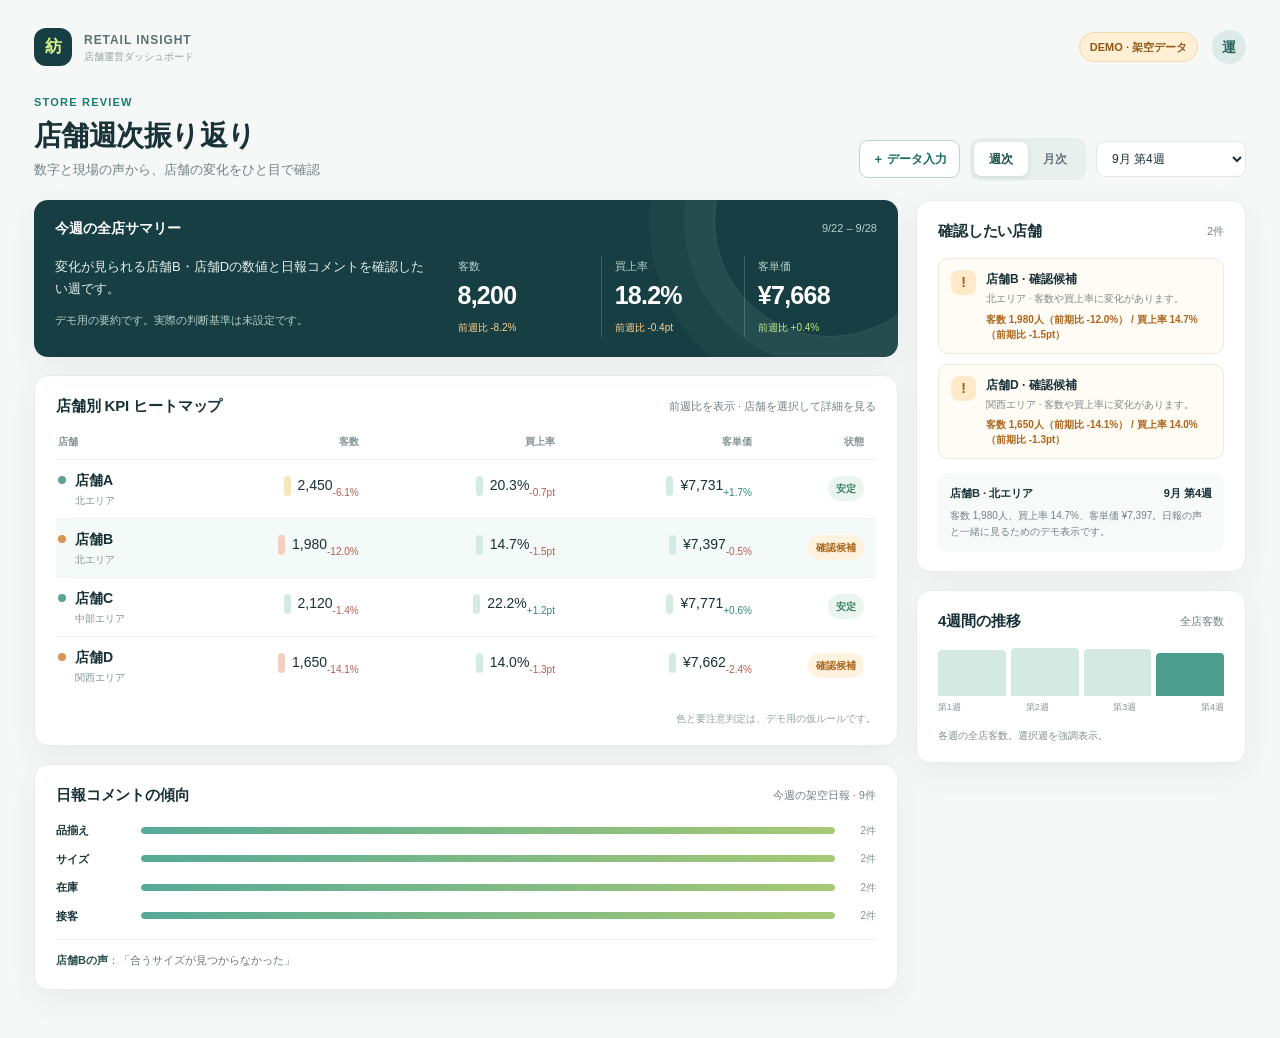
==== index.html @ 5a0b1c41 "Add files via upload" ====
<!doctype html>
<html lang="ja">
<head>
<meta charset="utf-8">
<meta name="viewport" content="width=device-width, initial-scale=1">
<title>店舗週次振り返り | Demo</title>
<style>
:root{--ink:#183238;--muted:#718187;--line:#e1e9e7;--paper:#f5f8f6;--card:#fff;--teal:#177c72;--teal-2:#e8f5f1;--amber:#bc7526;--amber-2:#fff4e5;--red:#bb5547;--red-2:#fff0ec;--blue:#4569aa;--shadow:0 10px 30px rgba(20,58,58,.06)}
*{box-sizing:border-box}body{margin:0;background:var(--paper);color:var(--ink);font:14px/1.5 "Segoe UI","Yu Gothic UI","Meiryo",sans-serif}button,select{font:inherit;color:inherit}button{cursor:pointer}.app{max-width:1440px;margin:0 auto;padding:28px 34px 48px}.topbar{display:flex;align-items:center;justify-content:space-between;margin-bottom:28px}.brand{display:flex;gap:12px;align-items:center}.brandmark{width:38px;height:38px;border-radius:12px;background:#173f43;display:grid;place-items:center;color:#d9f18d;font-weight:800;font-size:17px}.brandname{font-size:12px;font-weight:700;letter-spacing:.08em;color:#587075}.topright{display:flex;align-items:center;gap:14px}.demo-pill{font-size:11px;font-weight:700;color:#915716;background:#fff0d5;border:1px solid #f4d9a8;border-radius:999px;padding:6px 10px}.avatar{width:34px;height:34px;background:#dcebe7;border-radius:50%;display:grid;place-items:center;color:#28625b;font-weight:700}.heading{display:flex;justify-content:space-between;align-items:end;gap:20px;margin:0 0 20px}.eyebrow{font-size:11px;letter-spacing:.11em;text-transform:uppercase;color:var(--teal);font-weight:800;margin-bottom:8px}.heading h1{font-size:28px;line-height:1.2;margin:0;letter-spacing:-.02em}.sub{margin:8px 0 0;color:var(--muted);font-size:13px}.controls{display:flex;align-items:center;gap:10px}.segmented{display:flex;padding:4px;border-radius:10px;background:#e8efed}.segmented button{border:0;background:transparent;padding:8px 15px;border-radius:7px;color:#62757a;font-size:12px;font-weight:700}.segmented button.active{background:white;color:#174f49;box-shadow:0 1px 5px #cdd9d5}.select{padding:9px 32px 9px 11px;border:1px solid var(--line);border-radius:9px;background:#fff;font-size:12px;min-width:150px}.main-grid{display:grid;grid-template-columns:minmax(0,1fr) 330px;gap:18px}.leftcol,.rightcol{display:flex;flex-direction:column;gap:18px}.card{background:var(--card);border:1px solid #e7eeeb;border-radius:14px;box-shadow:var(--shadow)}.cardpad{padding:19px 21px}.cardhead{display:flex;align-items:center;justify-content:space-between;margin-bottom:16px}.cardhead h2{margin:0;font-size:15px;letter-spacing:-.01em}.hint{font-size:11px;color:var(--muted)}.summary-card{padding:18px 21px 20px;background:#173f43;color:white;border-radius:14px;box-shadow:var(--shadow);position:relative;overflow:hidden}.summary-card:after{content:"";position:absolute;right:-48px;top:-95px;width:230px;height:230px;border-radius:50%;border:1px solid rgba(227,245,218,.13);box-shadow:0 0 0 30px rgba(227,245,218,.04),0 0 0 65px rgba(227,245,218,.03)}.summary-top{display:flex;justify-content:space-between;align-items:center;position:relative;z-index:1;margin-bottom:17px}.summary-top h2{font-size:14px;margin:0}.summary-top span{font-size:11px;color:#b6d0c9}.summary-content{display:grid;grid-template-columns:1fr 1.12fr;gap:28px;position:relative;z-index:1}.summary-text{font-size:13px;color:#e4efec;line-height:1.7}.summary-text strong{color:#d9f18d}.summary-action{font-size:11px;color:#b6d0c9;margin-top:12px}.metrics{display:grid;grid-template-columns:repeat(3,1fr);gap:10px}.metric{padding:2px 0 0 13px;border-left:1px solid rgba(255,255,255,.18)}.metric:first-child{border-left:0;padding-left:0}.metric-label{font-size:11px;color:#b6d0c9}.metric-value{font-size:25px;line-height:1.2;font-weight:750;letter-spacing:-.03em;margin:6px 0}.metric-sub{font-size:10px;color:#b6d0c9}.delta.down{color:#ffd08c}.delta.up{color:#bdeb87}.table-wrap{overflow:auto}.heatmap{width:100%;border-collapse:separate;border-spacing:0;min-width:650px}.heatmap th{text-align:right;font-size:10px;font-weight:600;color:#849398;padding:0 12px 10px}.heatmap th:first-child{text-align:left;padding-left:2px}.heatmap td{padding:10px 12px;text-align:right;border-top:1px solid #edf1ef;font-variant-numeric:tabular-nums}.heatmap td:first-child{text-align:left;padding-left:2px}.store-row{cursor:pointer;transition:background .15s}.store-row:hover,.store-row.selected{background:#f4faf8}.store-name{font-weight:700;display:flex;align-items:center;gap:9px}.store-dot{width:8px;height:8px;border-radius:50%;background:#5ca596}.store-row.attention .store-dot{background:#dc9551}.store-meta{display:block;font-weight:400;color:#849398;font-size:10px;margin:2px 0 0 17px}.cellbox{display:inline-flex;align-items:center;justify-content:flex-end;gap:7px;min-width:88px}.heat{display:inline-block;width:7px;height:20px;border-radius:4px;background:#d4ebe4}.heat.mid{background:#f4e7bc}.heat.low{background:#f3cfc3}.small-delta{font-size:10px;color:#819096}.small-delta.negative{color:#b65c4e}.small-delta.positive{color:#318b6b}.status{display:inline-flex;align-items:center;gap:5px;padding:5px 8px;border-radius:999px;font-size:10px;font-weight:700;background:#eaf5ee;color:#3b8064}.status.warn{background:#fff2df;color:#a86317}.alert-list{display:flex;flex-direction:column;gap:10px}.alert{border:1px solid #f0e8db;background:#fffbf5;border-radius:10px;padding:11px 12px;display:flex;gap:10px}.alert-icon{width:25px;height:25px;flex:none;border-radius:8px;background:#ffe9c9;color:#a55c12;display:grid;place-items:center;font-weight:800}.alert-title{font-size:12px;font-weight:700}.alert-copy{font-size:10px;color:#7f8989;margin-top:3px;line-height:1.55}.alert-metric{font-size:10px;font-weight:700;color:#ad651b;margin-top:5px}.theme-list{display:flex;flex-direction:column;gap:12px}.theme{display:grid;grid-template-columns:75px 1fr 31px;gap:10px;align-items:center}.theme-name{font-size:11px;font-weight:650}.bar{height:7px;border-radius:9px;background:#edf2ef;overflow:hidden}.bar span{display:block;height:100%;border-radius:9px;background:linear-gradient(90deg,#56aa97,#a6c974)}.theme-count{text-align:right;font-size:10px;color:#879499}.quote{border-top:1px solid #edf1ef;margin-top:15px;padding-top:12px;color:#66787b;font-size:11px;line-height:1.6}.quote b{color:#244d4b}.trend{height:48px;display:flex;align-items:end;gap:5px;margin-top:10px}.trendbar{flex:1;background:#d4e9e2;border-radius:4px 4px 0 0;position:relative;min-height:12px}.trendbar.current{background:#4d9d8d}.trendlabels{display:flex;justify-content:space-between;color:#8a9798;font-size:9px;margin-top:5px}.selected-store{background:#f7faf9;border-radius:10px;padding:12px;margin-top:14px}.selected-store-title{display:flex;justify-content:space-between;font-size:11px;font-weight:700}.selected-store p{font-size:10px;color:#718184;margin:6px 0 0;line-height:1.6}.footer-note{font-size:10px;color:#92a0a0;text-align:right;margin-top:16px}.mobile-only{display:none}

.input-btn{border:1px solid #b8d8ce;background:#fff;color:#176b61;border-radius:9px;padding:9px 12px;font-size:12px;font-weight:750;white-space:nowrap}.input-btn:hover{background:#eaf5f1}.input-dialog{border:0;border-radius:16px;padding:0;width:min(620px,calc(100% - 28px));box-shadow:0 24px 80px rgba(13,42,44,.25);color:var(--ink)}.input-dialog::backdrop{background:rgba(14,38,39,.42);backdrop-filter:blur(3px)}.dialog-body{padding:23px}.dialog-head{display:flex;align-items:flex-start;justify-content:space-between;gap:12px;margin-bottom:16px}.dialog-head h2{font-size:18px;margin:0}.dialog-head p{font-size:11px;color:var(--muted);margin:5px 0 0}.close-btn{border:0;background:#f1f5f3;color:#687b7d;border-radius:8px;width:30px;height:30px;font-size:17px}.input-grid{display:grid;grid-template-columns:1fr 1fr;gap:12px}.field{display:flex;flex-direction:column;gap:5px}.field label{font-size:11px;font-weight:700;color:#587075}.field input,.field select,.field textarea{width:100%;border:1px solid #dbe5e1;border-radius:8px;padding:9px 10px;background:#fff;font-size:13px;outline:none}.field input:focus,.field select:focus,.field textarea:focus{border-color:#68aa9e;box-shadow:0 0 0 3px #e1f2ed}.field textarea{min-height:90px;resize:vertical}.field.full{grid-column:1/-1}.input-note{background:#f2f7f5;border-radius:9px;padding:10px 12px;margin-top:13px;color:#6b7f80;font-size:10px;line-height:1.6}.dialog-actions{display:flex;justify-content:flex-end;gap:8px;margin-top:17px}.dialog-actions button{border:1px solid #dbe5e1;background:white;border-radius:8px;padding:9px 14px;font-size:12px;font-weight:700}.dialog-actions .primary{background:#176b61;border-color:#176b61;color:white}.dialog-actions .primary:hover{background:#11584f}
.import-box{border:1px solid #dcebe6;background:#f6faf8;border-radius:11px;padding:13px;margin:0 0 15px}.import-title{font-size:12px;font-weight:750}.import-description{font-size:10px;color:#718184;line-height:1.6;margin:4px 0 10px}.import-actions{display:flex;align-items:center;flex-wrap:wrap;gap:7px}.import-actions button,.file-label{border:1px solid #d4e2dd;background:#fff;border-radius:7px;padding:7px 10px;font-size:10px;font-weight:700;color:#345d59;cursor:pointer}.import-actions .import-primary{background:#176b61;border-color:#176b61;color:#fff}.file-name{font-size:10px;color:#738284}.csv-status{font-size:10px;line-height:1.5;margin-top:8px;color:#638077}.csv-status.error{color:#b34d3d}.csv-text{width:100%;min-height:70px;margin-top:9px;border:1px solid #dce7e2;border-radius:8px;padding:8px;font:10px/1.45 Consolas,monospace;color:#647676;background:#fff}
@media(max-width:1050px){.main-grid{grid-template-columns:1fr}.rightcol{display:grid;grid-template-columns:1fr 1fr}.summary-content{grid-template-columns:1fr}.app{padding:24px}}
@media(max-width:650px){.app{padding:18px 14px 34px}.topbar{margin-bottom:22px}.heading{align-items:flex-start;flex-direction:column}.heading h1{font-size:24px}.controls{width:100%;justify-content:space-between}.select{flex:1}.rightcol{display:flex}.metrics{gap:6px}.metric{padding-left:8px}.metric-value{font-size:20px}.metric-label{font-size:10px}.summary-card{padding:16px}.cardpad{padding:16px}.main-grid{gap:14px}.leftcol,.rightcol{gap:14px}.demo-pill{font-size:10px}.sub{max-width:34em}}
</style>
</head>
<body>
<div class="app">
  <header class="topbar">
    <div class="brand"><div class="brandmark">紡</div><div><div class="brandname">RETAIL INSIGHT</div><div style="font-size:10px;color:#91a0a0">店舗運営ダッシュボード</div></div></div>
    <div class="topright"><span class="demo-pill">DEMO · 架空データ</span><div class="avatar">運</div></div>
  </header>
  <section class="heading">
    <div><div class="eyebrow">STORE REVIEW</div><h1>店舗週次振り返り</h1><p class="sub">数字と現場の声から、店舗の変化をひと目で確認</p></div>
    <div class="controls"><button class="input-btn" id="openInput" type="button">＋ データ入力</button><div class="segmented" role="group" aria-label="集計期間"><button class="active" data-mode="week">週次</button><button data-mode="month">月次</button></div><select class="select" id="periodSelect" aria-label="対象期間"></select></div>
  </section>
  <main class="main-grid">
    <div class="leftcol">
      <section class="summary-card">
        <div class="summary-top"><h2 id="summaryTitle">今週の全店サマリー</h2><span id="summaryRange">9月 第4週</span></div>
        <div class="summary-content">
          <div><div class="summary-text" id="summaryText"></div><div class="summary-action" id="summaryAction"></div></div>
          <div class="metrics" id="metrics"></div>
        </div>
      </section>
      <section class="card cardpad">
        <div class="cardhead"><h2>店舗別 KPI ヒートマップ</h2><span class="hint" id="heatHint">前週比を含む · 店舗を選択して詳細を見る</span></div>
        <div class="table-wrap"><table class="heatmap"><thead><tr><th>店舗</th><th>客数</th><th>買上率</th><th>客単価</th><th>状態</th></tr></thead><tbody id="storeRows"></tbody></table></div>
        <div class="footer-note">色と要注意判定は、デモ用の仮ルールです。</div>
      </section>
      <section class="card cardpad">
        <div class="cardhead"><h2>日報コメントの傾向</h2><span class="hint" id="commentHint">対象期間のサンプルコメント</span></div>
        <div class="theme-list" id="themes"></div>
        <div class="quote" id="quote"></div>
      </section>
    </div>
    <aside class="rightcol">
      <section class="card cardpad">
        <div class="cardhead"><h2>確認したい店舗</h2><span class="hint" id="alertCount"></span></div>
        <div class="alert-list" id="alerts"></div>
        <div class="selected-store" id="selectedStore"></div>
      </section>
      <section class="card cardpad">
        <div class="cardhead"><h2>4週間の推移</h2><span class="hint">全店客数</span></div>
        <div class="trend" id="trend"></div><div class="trendlabels"><span>第1週</span><span>第2週</span><span>第3週</span><span>第4週</span></div>
        <div style="font-size:10px;color:#809092;margin-top:13px" id="trendNote"></div>
      </section>
    </aside>
  </main>
</div>

<dialog class="input-dialog" id="inputDialog" aria-labelledby="inputTitle">
  <div class="dialog-body">
    <div class="dialog-head"><div><h2 id="inputTitle">週次データを入力</h2><p>店舗と週を選び、数値や日報コメントを編集できます。</p></div><button class="close-btn" id="closeInput" type="button" aria-label="閉じる">×</button></div>
    <section class="import-box">
      <div class="import-title">スプレッドシートから読み込む</div>
      <div class="import-description">Googleスプレッドシートは「ファイル → ダウンロード → カンマ区切り形式（.csv）」で保存してね。テンプレートを使うと列を合わせやすいよ。</div>
      <div class="import-actions"><button id="downloadCsvTemplate" type="button">入力用CSVをダウンロード</button><label class="file-label" for="csvFile">CSVファイルを選ぶ</label><input id="csvFile" type="file" accept=".csv,text/csv" hidden><span class="file-name" id="csvFileName">ファイル未選択</span><button class="import-primary" id="importCsv" type="button">CSVを反映</button></div>
      <textarea id="csvText" class="csv-text" placeholder="テンプレートのCSVを選ぶと、ここに内容が入ります。"></textarea><div class="csv-status" id="csvStatus" role="status">1行につき1店舗×1週間分。読み込むと表示中のデータと置き換わります。</div>
    </section>
    <div class="input-grid">
      <div class="field"><label for="editStore">店舗</label><select id="editStore"></select></div>
      <div class="field"><label for="editWeek">週</label><select id="editWeek"></select></div>
      <div class="field"><label for="editVisits">客数</label><input id="editVisits" type="number" min="0" step="1"></div>
      <div class="field"><label for="editBuyers">購入客数</label><input id="editBuyers" type="number" min="0" step="1"></div>
      <div class="field"><label for="editSales">売上（円）</label><input id="editSales" type="number" min="0" step="1000"></div>
      <div class="field full"><label for="editComments">日報コメント（1行に1件）</label><textarea id="editComments" placeholder="例：人気サイズが夕方に欠品した"></textarea></div>
    </div>
    <div class="input-note">CSVの読み込みと手入力はこのブラウザー内だけで処理され、外部には送信されません。ページを再読み込みすると、最初のサンプルデータに戻ります。</div>
    <div class="dialog-actions"><button id="cancelInput" type="button">キャンセル</button><button class="primary" id="applyInput" type="button">画面に反映</button></div>
  </div>
</dialog>
<script>
const weeks=[
 {label:'9月 第1週',range:'9/1 – 9/7'},
 {label:'9月 第2週',range:'9/8 – 9/14'},
 {label:'9月 第3週',range:'9/15 – 9/21'},
 {label:'9月 第4週',range:'9/22 – 9/28'}
];
const stores=[
 {id:'A',name:'店舗A',area:'北エリア',weeks:[
  {visits:2500,buyers:515,sales:3920000,comments:[['品揃え','秋物の色を見比べたいという声が多い'],['サイズ','試着したら丈が少し長かった'] ]},
  {visits:2650,buyers:552,sales:4230000,comments:[['品揃え','秋物の色違いを見たいという声'],['接客','用途に合わせた提案が参考になった'] ]},
  {visits:2610,buyers:550,sales:4180000,comments:[['サイズ','袖丈の選択肢がほしいという声'],['在庫','人気色のサイズ欠けがあった'] ]},
  {visits:2450,buyers:498,sales:3850000,comments:[['品揃え','秋物の新色を試したいという声'],['サイズ','丈の短い商品もあるとうれしい'] ]}
 ]},
 {id:'B',name:'店舗B',area:'北エリア',weeks:[
  {visits:2140,buyers:338,sales:2500000,comments:[['在庫','人気サイズが早めに欠品した'],['価格','価格帯を比較してから購入したい'] ]},
  {visits:2200,buyers:365,sales:2700000,comments:[['在庫','定番商品のサイズ欠けが気になる'],['接客','試着案内が分かりやすかった'] ]},
  {visits:2250,buyers:366,sales:2720000,comments:[['サイズ','サイズ展開を増やしてほしい'],['在庫','夕方に人気色が欠品していた'] ]},
  {visits:1980,buyers:292,sales:2160000,comments:[['サイズ','合うサイズが見つからなかった'],['在庫','定番色の在庫が少なかった'],['価格','価格を見比べて検討したい'] ]}
 ]},
 {id:'C',name:'店舗C',area:'中部エリア',weeks:[
  {visits:2290,buyers:484,sales:3775000,comments:[['接客','組み合わせの提案が好評'],['品揃え','通勤向けの商品を見たい'] ]},
  {visits:2360,buyers:520,sales:4056000,comments:[['接客','コーディネート提案が好評'],['サイズ','試着できる見本があって助かった'] ]},
  {visits:2150,buyers:452,sales:3490000,comments:[['品揃え','通勤と休日の両方で使える服がほしい'],['接客','用途別の提案が分かりやすかった'] ]},
  {visits:2120,buyers:471,sales:3660000,comments:[['接客','スタッフの提案で購入を決めた'],['品揃え','秋の通勤着をもっと見たい'] ]}
 ]},
 {id:'D',name:'店舗D',area:'関西エリア',weeks:[
  {visits:1880,buyers:300,sales:2250000,comments:[['在庫','色違いを取り寄せたい'],['接客','混雑時に相談しづらかった'] ]},
  {visits:1950,buyers:314,sales:2400000,comments:[['接客','混雑時の案内に時間がかかった'],['価格','セール時期を知りたい'] ]},
  {visits:1920,buyers:293,sales:2300000,comments:[['接客','夕方に試着の待ち時間があった'],['品揃え','小物の種類を増やしてほしい'] ]},
  {visits:1650,buyers:231,sales:1770000,comments:[['接客','夕方に試着の待ち時間が長かった'],['在庫','売れ筋のサイズが欠品していた'] ]}
 ]}
];
let mode='week', selectedWeek=3, selectedStore='B';
const escapeHtml=value=>String(value).replace(/[&<>"']/g,c=>({'&':'&amp;','<':'&lt;','>':'&gt;','"':'&quot;',"'":'&#39;'}[c]));
const yen=n=>'¥'+Math.round(n).toLocaleString('ja-JP');
const num=n=>Math.round(n).toLocaleString('ja-JP');
const pct=n=>(n*100).toFixed(1)+'%';
const aggregate=(arr)=>arr.reduce((a,b)=>({visits:a.visits+b.visits,buyers:a.buyers+b.buyers,sales:a.sales+b.sales}),{visits:0,buyers:0,sales:0});
const metric=(s,idx)=>mode==='week'?s.weeks[idx]:aggregate(s.weeks);
const rate=m=>m.visits?m.buyers/m.visits:0;
const ticket=m=>m.buyers?m.sales/m.buyers:0;
const allMetric=(idx)=>aggregate(stores.map(s=>s.weeks[idx]));
function setOptions(){const select=document.getElementById('periodSelect');select.innerHTML='';if(mode==='week'){weeks.forEach((w,i)=>{const o=document.createElement('option');o.value=i;o.textContent=w.label;select.appendChild(o)});select.value=selectedWeek;}else{const o=document.createElement('option');o.value='sep';o.textContent='2026年 9月';select.appendChild(o)}}
function getSummary(){
 const current=mode==='week'?allMetric(selectedWeek):aggregate(stores.flatMap(s=>s.weeks));
 const prev=mode==='week'&&selectedWeek>0?allMetric(selectedWeek-1):null;
 const deltaVisits=prev?(current.visits-prev.visits)/prev.visits:null;
 const deltaRate=prev?rate(current)-rate(prev):null;
 const deltaTicket=prev?(ticket(current)-ticket(prev))/ticket(prev):null;
 const r=rate(current),t=ticket(current);
 document.getElementById('summaryTitle').textContent=mode==='week'?'今週の全店サマリー':'9月の全店サマリー';
 document.getElementById('summaryRange').textContent=mode==='week'?weeks[selectedWeek].range:'4週分の月次集計';
 const attention=attentionList();
 const summaryText=mode==='week'?(selectedWeek===0?'比較用の前週データがありません。今週の数値と現場の声を確認します。':attention.length?'変化が見られる'+attention.map(a=>a.name).join('・')+'の数値と日報コメントを確認したい週です。':'大きな変化は見られません。KPIと日報コメントを合わせて確認します。'):'4週間を通じた店舗ごとの動きを表示しています。客数・買上率の推移と現場の声を合わせて、月内の変化を振り返ります。';
 document.getElementById('summaryText').textContent=summaryText;
 document.getElementById('summaryAction').textContent=mode==='week'?'デモ用の要約です。実際の判断基準は未設定です。':'4週分を合算したデモ用の月次サマリーです。';
 const sub=(v,cls)=>v===null?'<span class="metric-sub">期間内の集計</span>':'<span class="metric-sub delta '+cls+'">前週比 '+v+'</span>';
 document.getElementById('metrics').innerHTML=
  '<div class="metric"><div class="metric-label">客数</div><div class="metric-value">'+num(current.visits)+'</div>'+sub(deltaVisits===null?null:(deltaVisits>=0?'+':'')+(deltaVisits*100).toFixed(1)+'%',deltaVisits<0?'down':'up')+'</div>'+
  '<div class="metric"><div class="metric-label">買上率</div><div class="metric-value">'+pct(r)+'</div>'+sub(deltaRate===null?null:(deltaRate>=0?'+':'')+(deltaRate*100).toFixed(1)+'pt',deltaRate<0?'down':'up')+'</div>'+
  '<div class="metric"><div class="metric-label">客単価</div><div class="metric-value">'+yen(t)+'</div>'+sub(deltaTicket===null?null:(deltaTicket>=0?'+':'')+(deltaTicket*100).toFixed(1)+'%',deltaTicket<0?'down':'up')+'</div>';
}
function changeFor(s,idx,key){if(idx===0)return null;const now=s.weeks[idx],old=s.weeks[idx-1];if(!old.visits||!old.buyers)return null;if(key==='visits')return (now.visits-old.visits)/old.visits;if(key==='rate')return rate(now)-rate(old);return (ticket(now)-ticket(old))/ticket(old)}
function attentionList(){const end=mode==='week'?selectedWeek:3,start=mode==='week'?end-1:0;if(start<0)return [];const out=[];stores.forEach(s=>{const prev=s.weeks[start],now=s.weeks[end];if(!prev||!now||!prev.visits||!prev.buyers)return;const visitDelta=(now.visits-prev.visits)/prev.visits,rateDelta=rate(now)-rate(prev),reasons=[];if(visitDelta<=-.08)reasons.push('客数 '+num(now.visits)+'人（前期比 '+(visitDelta*100).toFixed(1)+'%）');if(rateDelta<=-.012)reasons.push('買上率 '+pct(rate(now))+'（前期比 '+(rateDelta*100).toFixed(1)+'pt）');if(reasons.length)out.push({id:s.id,name:s.name,area:s.area,reasons});});return out}
function fmtDelta(v,key){if(v===null)return '<span class="small-delta">—</span>';if(key==='rate')return '<span class="small-delta '+(v<0?'negative':'positive')+'">'+(v>=0?'+':'')+(v*100).toFixed(1)+'pt</span>';return '<span class="small-delta '+(v<0?'negative':'positive')+'">'+(v>=0?'+':'')+(v*100).toFixed(1)+'%</span>'}
function cell(value,key,delta){let level='';if(delta!==null&&delta<-.07)level='low';else if(delta!==null&&delta<-.025)level='mid';return '<span class="cellbox"><span class="heat '+level+'"></span>'+value+'</span>'+(mode==='week'?fmtDelta(delta,key):'')}
function renderStores(){const tbody=document.getElementById('storeRows');tbody.innerHTML='';const alertIds=attentionList().map(a=>a.id);stores.forEach(s=>{const m=metric(s,selectedWeek),idx=selectedWeek,cv=mode==='week'?changeFor(s,idx,'visits'):null,cr=mode==='week'?changeFor(s,idx,'rate'):null,ct=mode==='week'?changeFor(s,idx,'ticket'):null;const alert=alertIds.includes(s.id);const tr=document.createElement('tr');tr.className='store-row'+(alert?' attention':'')+(selectedStore===s.id?' selected':'');tr.dataset.id=s.id;tr.innerHTML='<td><div class="store-name"><span class="store-dot"></span>'+escapeHtml(s.name)+'</div><span class="store-meta">'+escapeHtml(s.area)+'</span></td><td>'+cell(num(m.visits),'visits',cv)+'</td><td>'+cell(pct(rate(m)),'rate',cr)+'</td><td>'+cell(yen(ticket(m)),'ticket',ct)+'</td><td><span class="status '+(alert?'warn':'')+'">'+(alert?'確認候補':'安定')+'</span></td>';tr.addEventListener('click',()=>{selectedStore=s.id;renderStores();renderSelected()});tbody.appendChild(tr)});document.getElementById('heatHint').textContent=mode==='week'?'前週比を表示 · 店舗を選択して詳細を見る':'4週分を集計 · 店舗を選択して詳細を見る'}
function renderAlerts(){const host=document.getElementById('alerts'),list=attentionList();document.getElementById('alertCount').textContent=list.length+'件';if(!list.length){host.innerHTML='<div class="alert-copy">'+(mode==='week'&&selectedWeek===0?'比較できる前週データがありません。':'この期間に仮条件へ該当する店舗はありません。')+'</div>';return}host.innerHTML=list.map(a=>'<div class="alert" data-id="'+a.id+'"><div class="alert-icon">!</div><div><div class="alert-title">'+escapeHtml(a.name)+' · 確認候補</div><div class="alert-copy">'+escapeHtml(a.area)+' · 客数や買上率に変化があります。</div><div class="alert-metric">'+a.reasons.map(escapeHtml).join(' / ')+'</div></div></div>').join('');host.querySelectorAll('.alert').forEach(el=>el.addEventListener('click',()=>{selectedStore=el.dataset.id;renderStores();renderSelected()}))}
function allComments(){const out=[];stores.forEach(s=>{const from=mode==='week'?[s.weeks[selectedWeek]]:s.weeks;from.forEach(w=>w.comments.forEach(c=>out.push({store:s.name,theme:c[0],text:c[1]})))});return out}
function renderThemes(){const comments=allComments(),counts={};comments.forEach(c=>counts[c.theme]=(counts[c.theme]||0)+1);const sorted=Object.entries(counts).sort((a,b)=>b[1]-a[1]).slice(0,4),max=sorted[0]?sorted[0][1]:1;document.getElementById('themes').innerHTML=sorted.map(([name,count])=>'<div class="theme"><div class="theme-name">'+name+'</div><div class="bar"><span style="width:'+Math.max(18,count/max*100)+'%"></span></div><div class="theme-count">'+count+'件</div></div>').join('');document.getElementById('commentHint').textContent=mode==='week'?'今週の架空日報 · '+comments.length+'件':'4週分の架空日報 · '+comments.length+'件';const selected=comments.find(c=>c.store===stores.find(s=>s.id===selectedStore).name);document.getElementById('quote').innerHTML=selected?'<b>'+escapeHtml(selected.store)+'の声</b>：「'+escapeHtml(selected.text)+'」':'コメントはサンプルです。実際の分類基準は未設定です。'}
function renderSelected(){const s=stores.find(x=>x.id===selectedStore);const m=metric(s,selectedWeek);document.getElementById('selectedStore').innerHTML='<div class="selected-store-title"><span>'+escapeHtml(s.name)+' · '+escapeHtml(s.area)+'</span><span>'+ (mode==='week'?weeks[selectedWeek].label:'9月')+'</span></div><p>客数 '+num(m.visits)+'人、買上率 '+pct(rate(m))+'、客単価 '+yen(ticket(m))+'。日報の声と一緒に見るためのデモ表示です。</p>';renderThemes()}
function renderTrend(){const totals=weeks.map((_,i)=>allMetric(i).visits),max=Math.max(...totals);document.getElementById('trend').innerHTML=totals.map((v,i)=>'<div class="trendbar '+(i===selectedWeek?'current':'')+'" style="height:'+Math.max(20,v/max*100)+'%" title="'+weeks[i].label+' '+num(v)+'人"></div>').join('');document.getElementById('trendNote').textContent=mode==='month'?'週ごとの客数推移。月次の合計は左のサマリーに表示。':'各週の全店客数。選択週を強調表示。'}
function render(){setOptions();getSummary();renderStores();renderAlerts();renderSelected();renderTrend()}

function parseCSV(text){const rows=[];let row=[],cell='',quoted=false;for(let i=0;i<text.length;i++){const ch=text[i];if(ch==='"'){if(quoted&&text[i+1]==='"'){cell+='"';i++}else quoted=!quoted}else if(ch===','&&!quoted){row.push(cell);cell=''}else if((ch==='\n'||ch==='\r')&&!quoted){if(ch==='\r'&&text[i+1]==='\n')i++;row.push(cell);if(row.some(x=>String(x).trim()!==''))rows.push(row);row=[];cell=''}else cell+=ch}row.push(cell);if(row.some(x=>String(x).trim()!==''))rows.push(row);return rows}
function csvNumber(value){const n=Number(String(value||'').replace(/[￥¥,\s]/g,''));return Number.isFinite(n)?n:NaN}
function csvWeek(value){const text=String(value||'').trim();let m=text.match(/第?\s*([1-4])\s*週/);if(!m)m=text.match(/W0?([1-4])/i);if(!m&&/^[1-4]$/.test(text))m=[null,text];return m?Number(m[1])-1:-1}
function downloadCSVTemplate(){const quote=value=>'"'+String(value).replace(/"/g,'""')+'"';const lines=[['週','店舗','エリア','客数','購入客数','売上','日報コメント']];stores.forEach(store=>store.weeks.forEach((r,i)=>lines.push([weeks[i].label,store.name,store.area,r.visits,r.buyers,r.sales,r.comments.map(c=>c[1]).join(' / ')])));const csv='\uFEFF'+lines.map(row=>row.map(quote).join(',')).join('\r\n');const url=URL.createObjectURL(new Blob([csv],{type:'text/csv;charset=utf-8'}));const a=document.createElement('a');a.href=url;a.download='store-review-template.csv';a.click();URL.revokeObjectURL(url)}
function importCSV(){const status=document.getElementById('csvStatus');try{const text=document.getElementById('csvText').value.replace(/^\uFEFF/,'');const rows=parseCSV(text);if(rows.length<2)throw new Error('データ行がありません。');const headers=rows[0].map(x=>String(x).trim());const find=names=>headers.findIndex(h=>names.includes(h));const ix={week:find(['週','期間']),store:find(['店舗','店舗名']),area:find(['エリア','地区']),visits:find(['客数','来店客数']),buyers:find(['購入客数','買上客数','購入数']),sales:find(['売上','売上金額']),comments:find(['日報コメント','コメント','店舗コメント'])};for(const key of ['week','store','visits','buyers','sales'])if(ix[key]<0)throw new Error('必要な列が見つかりません。テンプレートの列名を使ってね。');const grouped=new Map(),seen=new Set();for(let r=1;r<rows.length;r++){const values=rows[r];if(!values||values.every(v=>String(v).trim()===''))continue;const weekIndex=csvWeek(values[ix.week]),name=String(values[ix.store]||'').trim(),area=ix.area>=0?String(values[ix.area]||'').trim():'未設定',visits=csvNumber(values[ix.visits]),buyers=csvNumber(values[ix.buyers]),sales=csvNumber(values[ix.sales]);if(weekIndex<0||!name||![visits,buyers,sales].every(Number.isFinite)||visits<0||buyers<0||buyers>visits||sales<0)throw new Error((r+1)+'行目を確認してね。週・店舗名・数値に不備があります。');const key=name+'|'+weekIndex;if(seen.has(key))throw new Error(name+'の同じ週が複数あります。1店舗×1週につき1行にしてね。');seen.add(key);if(!grouped.has(name))grouped.set(name,{name,area,weeks:Array.from({length:4},()=>({visits:0,buyers:0,sales:0,comments:[]}))});const comment=ix.comments>=0?String(values[ix.comments]||'').trim():'';grouped.get(name).weeks[weekIndex]={visits,buyers,sales,comments:comment?[...comment.split(/\s+\/\s+|\n/).filter(Boolean).map(t=>[themeFor(t),t])]:[]}}
if(!grouped.size)throw new Error('取り込めるデータ行がありません。');const imported=Array.from(grouped.values()).map((x,i)=>({id:'I'+(i+1),name:x.name,area:x.area,weeks:x.weeks}));stores.splice(0,stores.length,...imported);selectedStore=stores[0].id;selectedWeek=3;mode='week';document.querySelectorAll('.segmented button').forEach(b=>b.classList.toggle('active',b.dataset.mode==='week'));render();status.className='csv-status';status.textContent=imported.length+'店舗分を読み込んだよ。週次・月次の表示に反映済み。';document.getElementById('inputDialog').close()}catch(error){status.className='csv-status error';status.textContent=error.message}}
function populateInputOptions(){
 const storeSelect=document.getElementById('editStore');
 storeSelect.innerHTML=stores.map(x=>'<option value="'+x.id+'">'+escapeHtml(x.name)+' · '+escapeHtml(x.area)+'</option>').join('');
 const weekSelect=document.getElementById('editWeek');
 weekSelect.innerHTML=weeks.map((w,i)=>'<option value="'+i+'">'+w.label+'</option>').join('');
}
function openInputDialog(){
 populateInputOptions();
 document.getElementById('editStore').value=selectedStore;
 document.getElementById('editWeek').value=String(selectedWeek);
 loadInputRecord();
 document.getElementById('inputDialog').showModal();
}
function loadInputRecord(){
 const store=stores.find(x=>x.id===document.getElementById('editStore').value)||stores[0];
 const idx=Number(document.getElementById('editWeek').value||0);
 const record=store.weeks[idx];
 document.getElementById('editVisits').value=record.visits;
 document.getElementById('editBuyers').value=record.buyers;
 document.getElementById('editSales').value=record.sales;
 document.getElementById('editComments').value=record.comments.map(c=>c[1]).join('\n');
}
function themeFor(text){
 if(/サイズ|丈|試着/.test(text))return 'サイズ';
 if(/在庫|欠品|取り寄せ/.test(text))return '在庫';
 if(/価格|値段|セール/.test(text))return '価格';
 if(/接客|スタッフ|案内|提案/.test(text))return '接客';
 if(/色|品揃え|商品/.test(text))return '品揃え';
 return 'その他';
}
function applyInput(){
 const store=stores.find(x=>x.id===document.getElementById('editStore').value);
 const idx=Number(document.getElementById('editWeek').value);
 const visits=Number(document.getElementById('editVisits').value);
 const buyers=Number(document.getElementById('editBuyers').value);
 const sales=Number(document.getElementById('editSales').value);
 if(!store||![visits,buyers,sales].every(Number.isFinite)||visits<0||buyers<0||sales<0||buyers>visits){alert('数値を確認してね。購入客数は客数以下で入力してください。');return}
 const comments=document.getElementById('editComments').value.split(/\r?\n/).map(x=>x.trim()).filter(Boolean).map(x=>[themeFor(x),x]);
 store.weeks[idx]={visits,buyers,sales,comments};
 selectedStore=store.id;selectedWeek=idx;
 if(mode==='week')document.getElementById('periodSelect').value=String(idx);
 render();
 document.getElementById('inputDialog').close();
}
document.getElementById('downloadCsvTemplate').addEventListener('click',downloadCSVTemplate);
document.getElementById('csvFile').addEventListener('change',async e=>{const file=e.target.files[0];if(!file)return;document.getElementById('csvFileName').textContent=file.name;document.getElementById('csvText').value=await file.text();document.getElementById('csvStatus').className='csv-status';document.getElementById('csvStatus').textContent='ファイルを読み込んだよ。「CSVを反映」を押してね。'});
document.getElementById('importCsv').addEventListener('click',importCSV);
document.getElementById('openInput').addEventListener('click',openInputDialog);
document.getElementById('closeInput').addEventListener('click',()=>document.getElementById('inputDialog').close());
document.getElementById('cancelInput').addEventListener('click',()=>document.getElementById('inputDialog').close());
document.getElementById('editStore').addEventListener('change',loadInputRecord);
document.getElementById('editWeek').addEventListener('change',loadInputRecord);
document.getElementById('applyInput').addEventListener('click',applyInput);
document.querySelectorAll('.segmented button').forEach(btn=>btn.addEventListener('click',()=>{mode=btn.dataset.mode;document.querySelectorAll('.segmented button').forEach(b=>b.classList.toggle('active',b===btn));render()}));
document.getElementById('periodSelect').addEventListener('change',e=>{if(mode==='week')selectedWeek=Number(e.target.value);render()});
render();
</script>
</body>
</html>
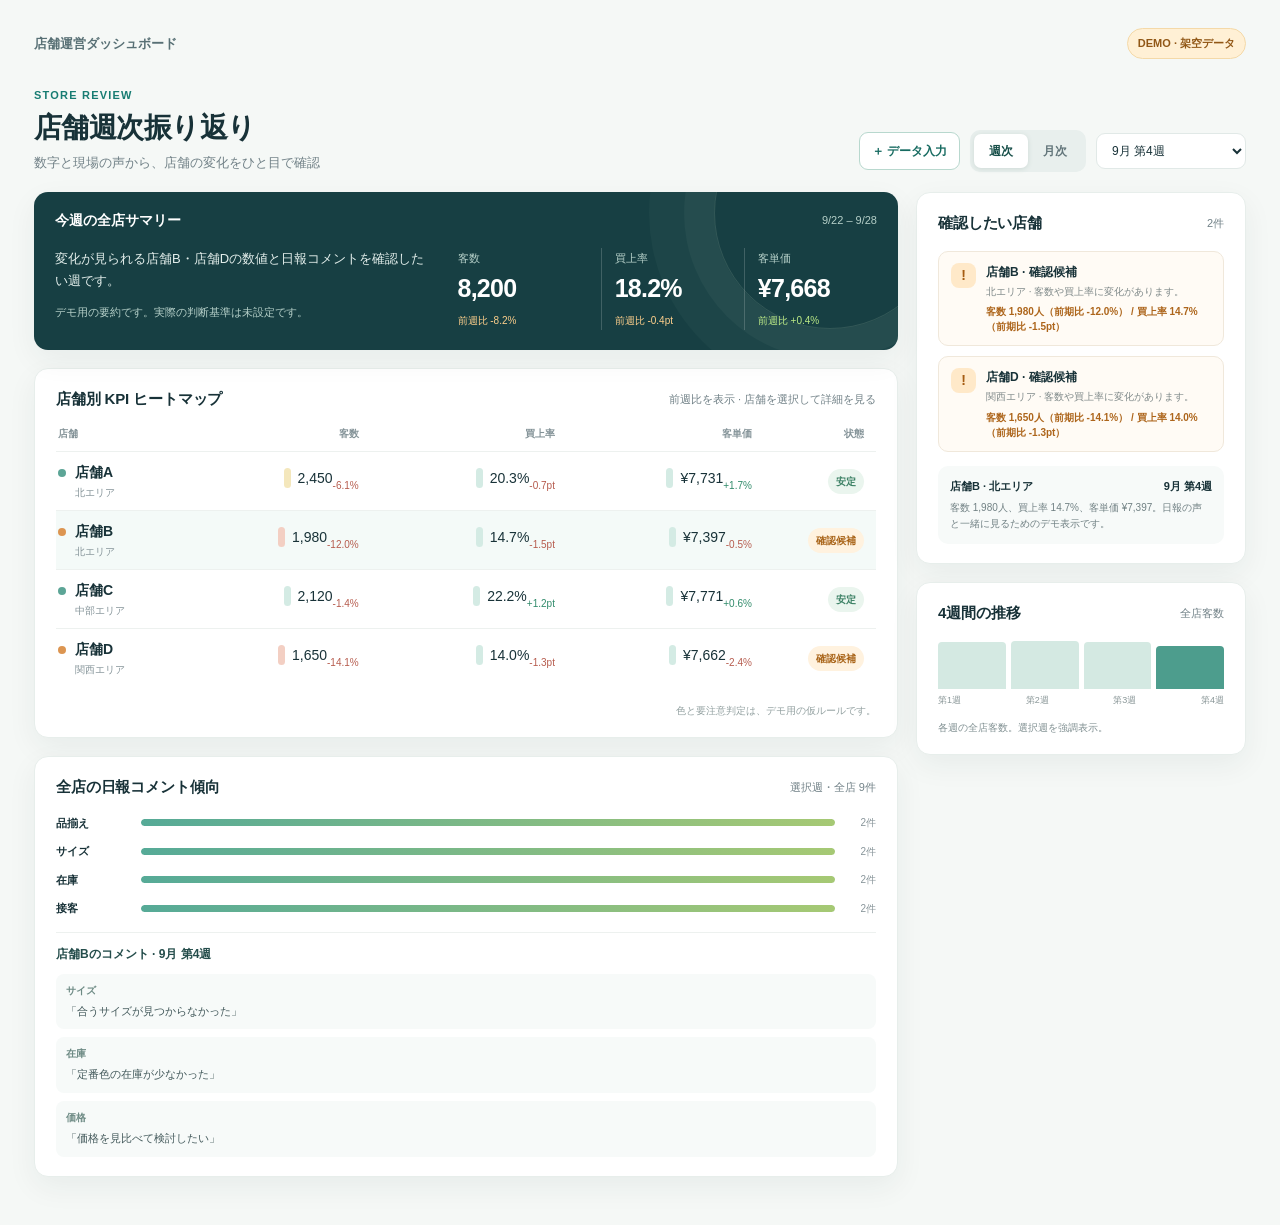
==== commit 541b9e36: "Add files via upload" ====
--- a/index.html
+++ b/index.html
@@ -6,7 +6,7 @@
 <title>店舗週次振り返り | Demo</title>
 <style>
 :root{--ink:#183238;--muted:#718187;--line:#e1e9e7;--paper:#f5f8f6;--card:#fff;--teal:#177c72;--teal-2:#e8f5f1;--amber:#bc7526;--amber-2:#fff4e5;--red:#bb5547;--red-2:#fff0ec;--blue:#4569aa;--shadow:0 10px 30px rgba(20,58,58,.06)}
-*{box-sizing:border-box}body{margin:0;background:var(--paper);color:var(--ink);font:14px/1.5 "Segoe UI","Yu Gothic UI","Meiryo",sans-serif}button,select{font:inherit;color:inherit}button{cursor:pointer}.app{max-width:1440px;margin:0 auto;padding:28px 34px 48px}.topbar{display:flex;align-items:center;justify-content:space-between;margin-bottom:28px}.brand{display:flex;gap:12px;align-items:center}.brandmark{width:38px;height:38px;border-radius:12px;background:#173f43;display:grid;place-items:center;color:#d9f18d;font-weight:800;font-size:17px}.brandname{font-size:12px;font-weight:700;letter-spacing:.08em;color:#587075}.topright{display:flex;align-items:center;gap:14px}.demo-pill{font-size:11px;font-weight:700;color:#915716;background:#fff0d5;border:1px solid #f4d9a8;border-radius:999px;padding:6px 10px}.avatar{width:34px;height:34px;background:#dcebe7;border-radius:50%;display:grid;place-items:center;color:#28625b;font-weight:700}.heading{display:flex;justify-content:space-between;align-items:end;gap:20px;margin:0 0 20px}.eyebrow{font-size:11px;letter-spacing:.11em;text-transform:uppercase;color:var(--teal);font-weight:800;margin-bottom:8px}.heading h1{font-size:28px;line-height:1.2;margin:0;letter-spacing:-.02em}.sub{margin:8px 0 0;color:var(--muted);font-size:13px}.controls{display:flex;align-items:center;gap:10px}.segmented{display:flex;padding:4px;border-radius:10px;background:#e8efed}.segmented button{border:0;background:transparent;padding:8px 15px;border-radius:7px;color:#62757a;font-size:12px;font-weight:700}.segmented button.active{background:white;color:#174f49;box-shadow:0 1px 5px #cdd9d5}.select{padding:9px 32px 9px 11px;border:1px solid var(--line);border-radius:9px;background:#fff;font-size:12px;min-width:150px}.main-grid{display:grid;grid-template-columns:minmax(0,1fr) 330px;gap:18px}.leftcol,.rightcol{display:flex;flex-direction:column;gap:18px}.card{background:var(--card);border:1px solid #e7eeeb;border-radius:14px;box-shadow:var(--shadow)}.cardpad{padding:19px 21px}.cardhead{display:flex;align-items:center;justify-content:space-between;margin-bottom:16px}.cardhead h2{margin:0;font-size:15px;letter-spacing:-.01em}.hint{font-size:11px;color:var(--muted)}.summary-card{padding:18px 21px 20px;background:#173f43;color:white;border-radius:14px;box-shadow:var(--shadow);position:relative;overflow:hidden}.summary-card:after{content:"";position:absolute;right:-48px;top:-95px;width:230px;height:230px;border-radius:50%;border:1px solid rgba(227,245,218,.13);box-shadow:0 0 0 30px rgba(227,245,218,.04),0 0 0 65px rgba(227,245,218,.03)}.summary-top{display:flex;justify-content:space-between;align-items:center;position:relative;z-index:1;margin-bottom:17px}.summary-top h2{font-size:14px;margin:0}.summary-top span{font-size:11px;color:#b6d0c9}.summary-content{display:grid;grid-template-columns:1fr 1.12fr;gap:28px;position:relative;z-index:1}.summary-text{font-size:13px;color:#e4efec;line-height:1.7}.summary-text strong{color:#d9f18d}.summary-action{font-size:11px;color:#b6d0c9;margin-top:12px}.metrics{display:grid;grid-template-columns:repeat(3,1fr);gap:10px}.metric{padding:2px 0 0 13px;border-left:1px solid rgba(255,255,255,.18)}.metric:first-child{border-left:0;padding-left:0}.metric-label{font-size:11px;color:#b6d0c9}.metric-value{font-size:25px;line-height:1.2;font-weight:750;letter-spacing:-.03em;margin:6px 0}.metric-sub{font-size:10px;color:#b6d0c9}.delta.down{color:#ffd08c}.delta.up{color:#bdeb87}.table-wrap{overflow:auto}.heatmap{width:100%;border-collapse:separate;border-spacing:0;min-width:650px}.heatmap th{text-align:right;font-size:10px;font-weight:600;color:#849398;padding:0 12px 10px}.heatmap th:first-child{text-align:left;padding-left:2px}.heatmap td{padding:10px 12px;text-align:right;border-top:1px solid #edf1ef;font-variant-numeric:tabular-nums}.heatmap td:first-child{text-align:left;padding-left:2px}.store-row{cursor:pointer;transition:background .15s}.store-row:hover,.store-row.selected{background:#f4faf8}.store-name{font-weight:700;display:flex;align-items:center;gap:9px}.store-dot{width:8px;height:8px;border-radius:50%;background:#5ca596}.store-row.attention .store-dot{background:#dc9551}.store-meta{display:block;font-weight:400;color:#849398;font-size:10px;margin:2px 0 0 17px}.cellbox{display:inline-flex;align-items:center;justify-content:flex-end;gap:7px;min-width:88px}.heat{display:inline-block;width:7px;height:20px;border-radius:4px;background:#d4ebe4}.heat.mid{background:#f4e7bc}.heat.low{background:#f3cfc3}.small-delta{font-size:10px;color:#819096}.small-delta.negative{color:#b65c4e}.small-delta.positive{color:#318b6b}.status{display:inline-flex;align-items:center;gap:5px;padding:5px 8px;border-radius:999px;font-size:10px;font-weight:700;background:#eaf5ee;color:#3b8064}.status.warn{background:#fff2df;color:#a86317}.alert-list{display:flex;flex-direction:column;gap:10px}.alert{border:1px solid #f0e8db;background:#fffbf5;border-radius:10px;padding:11px 12px;display:flex;gap:10px}.alert-icon{width:25px;height:25px;flex:none;border-radius:8px;background:#ffe9c9;color:#a55c12;display:grid;place-items:center;font-weight:800}.alert-title{font-size:12px;font-weight:700}.alert-copy{font-size:10px;color:#7f8989;margin-top:3px;line-height:1.55}.alert-metric{font-size:10px;font-weight:700;color:#ad651b;margin-top:5px}.theme-list{display:flex;flex-direction:column;gap:12px}.theme{display:grid;grid-template-columns:75px 1fr 31px;gap:10px;align-items:center}.theme-name{font-size:11px;font-weight:650}.bar{height:7px;border-radius:9px;background:#edf2ef;overflow:hidden}.bar span{display:block;height:100%;border-radius:9px;background:linear-gradient(90deg,#56aa97,#a6c974)}.theme-count{text-align:right;font-size:10px;color:#879499}.quote{border-top:1px solid #edf1ef;margin-top:15px;padding-top:12px;color:#66787b;font-size:11px;line-height:1.6}.quote b{color:#244d4b}.trend{height:48px;display:flex;align-items:end;gap:5px;margin-top:10px}.trendbar{flex:1;background:#d4e9e2;border-radius:4px 4px 0 0;position:relative;min-height:12px}.trendbar.current{background:#4d9d8d}.trendlabels{display:flex;justify-content:space-between;color:#8a9798;font-size:9px;margin-top:5px}.selected-store{background:#f7faf9;border-radius:10px;padding:12px;margin-top:14px}.selected-store-title{display:flex;justify-content:space-between;font-size:11px;font-weight:700}.selected-store p{font-size:10px;color:#718184;margin:6px 0 0;line-height:1.6}.footer-note{font-size:10px;color:#92a0a0;text-align:right;margin-top:16px}.mobile-only{display:none}
+*{box-sizing:border-box}body{margin:0;background:var(--paper);color:var(--ink);font:14px/1.5 "Segoe UI","Yu Gothic UI","Meiryo",sans-serif}button,select{font:inherit;color:inherit}button{cursor:pointer}.app{max-width:1440px;margin:0 auto;padding:28px 34px 48px}.topbar{display:flex;align-items:center;justify-content:space-between;margin-bottom:28px}.brand{display:flex;align-items:center}.brand-subtitle{font-size:13px;font-weight:700;color:#587075}.topright{display:flex;align-items:center;gap:14px}.demo-pill{font-size:11px;font-weight:700;color:#915716;background:#fff0d5;border:1px solid #f4d9a8;border-radius:999px;padding:6px 10px}.heading{display:flex;justify-content:space-between;align-items:end;gap:20px;margin:0 0 20px}.eyebrow{font-size:11px;letter-spacing:.11em;text-transform:uppercase;color:var(--teal);font-weight:800;margin-bottom:8px}.heading h1{font-size:28px;line-height:1.2;margin:0;letter-spacing:-.02em}.sub{margin:8px 0 0;color:var(--muted);font-size:13px}.controls{display:flex;align-items:center;gap:10px}.segmented{display:flex;padding:4px;border-radius:10px;background:#e8efed}.segmented button{border:0;background:transparent;padding:8px 15px;border-radius:7px;color:#62757a;font-size:12px;font-weight:700}.segmented button.active{background:white;color:#174f49;box-shadow:0 1px 5px #cdd9d5}.select{padding:9px 32px 9px 11px;border:1px solid var(--line);border-radius:9px;background:#fff;font-size:12px;min-width:150px}.main-grid{display:grid;grid-template-columns:minmax(0,1fr) 330px;gap:18px}.leftcol,.rightcol{display:flex;flex-direction:column;gap:18px}.card{background:var(--card);border:1px solid #e7eeeb;border-radius:14px;box-shadow:var(--shadow)}.cardpad{padding:19px 21px}.cardhead{display:flex;align-items:center;justify-content:space-between;margin-bottom:16px}.cardhead h2{margin:0;font-size:15px;letter-spacing:-.01em}.hint{font-size:11px;color:var(--muted)}.summary-card{padding:18px 21px 20px;background:#173f43;color:white;border-radius:14px;box-shadow:var(--shadow);position:relative;overflow:hidden}.summary-card:after{content:"";position:absolute;right:-48px;top:-95px;width:230px;height:230px;border-radius:50%;border:1px solid rgba(227,245,218,.13);box-shadow:0 0 0 30px rgba(227,245,218,.04),0 0 0 65px rgba(227,245,218,.03)}.summary-top{display:flex;justify-content:space-between;align-items:center;position:relative;z-index:1;margin-bottom:17px}.summary-top h2{font-size:14px;margin:0}.summary-top span{font-size:11px;color:#b6d0c9}.summary-content{display:grid;grid-template-columns:1fr 1.12fr;gap:28px;position:relative;z-index:1}.summary-text{font-size:13px;color:#e4efec;line-height:1.7}.summary-text strong{color:#d9f18d}.summary-action{font-size:11px;color:#b6d0c9;margin-top:12px}.metrics{display:grid;grid-template-columns:repeat(3,1fr);gap:10px}.metric{padding:2px 0 0 13px;border-left:1px solid rgba(255,255,255,.18)}.metric:first-child{border-left:0;padding-left:0}.metric-label{font-size:11px;color:#b6d0c9}.metric-value{font-size:25px;line-height:1.2;font-weight:750;letter-spacing:-.03em;margin:6px 0}.metric-sub{font-size:10px;color:#b6d0c9}.delta.down{color:#ffd08c}.delta.up{color:#bdeb87}.table-wrap{overflow:auto}.heatmap{width:100%;border-collapse:separate;border-spacing:0;min-width:650px}.heatmap th{text-align:right;font-size:10px;font-weight:600;color:#849398;padding:0 12px 10px}.heatmap th:first-child{text-align:left;padding-left:2px}.heatmap td{padding:10px 12px;text-align:right;border-top:1px solid #edf1ef;font-variant-numeric:tabular-nums}.heatmap td:first-child{text-align:left;padding-left:2px}.store-row{cursor:pointer;transition:background .15s}.store-row:hover,.store-row.selected{background:#f4faf8}.store-name{font-weight:700;display:flex;align-items:center;gap:9px}.store-dot{width:8px;height:8px;border-radius:50%;background:#5ca596}.store-row.attention .store-dot{background:#dc9551}.store-meta{display:block;font-weight:400;color:#849398;font-size:10px;margin:2px 0 0 17px}.cellbox{display:inline-flex;align-items:center;justify-content:flex-end;gap:7px;min-width:88px}.heat{display:inline-block;width:7px;height:20px;border-radius:4px;background:#d4ebe4}.heat.mid{background:#f4e7bc}.heat.low{background:#f3cfc3}.small-delta{font-size:10px;color:#819096}.small-delta.negative{color:#b65c4e}.small-delta.positive{color:#318b6b}.status{display:inline-flex;align-items:center;gap:5px;padding:5px 8px;border-radius:999px;font-size:10px;font-weight:700;background:#eaf5ee;color:#3b8064}.status.warn{background:#fff2df;color:#a86317}.alert-list{display:flex;flex-direction:column;gap:10px}.alert{border:1px solid #f0e8db;background:#fffbf5;border-radius:10px;padding:11px 12px;display:flex;gap:10px}.alert-icon{width:25px;height:25px;flex:none;border-radius:8px;background:#ffe9c9;color:#a55c12;display:grid;place-items:center;font-weight:800}.alert-title{font-size:12px;font-weight:700}.alert-copy{font-size:10px;color:#7f8989;margin-top:3px;line-height:1.55}.alert-metric{font-size:10px;font-weight:700;color:#ad651b;margin-top:5px}.theme-list{display:flex;flex-direction:column;gap:12px}.theme{display:grid;grid-template-columns:75px 1fr 31px;gap:10px;align-items:center}.theme-name{font-size:11px;font-weight:650}.bar{height:7px;border-radius:9px;background:#edf2ef;overflow:hidden}.bar span{display:block;height:100%;border-radius:9px;background:linear-gradient(90deg,#56aa97,#a6c974)}.theme-count{text-align:right;font-size:10px;color:#879499}.quote{border-top:1px solid #edf1ef;margin-top:15px;padding-top:12px;color:#66787b;font-size:11px;line-height:1.6}.quote b{color:#244d4b}.store-comments-title{font-size:12px;font-weight:750;color:#244d4b}.comment-items{list-style:none;padding:0;margin:10px 0 0;display:grid;gap:8px}.comment-item{padding:9px 10px;background:#f7faf9;border-radius:8px;display:grid;gap:4px}.comment-meta{font-size:10px;font-weight:700;color:#6d8a84}.comment-text{font-size:11px;color:#43595b}.store-comments-empty{font-size:11px;color:#718187;margin:10px 0 0}.trend{height:48px;display:flex;align-items:end;gap:5px;margin-top:10px}.trendbar{flex:1;background:#d4e9e2;border-radius:4px 4px 0 0;position:relative;min-height:12px}.trendbar.current{background:#4d9d8d}.trendlabels{display:flex;justify-content:space-between;color:#8a9798;font-size:9px;margin-top:5px}.selected-store{background:#f7faf9;border-radius:10px;padding:12px;margin-top:14px}.selected-store-title{display:flex;justify-content:space-between;font-size:11px;font-weight:700}.selected-store p{font-size:10px;color:#718184;margin:6px 0 0;line-height:1.6}.footer-note{font-size:10px;color:#92a0a0;text-align:right;margin-top:16px}.mobile-only{display:none}
 
 .input-btn{border:1px solid #b8d8ce;background:#fff;color:#176b61;border-radius:9px;padding:9px 12px;font-size:12px;font-weight:750;white-space:nowrap}.input-btn:hover{background:#eaf5f1}.input-dialog{border:0;border-radius:16px;padding:0;width:min(620px,calc(100% - 28px));box-shadow:0 24px 80px rgba(13,42,44,.25);color:var(--ink)}.input-dialog::backdrop{background:rgba(14,38,39,.42);backdrop-filter:blur(3px)}.dialog-body{padding:23px}.dialog-head{display:flex;align-items:flex-start;justify-content:space-between;gap:12px;margin-bottom:16px}.dialog-head h2{font-size:18px;margin:0}.dialog-head p{font-size:11px;color:var(--muted);margin:5px 0 0}.close-btn{border:0;background:#f1f5f3;color:#687b7d;border-radius:8px;width:30px;height:30px;font-size:17px}.input-grid{display:grid;grid-template-columns:1fr 1fr;gap:12px}.field{display:flex;flex-direction:column;gap:5px}.field label{font-size:11px;font-weight:700;color:#587075}.field input,.field select,.field textarea{width:100%;border:1px solid #dbe5e1;border-radius:8px;padding:9px 10px;background:#fff;font-size:13px;outline:none}.field input:focus,.field select:focus,.field textarea:focus{border-color:#68aa9e;box-shadow:0 0 0 3px #e1f2ed}.field textarea{min-height:90px;resize:vertical}.field.full{grid-column:1/-1}.input-note{background:#f2f7f5;border-radius:9px;padding:10px 12px;margin-top:13px;color:#6b7f80;font-size:10px;line-height:1.6}.dialog-actions{display:flex;justify-content:flex-end;gap:8px;margin-top:17px}.dialog-actions button{border:1px solid #dbe5e1;background:white;border-radius:8px;padding:9px 14px;font-size:12px;font-weight:700}.dialog-actions .primary{background:#176b61;border-color:#176b61;color:white}.dialog-actions .primary:hover{background:#11584f}
 .import-box{border:1px solid #dcebe6;background:#f6faf8;border-radius:11px;padding:13px;margin:0 0 15px}.import-title{font-size:12px;font-weight:750}.import-description{font-size:10px;color:#718184;line-height:1.6;margin:4px 0 10px}.import-actions{display:flex;align-items:center;flex-wrap:wrap;gap:7px}.import-actions button,.file-label{border:1px solid #d4e2dd;background:#fff;border-radius:7px;padding:7px 10px;font-size:10px;font-weight:700;color:#345d59;cursor:pointer}.import-actions .import-primary{background:#176b61;border-color:#176b61;color:#fff}.file-name{font-size:10px;color:#738284}.csv-status{font-size:10px;line-height:1.5;margin-top:8px;color:#638077}.csv-status.error{color:#b34d3d}.csv-text{width:100%;min-height:70px;margin-top:9px;border:1px solid #dce7e2;border-radius:8px;padding:8px;font:10px/1.45 Consolas,monospace;color:#647676;background:#fff}
@@ -17,8 +17,8 @@
 <body>
 <div class="app">
   <header class="topbar">
-    <div class="brand"><div class="brandmark">紡</div><div><div class="brandname">RETAIL INSIGHT</div><div style="font-size:10px;color:#91a0a0">店舗運営ダッシュボード</div></div></div>
-    <div class="topright"><span class="demo-pill">DEMO · 架空データ</span><div class="avatar">運</div></div>
+    <div class="brand"><div class="brand-subtitle">店舗運営ダッシュボード</div></div>
+    <div class="topright"><span class="demo-pill">DEMO · 架空データ</span></div>
   </header>
   <section class="heading">
     <div><div class="eyebrow">STORE REVIEW</div><h1>店舗週次振り返り</h1><p class="sub">数字と現場の声から、店舗の変化をひと目で確認</p></div>
@@ -39,7 +39,7 @@
         <div class="footer-note">色と要注意判定は、デモ用の仮ルールです。</div>
       </section>
       <section class="card cardpad">
-        <div class="cardhead"><h2>日報コメントの傾向</h2><span class="hint" id="commentHint">対象期間のサンプルコメント</span></div>
+        <div class="cardhead"><h2>全店の日報コメント傾向</h2><span class="hint" id="commentHint">対象期間のサンプルコメント</span></div>
         <div class="theme-list" id="themes"></div>
         <div class="quote" id="quote"></div>
       </section>
@@ -150,7 +150,17 @@
 function renderStores(){const tbody=document.getElementById('storeRows');tbody.innerHTML='';const alertIds=attentionList().map(a=>a.id);stores.forEach(s=>{const m=metric(s,selectedWeek),idx=selectedWeek,cv=mode==='week'?changeFor(s,idx,'visits'):null,cr=mode==='week'?changeFor(s,idx,'rate'):null,ct=mode==='week'?changeFor(s,idx,'ticket'):null;const alert=alertIds.includes(s.id);const tr=document.createElement('tr');tr.className='store-row'+(alert?' attention':'')+(selectedStore===s.id?' selected':'');tr.dataset.id=s.id;tr.innerHTML='<td><div class="store-name"><span class="store-dot"></span>'+escapeHtml(s.name)+'</div><span class="store-meta">'+escapeHtml(s.area)+'</span></td><td>'+cell(num(m.visits),'visits',cv)+'</td><td>'+cell(pct(rate(m)),'rate',cr)+'</td><td>'+cell(yen(ticket(m)),'ticket',ct)+'</td><td><span class="status '+(alert?'warn':'')+'">'+(alert?'確認候補':'安定')+'</span></td>';tr.addEventListener('click',()=>{selectedStore=s.id;renderStores();renderSelected()});tbody.appendChild(tr)});document.getElementById('heatHint').textContent=mode==='week'?'前週比を表示 · 店舗を選択して詳細を見る':'4週分を集計 · 店舗を選択して詳細を見る'}
 function renderAlerts(){const host=document.getElementById('alerts'),list=attentionList();document.getElementById('alertCount').textContent=list.length+'件';if(!list.length){host.innerHTML='<div class="alert-copy">'+(mode==='week'&&selectedWeek===0?'比較できる前週データがありません。':'この期間に仮条件へ該当する店舗はありません。')+'</div>';return}host.innerHTML=list.map(a=>'<div class="alert" data-id="'+a.id+'"><div class="alert-icon">!</div><div><div class="alert-title">'+escapeHtml(a.name)+' · 確認候補</div><div class="alert-copy">'+escapeHtml(a.area)+' · 客数や買上率に変化があります。</div><div class="alert-metric">'+a.reasons.map(escapeHtml).join(' / ')+'</div></div></div>').join('');host.querySelectorAll('.alert').forEach(el=>el.addEventListener('click',()=>{selectedStore=el.dataset.id;renderStores();renderSelected()}))}
 function allComments(){const out=[];stores.forEach(s=>{const from=mode==='week'?[s.weeks[selectedWeek]]:s.weeks;from.forEach(w=>w.comments.forEach(c=>out.push({store:s.name,theme:c[0],text:c[1]})))});return out}
-function renderThemes(){const comments=allComments(),counts={};comments.forEach(c=>counts[c.theme]=(counts[c.theme]||0)+1);const sorted=Object.entries(counts).sort((a,b)=>b[1]-a[1]).slice(0,4),max=sorted[0]?sorted[0][1]:1;document.getElementById('themes').innerHTML=sorted.map(([name,count])=>'<div class="theme"><div class="theme-name">'+name+'</div><div class="bar"><span style="width:'+Math.max(18,count/max*100)+'%"></span></div><div class="theme-count">'+count+'件</div></div>').join('');document.getElementById('commentHint').textContent=mode==='week'?'今週の架空日報 · '+comments.length+'件':'4週分の架空日報 · '+comments.length+'件';const selected=comments.find(c=>c.store===stores.find(s=>s.id===selectedStore).name);document.getElementById('quote').innerHTML=selected?'<b>'+escapeHtml(selected.store)+'の声</b>：「'+escapeHtml(selected.text)+'」':'コメントはサンプルです。実際の分類基準は未設定です。'}
+function renderThemes(){
+ const comments=allComments(),counts={};
+ comments.forEach(c=>counts[c.theme]=(counts[c.theme]||0)+1);
+ const sorted=Object.entries(counts).sort((a,b)=>b[1]-a[1]).slice(0,4),max=sorted[0]?sorted[0][1]:1;
+ document.getElementById('themes').innerHTML=sorted.map(([name,count])=>'<div class="theme"><div class="theme-name">'+escapeHtml(name)+'</div><div class="bar"><span style="width:'+Math.max(18,count/max*100)+'%"></span></div><div class="theme-count">'+count+'件</div></div>').join('')||'<div class="hint">コメントはありません。</div>';
+ document.getElementById('commentHint').textContent=mode==='week'?'選択週・全店 '+comments.length+'件':'4週分・全店 '+comments.length+'件';
+ const store=stores.find(s=>s.id===selectedStore);
+ const storeComments=store?(mode==='week'?[{weekIndex:selectedWeek,record:store.weeks[selectedWeek]}]:store.weeks.map((record,weekIndex)=>({weekIndex,record}))).flatMap(({weekIndex,record})=>record.comments.map(c=>({weekIndex,theme:c[0],text:c[1]}))):[];
+ const periodLabel=mode==='week'?weeks[selectedWeek].label:'9月';
+ document.getElementById('quote').innerHTML='<div class="store-comments-title">'+escapeHtml(store?store.name:'選択店舗')+'のコメント · '+periodLabel+'</div>'+(storeComments.length?'<ul class="comment-items">'+storeComments.map(c=>'<li class="comment-item"><span class="comment-meta">'+(mode==='month'?escapeHtml(weeks[c.weekIndex].label)+' · ':'')+escapeHtml(c.theme)+'</span><span class="comment-text">「'+escapeHtml(c.text)+'」</span></li>').join('')+'</ul>':'<p class="store-comments-empty">この期間のコメントはありません。</p>');
+}
 function renderSelected(){const s=stores.find(x=>x.id===selectedStore);const m=metric(s,selectedWeek);document.getElementById('selectedStore').innerHTML='<div class="selected-store-title"><span>'+escapeHtml(s.name)+' · '+escapeHtml(s.area)+'</span><span>'+ (mode==='week'?weeks[selectedWeek].label:'9月')+'</span></div><p>客数 '+num(m.visits)+'人、買上率 '+pct(rate(m))+'、客単価 '+yen(ticket(m))+'。日報の声と一緒に見るためのデモ表示です。</p>';renderThemes()}
 function renderTrend(){const totals=weeks.map((_,i)=>allMetric(i).visits),max=Math.max(...totals);document.getElementById('trend').innerHTML=totals.map((v,i)=>'<div class="trendbar '+(i===selectedWeek?'current':'')+'" style="height:'+Math.max(20,v/max*100)+'%" title="'+weeks[i].label+' '+num(v)+'人"></div>').join('');document.getElementById('trendNote').textContent=mode==='month'?'週ごとの客数推移。月次の合計は左のサマリーに表示。':'各週の全店客数。選択週を強調表示。'}
 function render(){setOptions();getSummary();renderStores();renderAlerts();renderSelected();renderTrend()}
@@ -220,3 +230,6 @@
 </script>
 </body>
 </html>
+
+
+
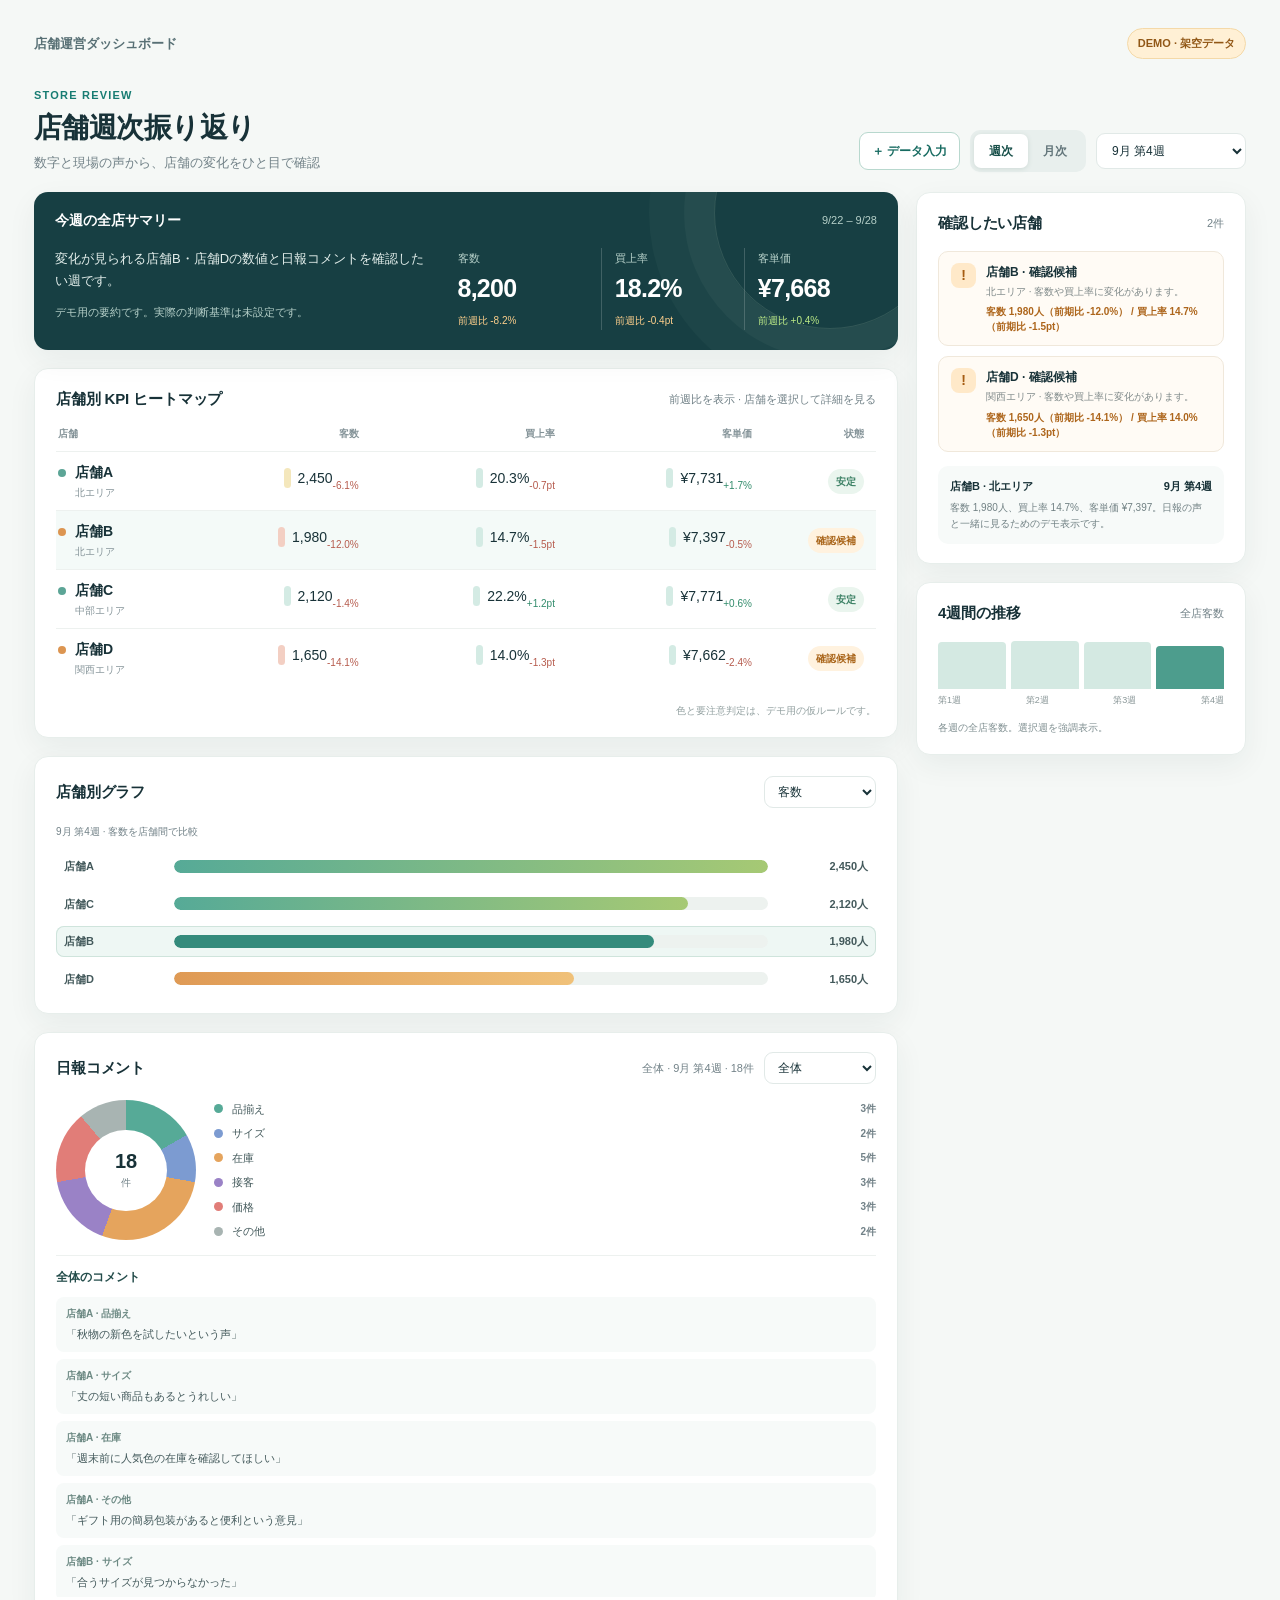
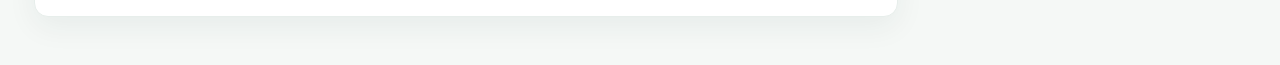
==== commit f34d857e: "Add files via upload" ====
--- a/index.html
+++ b/index.html
@@ -6,7 +6,7 @@
 <title>店舗週次振り返り | Demo</title>
 <style>
 :root{--ink:#183238;--muted:#718187;--line:#e1e9e7;--paper:#f5f8f6;--card:#fff;--teal:#177c72;--teal-2:#e8f5f1;--amber:#bc7526;--amber-2:#fff4e5;--red:#bb5547;--red-2:#fff0ec;--blue:#4569aa;--shadow:0 10px 30px rgba(20,58,58,.06)}
-*{box-sizing:border-box}body{margin:0;background:var(--paper);color:var(--ink);font:14px/1.5 "Segoe UI","Yu Gothic UI","Meiryo",sans-serif}button,select{font:inherit;color:inherit}button{cursor:pointer}.app{max-width:1440px;margin:0 auto;padding:28px 34px 48px}.topbar{display:flex;align-items:center;justify-content:space-between;margin-bottom:28px}.brand{display:flex;align-items:center}.brand-subtitle{font-size:13px;font-weight:700;color:#587075}.topright{display:flex;align-items:center;gap:14px}.demo-pill{font-size:11px;font-weight:700;color:#915716;background:#fff0d5;border:1px solid #f4d9a8;border-radius:999px;padding:6px 10px}.heading{display:flex;justify-content:space-between;align-items:end;gap:20px;margin:0 0 20px}.eyebrow{font-size:11px;letter-spacing:.11em;text-transform:uppercase;color:var(--teal);font-weight:800;margin-bottom:8px}.heading h1{font-size:28px;line-height:1.2;margin:0;letter-spacing:-.02em}.sub{margin:8px 0 0;color:var(--muted);font-size:13px}.controls{display:flex;align-items:center;gap:10px}.segmented{display:flex;padding:4px;border-radius:10px;background:#e8efed}.segmented button{border:0;background:transparent;padding:8px 15px;border-radius:7px;color:#62757a;font-size:12px;font-weight:700}.segmented button.active{background:white;color:#174f49;box-shadow:0 1px 5px #cdd9d5}.select{padding:9px 32px 9px 11px;border:1px solid var(--line);border-radius:9px;background:#fff;font-size:12px;min-width:150px}.main-grid{display:grid;grid-template-columns:minmax(0,1fr) 330px;gap:18px}.leftcol,.rightcol{display:flex;flex-direction:column;gap:18px}.card{background:var(--card);border:1px solid #e7eeeb;border-radius:14px;box-shadow:var(--shadow)}.cardpad{padding:19px 21px}.cardhead{display:flex;align-items:center;justify-content:space-between;margin-bottom:16px}.cardhead h2{margin:0;font-size:15px;letter-spacing:-.01em}.hint{font-size:11px;color:var(--muted)}.summary-card{padding:18px 21px 20px;background:#173f43;color:white;border-radius:14px;box-shadow:var(--shadow);position:relative;overflow:hidden}.summary-card:after{content:"";position:absolute;right:-48px;top:-95px;width:230px;height:230px;border-radius:50%;border:1px solid rgba(227,245,218,.13);box-shadow:0 0 0 30px rgba(227,245,218,.04),0 0 0 65px rgba(227,245,218,.03)}.summary-top{display:flex;justify-content:space-between;align-items:center;position:relative;z-index:1;margin-bottom:17px}.summary-top h2{font-size:14px;margin:0}.summary-top span{font-size:11px;color:#b6d0c9}.summary-content{display:grid;grid-template-columns:1fr 1.12fr;gap:28px;position:relative;z-index:1}.summary-text{font-size:13px;color:#e4efec;line-height:1.7}.summary-text strong{color:#d9f18d}.summary-action{font-size:11px;color:#b6d0c9;margin-top:12px}.metrics{display:grid;grid-template-columns:repeat(3,1fr);gap:10px}.metric{padding:2px 0 0 13px;border-left:1px solid rgba(255,255,255,.18)}.metric:first-child{border-left:0;padding-left:0}.metric-label{font-size:11px;color:#b6d0c9}.metric-value{font-size:25px;line-height:1.2;font-weight:750;letter-spacing:-.03em;margin:6px 0}.metric-sub{font-size:10px;color:#b6d0c9}.delta.down{color:#ffd08c}.delta.up{color:#bdeb87}.table-wrap{overflow:auto}.heatmap{width:100%;border-collapse:separate;border-spacing:0;min-width:650px}.heatmap th{text-align:right;font-size:10px;font-weight:600;color:#849398;padding:0 12px 10px}.heatmap th:first-child{text-align:left;padding-left:2px}.heatmap td{padding:10px 12px;text-align:right;border-top:1px solid #edf1ef;font-variant-numeric:tabular-nums}.heatmap td:first-child{text-align:left;padding-left:2px}.store-row{cursor:pointer;transition:background .15s}.store-row:hover,.store-row.selected{background:#f4faf8}.store-name{font-weight:700;display:flex;align-items:center;gap:9px}.store-dot{width:8px;height:8px;border-radius:50%;background:#5ca596}.store-row.attention .store-dot{background:#dc9551}.store-meta{display:block;font-weight:400;color:#849398;font-size:10px;margin:2px 0 0 17px}.cellbox{display:inline-flex;align-items:center;justify-content:flex-end;gap:7px;min-width:88px}.heat{display:inline-block;width:7px;height:20px;border-radius:4px;background:#d4ebe4}.heat.mid{background:#f4e7bc}.heat.low{background:#f3cfc3}.small-delta{font-size:10px;color:#819096}.small-delta.negative{color:#b65c4e}.small-delta.positive{color:#318b6b}.status{display:inline-flex;align-items:center;gap:5px;padding:5px 8px;border-radius:999px;font-size:10px;font-weight:700;background:#eaf5ee;color:#3b8064}.status.warn{background:#fff2df;color:#a86317}.alert-list{display:flex;flex-direction:column;gap:10px}.alert{border:1px solid #f0e8db;background:#fffbf5;border-radius:10px;padding:11px 12px;display:flex;gap:10px}.alert-icon{width:25px;height:25px;flex:none;border-radius:8px;background:#ffe9c9;color:#a55c12;display:grid;place-items:center;font-weight:800}.alert-title{font-size:12px;font-weight:700}.alert-copy{font-size:10px;color:#7f8989;margin-top:3px;line-height:1.55}.alert-metric{font-size:10px;font-weight:700;color:#ad651b;margin-top:5px}.theme-list{display:flex;flex-direction:column;gap:12px}.theme{display:grid;grid-template-columns:75px 1fr 31px;gap:10px;align-items:center}.theme-name{font-size:11px;font-weight:650}.bar{height:7px;border-radius:9px;background:#edf2ef;overflow:hidden}.bar span{display:block;height:100%;border-radius:9px;background:linear-gradient(90deg,#56aa97,#a6c974)}.theme-count{text-align:right;font-size:10px;color:#879499}.quote{border-top:1px solid #edf1ef;margin-top:15px;padding-top:12px;color:#66787b;font-size:11px;line-height:1.6}.quote b{color:#244d4b}.store-comments-title{font-size:12px;font-weight:750;color:#244d4b}.comment-items{list-style:none;padding:0;margin:10px 0 0;display:grid;gap:8px}.comment-item{padding:9px 10px;background:#f7faf9;border-radius:8px;display:grid;gap:4px}.comment-meta{font-size:10px;font-weight:700;color:#6d8a84}.comment-text{font-size:11px;color:#43595b}.store-comments-empty{font-size:11px;color:#718187;margin:10px 0 0}.trend{height:48px;display:flex;align-items:end;gap:5px;margin-top:10px}.trendbar{flex:1;background:#d4e9e2;border-radius:4px 4px 0 0;position:relative;min-height:12px}.trendbar.current{background:#4d9d8d}.trendlabels{display:flex;justify-content:space-between;color:#8a9798;font-size:9px;margin-top:5px}.selected-store{background:#f7faf9;border-radius:10px;padding:12px;margin-top:14px}.selected-store-title{display:flex;justify-content:space-between;font-size:11px;font-weight:700}.selected-store p{font-size:10px;color:#718184;margin:6px 0 0;line-height:1.6}.footer-note{font-size:10px;color:#92a0a0;text-align:right;margin-top:16px}.mobile-only{display:none}
+*{box-sizing:border-box}body{margin:0;background:var(--paper);color:var(--ink);font:14px/1.5 "Segoe UI","Yu Gothic UI","Meiryo",sans-serif}button,select{font:inherit;color:inherit}button{cursor:pointer}.app{max-width:1440px;margin:0 auto;padding:28px 34px 48px}.topbar{display:flex;align-items:center;justify-content:space-between;margin-bottom:28px}.brand{display:flex;align-items:center}.brand-subtitle{font-size:13px;font-weight:700;color:#587075}.topright{display:flex;align-items:center;gap:14px}.demo-pill{font-size:11px;font-weight:700;color:#915716;background:#fff0d5;border:1px solid #f4d9a8;border-radius:999px;padding:6px 10px}.heading{display:flex;justify-content:space-between;align-items:end;gap:20px;margin:0 0 20px}.eyebrow{font-size:11px;letter-spacing:.11em;text-transform:uppercase;color:var(--teal);font-weight:800;margin-bottom:8px}.heading h1{font-size:28px;line-height:1.2;margin:0;letter-spacing:-.02em}.sub{margin:8px 0 0;color:var(--muted);font-size:13px}.controls{display:flex;align-items:center;gap:10px}.segmented{display:flex;padding:4px;border-radius:10px;background:#e8efed}.segmented button{border:0;background:transparent;padding:8px 15px;border-radius:7px;color:#62757a;font-size:12px;font-weight:700}.segmented button.active{background:white;color:#174f49;box-shadow:0 1px 5px #cdd9d5}.select{padding:9px 32px 9px 11px;border:1px solid var(--line);border-radius:9px;background:#fff;font-size:12px;min-width:150px}.main-grid{display:grid;grid-template-columns:minmax(0,1fr) 330px;gap:18px}.leftcol,.rightcol{display:flex;flex-direction:column;gap:18px}.card{background:var(--card);border:1px solid #e7eeeb;border-radius:14px;box-shadow:var(--shadow)}.cardpad{padding:19px 21px}.cardhead{display:flex;align-items:center;justify-content:space-between;margin-bottom:16px}.cardhead h2{margin:0;font-size:15px;letter-spacing:-.01em}.hint{font-size:11px;color:var(--muted)}.summary-card{padding:18px 21px 20px;background:#173f43;color:white;border-radius:14px;box-shadow:var(--shadow);position:relative;overflow:hidden}.summary-card:after{content:"";position:absolute;right:-48px;top:-95px;width:230px;height:230px;border-radius:50%;border:1px solid rgba(227,245,218,.13);box-shadow:0 0 0 30px rgba(227,245,218,.04),0 0 0 65px rgba(227,245,218,.03)}.summary-top{display:flex;justify-content:space-between;align-items:center;position:relative;z-index:1;margin-bottom:17px}.summary-top h2{font-size:14px;margin:0}.summary-top span{font-size:11px;color:#b6d0c9}.summary-content{display:grid;grid-template-columns:1fr 1.12fr;gap:28px;position:relative;z-index:1}.summary-text{font-size:13px;color:#e4efec;line-height:1.7}.summary-text strong{color:#d9f18d}.summary-action{font-size:11px;color:#b6d0c9;margin-top:12px}.metrics{display:grid;grid-template-columns:repeat(3,1fr);gap:10px}.metric{padding:2px 0 0 13px;border-left:1px solid rgba(255,255,255,.18)}.metric:first-child{border-left:0;padding-left:0}.metric-label{font-size:11px;color:#b6d0c9}.metric-value{font-size:25px;line-height:1.2;font-weight:750;letter-spacing:-.03em;margin:6px 0}.metric-sub{font-size:10px;color:#b6d0c9}.delta.down{color:#ffd08c}.delta.up{color:#bdeb87}.table-wrap{overflow:auto}.heatmap{width:100%;border-collapse:separate;border-spacing:0;min-width:650px}.heatmap th{text-align:right;font-size:10px;font-weight:600;color:#849398;padding:0 12px 10px}.heatmap th:first-child{text-align:left;padding-left:2px}.heatmap td{padding:10px 12px;text-align:right;border-top:1px solid #edf1ef;font-variant-numeric:tabular-nums}.heatmap td:first-child{text-align:left;padding-left:2px}.store-row{cursor:pointer;transition:background .15s}.store-row:hover,.store-row.selected{background:#f4faf8}.store-name{font-weight:700;display:flex;align-items:center;gap:9px}.store-dot{width:8px;height:8px;border-radius:50%;background:#5ca596}.store-row.attention .store-dot{background:#dc9551}.store-meta{display:block;font-weight:400;color:#849398;font-size:10px;margin:2px 0 0 17px}.cellbox{display:inline-flex;align-items:center;justify-content:flex-end;gap:7px;min-width:88px}.heat{display:inline-block;width:7px;height:20px;border-radius:4px;background:#d4ebe4}.heat.mid{background:#f4e7bc}.heat.low{background:#f3cfc3}.small-delta{font-size:10px;color:#819096}.small-delta.negative{color:#b65c4e}.small-delta.positive{color:#318b6b}.status{display:inline-flex;align-items:center;gap:5px;padding:5px 8px;border-radius:999px;font-size:10px;font-weight:700;background:#eaf5ee;color:#3b8064}.status.warn{background:#fff2df;color:#a86317}.alert-list{display:flex;flex-direction:column;gap:10px}.alert{border:1px solid #f0e8db;background:#fffbf5;border-radius:10px;padding:11px 12px;display:flex;gap:10px}.alert-icon{width:25px;height:25px;flex:none;border-radius:8px;background:#ffe9c9;color:#a55c12;display:grid;place-items:center;font-weight:800}.alert-title{font-size:12px;font-weight:700}.alert-copy{font-size:10px;color:#7f8989;margin-top:3px;line-height:1.55}.alert-metric{font-size:10px;font-weight:700;color:#ad651b;margin-top:5px}.theme-list{display:flex;flex-direction:column;gap:12px}.theme{display:grid;grid-template-columns:75px 1fr 31px;gap:10px;align-items:center}.theme-name{font-size:11px;font-weight:650}.bar{height:7px;border-radius:9px;background:#edf2ef;overflow:hidden}.bar span{display:block;height:100%;border-radius:9px;background:linear-gradient(90deg,#56aa97,#a6c974)}.theme-count{text-align:right;font-size:10px;color:#879499}.quote{border-top:1px solid #edf1ef;margin-top:15px;padding-top:12px;color:#66787b;font-size:11px;line-height:1.6}.quote b{color:#244d4b}.store-chart{display:grid;gap:7px;margin-top:12px}.chart-note{font-size:10px;color:#718187}.chart-select{min-width:112px;padding:7px 28px 7px 9px}.chart-select-wrap{display:inline-flex}.sr-only{position:absolute;width:1px;height:1px;padding:0;margin:-1px;overflow:hidden;clip:rect(0,0,0,0);white-space:nowrap;border:0}.store-chart-row{display:grid;grid-template-columns:minmax(72px,100px) minmax(80px,1fr) minmax(68px,90px);align-items:center;gap:10px;width:100%;padding:7px 8px;border:0;border-radius:8px;background:transparent;text-align:left;cursor:pointer}.store-chart-row:hover{background:#f4faf8}.store-chart-row.selected{background:#eef7f4;box-shadow:inset 0 0 0 1px #cfe4dc}.store-chart-name{font-size:11px;font-weight:700;color:#43595b;overflow:hidden;text-overflow:ellipsis;white-space:nowrap}.store-chart-track{height:13px;background:#edf2ef;border-radius:999px;overflow:hidden}.store-chart-fill{height:100%;min-width:2px;background:linear-gradient(90deg,#56aa97,#a6c974);border-radius:999px}.store-chart-row.attention .store-chart-fill{background:linear-gradient(90deg,#df9a55,#f0c179)}.store-chart-row.selected .store-chart-fill{background:#348b7c}.store-chart-value{text-align:right;font-size:11px;font-weight:700;color:#43595b;font-variant-numeric:tabular-nums}.store-comments-title{font-size:12px;font-weight:750;color:#244d4b}.comment-head-tools{display:flex;align-items:center;gap:10px}.comment-list{list-style:none;padding:0;margin:10px 0 0;max-height:300px;overflow:auto;display:grid;gap:7px}.comment-row{padding:9px 10px;background:#f7faf9;border-radius:8px;display:grid;gap:4px}.comment-row-meta{font-size:10px;font-weight:700;color:#6d8a84}.comment-row-text{font-size:11px;color:#43595b;line-height:1.55}.comment-composition{display:grid;grid-template-columns:140px minmax(0,1fr);gap:18px;align-items:center}.comment-donut{width:140px;aspect-ratio:1;border-radius:50%;display:grid;place-items:center}.donut-center{width:58%;height:58%;border-radius:50%;background:#fff;display:flex;flex-direction:column;align-items:center;justify-content:center;color:#183238}.donut-center strong{font-size:20px;line-height:1.1}.donut-center span{font-size:10px;color:#718187;margin-top:3px}.comment-legend{list-style:none;padding:0;margin:0;display:grid;gap:8px}.comment-legend li{display:grid;grid-template-columns:10px minmax(0,1fr) auto;gap:8px;align-items:center;font-size:11px;color:#43595b}.comment-dot{width:9px;height:9px;border-radius:50%}.comment-legend strong{font-size:10px;color:#718187;font-weight:700}@media(max-width:650px){.comment-head-tools{display:flex;align-items:center;gap:10px}.comment-list{list-style:none;padding:0;margin:10px 0 0;max-height:300px;overflow:auto;display:grid;gap:7px}.comment-row{padding:9px 10px;background:#f7faf9;border-radius:8px;display:grid;gap:4px}.comment-row-meta{font-size:10px;font-weight:700;color:#6d8a84}.comment-row-text{font-size:11px;color:#43595b;line-height:1.55}.comment-composition{grid-template-columns:108px minmax(0,1fr);gap:12px}.comment-donut{width:108px}.comment-legend{gap:6px}}.comment-items{list-style:none;padding:0;margin:10px 0 0;display:grid;gap:8px}.comment-item{padding:9px 10px;background:#f7faf9;border-radius:8px;display:grid;gap:4px}.comment-meta{font-size:10px;font-weight:700;color:#6d8a84}.comment-text{font-size:11px;color:#43595b}.store-comments-empty{font-size:11px;color:#718187;margin:10px 0 0}.trend{height:48px;display:flex;align-items:end;gap:5px;margin-top:10px}.trendbar{flex:1;background:#d4e9e2;border-radius:4px 4px 0 0;position:relative;min-height:12px}.trendbar.current{background:#4d9d8d}.trendlabels{display:flex;justify-content:space-between;color:#8a9798;font-size:9px;margin-top:5px}.selected-store{background:#f7faf9;border-radius:10px;padding:12px;margin-top:14px}.selected-store-title{display:flex;justify-content:space-between;font-size:11px;font-weight:700}.selected-store p{font-size:10px;color:#718184;margin:6px 0 0;line-height:1.6}.footer-note{font-size:10px;color:#92a0a0;text-align:right;margin-top:16px}.mobile-only{display:none}
 
 .input-btn{border:1px solid #b8d8ce;background:#fff;color:#176b61;border-radius:9px;padding:9px 12px;font-size:12px;font-weight:750;white-space:nowrap}.input-btn:hover{background:#eaf5f1}.input-dialog{border:0;border-radius:16px;padding:0;width:min(620px,calc(100% - 28px));box-shadow:0 24px 80px rgba(13,42,44,.25);color:var(--ink)}.input-dialog::backdrop{background:rgba(14,38,39,.42);backdrop-filter:blur(3px)}.dialog-body{padding:23px}.dialog-head{display:flex;align-items:flex-start;justify-content:space-between;gap:12px;margin-bottom:16px}.dialog-head h2{font-size:18px;margin:0}.dialog-head p{font-size:11px;color:var(--muted);margin:5px 0 0}.close-btn{border:0;background:#f1f5f3;color:#687b7d;border-radius:8px;width:30px;height:30px;font-size:17px}.input-grid{display:grid;grid-template-columns:1fr 1fr;gap:12px}.field{display:flex;flex-direction:column;gap:5px}.field label{font-size:11px;font-weight:700;color:#587075}.field input,.field select,.field textarea{width:100%;border:1px solid #dbe5e1;border-radius:8px;padding:9px 10px;background:#fff;font-size:13px;outline:none}.field input:focus,.field select:focus,.field textarea:focus{border-color:#68aa9e;box-shadow:0 0 0 3px #e1f2ed}.field textarea{min-height:90px;resize:vertical}.field.full{grid-column:1/-1}.input-note{background:#f2f7f5;border-radius:9px;padding:10px 12px;margin-top:13px;color:#6b7f80;font-size:10px;line-height:1.6}.dialog-actions{display:flex;justify-content:flex-end;gap:8px;margin-top:17px}.dialog-actions button{border:1px solid #dbe5e1;background:white;border-radius:8px;padding:9px 14px;font-size:12px;font-weight:700}.dialog-actions .primary{background:#176b61;border-color:#176b61;color:white}.dialog-actions .primary:hover{background:#11584f}
 .import-box{border:1px solid #dcebe6;background:#f6faf8;border-radius:11px;padding:13px;margin:0 0 15px}.import-title{font-size:12px;font-weight:750}.import-description{font-size:10px;color:#718184;line-height:1.6;margin:4px 0 10px}.import-actions{display:flex;align-items:center;flex-wrap:wrap;gap:7px}.import-actions button,.file-label{border:1px solid #d4e2dd;background:#fff;border-radius:7px;padding:7px 10px;font-size:10px;font-weight:700;color:#345d59;cursor:pointer}.import-actions .import-primary{background:#176b61;border-color:#176b61;color:#fff}.file-name{font-size:10px;color:#738284}.csv-status{font-size:10px;line-height:1.5;margin-top:8px;color:#638077}.csv-status.error{color:#b34d3d}.csv-text{width:100%;min-height:70px;margin-top:9px;border:1px solid #dce7e2;border-radius:8px;padding:8px;font:10px/1.45 Consolas,monospace;color:#647676;background:#fff}
@@ -38,8 +38,12 @@
         <div class="table-wrap"><table class="heatmap"><thead><tr><th>店舗</th><th>客数</th><th>買上率</th><th>客単価</th><th>状態</th></tr></thead><tbody id="storeRows"></tbody></table></div>
         <div class="footer-note">色と要注意判定は、デモ用の仮ルールです。</div>
       </section>
-      <section class="card cardpad">
-        <div class="cardhead"><h2>全店の日報コメント傾向</h2><span class="hint" id="commentHint">対象期間のサンプルコメント</span></div>
+      <section class="card cardpad">
+        <div class="cardhead"><h2>店舗別グラフ</h2><label class="chart-select-wrap"><span class="sr-only">比較する指標</span><select id="chartMetricSelect" class="select chart-select"><option value="visits">客数</option><option value="rate">買上率</option><option value="ticket">客単価</option></select></label></div>
+        <div class="chart-note" id="chartNote"></div>
+        <div class="store-chart" id="storeChart" aria-live="polite"></div>
+      </section>      <section class="card cardpad">
+        <div class="cardhead"><h2>日報コメント</h2><div class="comment-head-tools"><span class="hint" id="commentHint">対象期間のサンプルコメント</span><label><span class="sr-only">コメントの表示対象</span><select id="commentScopeSelect" class="select chart-select"><option value="all">全体</option></select></label></div></div>
         <div class="theme-list" id="themes"></div>
         <div class="quote" id="quote"></div>
       </section>
@@ -113,6 +117,33 @@
   {visits:1650,buyers:231,sales:1770000,comments:[['接客','夕方に試着の待ち時間が長かった'],['在庫','売れ筋のサイズが欠品していた'] ]}
  ]}
 ];
+const supplementalComments=[
+ [
+  [['接客','色違いを並べて見せたら、コーディネートの相談につながった'],['価格','セット購入の割引があると選びやすいという声']],
+  [['在庫','定番カーディガンのMサイズを補充してほしい'],['その他','雨の日は入口付近の商品が見づらくなるとのこと']],
+  [['接客','試着後に別のサイズも提案してもらえて助かった'],['価格','予算に合う商品を比較したいという相談があった']],
+  [['在庫','週末前に人気色の在庫を確認してほしい'],['その他','ギフト用の簡易包装があると便利という意見']]
+ ],
+ [
+  [['接客','初めての来店でも売場を案内してもらえて安心した'],['サイズ','パンツの丈を比較できるサンプルがほしい']],
+  [['品揃え','通勤用の落ち着いた色の商品を増やしてほしい'],['価格','価格帯ごとの表示があると選びやすい']],
+  [['接客','混雑時も試着室の順番が分かると助かる'],['その他','取り置き期限を案内してもらえて分かりやすかった']],
+  [['在庫','週末に売れ筋商品の補充が間に合わなかった'],['接客','会計待ちの目安時間が分かると安心する'],['価格','セール対象商品を一覧で見たい']]
+ ],
+ [
+  [['サイズ','普段のサイズと同じでよいか相談が多かった'],['その他','店内の鏡の位置が分かりにくかった']],
+  [['品揃え','出張にも使えるしわになりにくい服がほしい'],['価格','素材ごとの価格差を説明してもらえて納得できた']],
+  [['サイズ','試着室にサイズ交換用の商品があると便利'],['その他','店内BGMが少し大きく感じるという意見']],
+  [['価格','まとめ買いのときの特典を知りたいという声'],['在庫','オンライン在庫と店頭在庫の違いを知りたい']]
+ ],
+ [
+  [['価格','長く着られる商品の価格帯を知りたい'],['その他','ベビーカーでも通りやすい通路が助かった']],
+  [['在庫','別店舗から取り寄せできるか質問があった'],['サイズ','試着室に大きめのサイズも置いてほしい']],
+  [['在庫','夕方に定番商品の色欠けが目立った'],['価格','値札の税込価格が見やすいとよい']],
+  [['品揃え','旅行用の軽い羽織りものを探す方が多かった'],['その他','近隣駐車場の案内があると便利との意見']]
+ ]
+];
+stores.forEach((store,storeIndex)=>store.weeks.forEach((week,weekIndex)=>week.comments.push(...supplementalComments[storeIndex][weekIndex])));
 let mode='week', selectedWeek=3, selectedStore='B';
 const escapeHtml=value=>String(value).replace(/[&<>"']/g,c=>({'&':'&amp;','<':'&lt;','>':'&gt;','"':'&quot;',"'":'&#39;'}[c]));
 const yen=n=>'¥'+Math.round(n).toLocaleString('ja-JP');
@@ -149,19 +180,44 @@
 function cell(value,key,delta){let level='';if(delta!==null&&delta<-.07)level='low';else if(delta!==null&&delta<-.025)level='mid';return '<span class="cellbox"><span class="heat '+level+'"></span>'+value+'</span>'+(mode==='week'?fmtDelta(delta,key):'')}
 function renderStores(){const tbody=document.getElementById('storeRows');tbody.innerHTML='';const alertIds=attentionList().map(a=>a.id);stores.forEach(s=>{const m=metric(s,selectedWeek),idx=selectedWeek,cv=mode==='week'?changeFor(s,idx,'visits'):null,cr=mode==='week'?changeFor(s,idx,'rate'):null,ct=mode==='week'?changeFor(s,idx,'ticket'):null;const alert=alertIds.includes(s.id);const tr=document.createElement('tr');tr.className='store-row'+(alert?' attention':'')+(selectedStore===s.id?' selected':'');tr.dataset.id=s.id;tr.innerHTML='<td><div class="store-name"><span class="store-dot"></span>'+escapeHtml(s.name)+'</div><span class="store-meta">'+escapeHtml(s.area)+'</span></td><td>'+cell(num(m.visits),'visits',cv)+'</td><td>'+cell(pct(rate(m)),'rate',cr)+'</td><td>'+cell(yen(ticket(m)),'ticket',ct)+'</td><td><span class="status '+(alert?'warn':'')+'">'+(alert?'確認候補':'安定')+'</span></td>';tr.addEventListener('click',()=>{selectedStore=s.id;renderStores();renderSelected()});tbody.appendChild(tr)});document.getElementById('heatHint').textContent=mode==='week'?'前週比を表示 · 店舗を選択して詳細を見る':'4週分を集計 · 店舗を選択して詳細を見る'}
 function renderAlerts(){const host=document.getElementById('alerts'),list=attentionList();document.getElementById('alertCount').textContent=list.length+'件';if(!list.length){host.innerHTML='<div class="alert-copy">'+(mode==='week'&&selectedWeek===0?'比較できる前週データがありません。':'この期間に仮条件へ該当する店舗はありません。')+'</div>';return}host.innerHTML=list.map(a=>'<div class="alert" data-id="'+a.id+'"><div class="alert-icon">!</div><div><div class="alert-title">'+escapeHtml(a.name)+' · 確認候補</div><div class="alert-copy">'+escapeHtml(a.area)+' · 客数や買上率に変化があります。</div><div class="alert-metric">'+a.reasons.map(escapeHtml).join(' / ')+'</div></div></div>').join('');host.querySelectorAll('.alert').forEach(el=>el.addEventListener('click',()=>{selectedStore=el.dataset.id;renderStores();renderSelected()}))}
-function allComments(){const out=[];stores.forEach(s=>{const from=mode==='week'?[s.weeks[selectedWeek]]:s.weeks;from.forEach(w=>w.comments.forEach(c=>out.push({store:s.name,theme:c[0],text:c[1]})))});return out}
+function allComments(){
+ const out=[],indices=mode==='week'?[selectedWeek]:weeks.map((_,index)=>index);
+ stores.forEach(store=>indices.forEach(weekIndex=>store.weeks[weekIndex].comments.forEach(comment=>out.push({storeId:store.id,store:store.name,area:store.area,weekIndex,theme:comment[0],text:comment[1]}))));
+ return out;
+}
+function populateCommentScopeOptions(){
+ const select=document.getElementById('commentScopeSelect');if(!select)return;
+ const current=select.value||'all',valid=current==='all'||stores.some(store=>store.id===current);
+ select.innerHTML='<option value="all">全体</option>'+stores.map(store=>'<option value="'+escapeHtml(store.id)+'">'+escapeHtml(store.name)+'</option>').join('');
+ select.value=valid?current:'all';
+}
 function renderThemes(){
- const comments=allComments(),counts={};
- comments.forEach(c=>counts[c.theme]=(counts[c.theme]||0)+1);
- const sorted=Object.entries(counts).sort((a,b)=>b[1]-a[1]).slice(0,4),max=sorted[0]?sorted[0][1]:1;
- document.getElementById('themes').innerHTML=sorted.map(([name,count])=>'<div class="theme"><div class="theme-name">'+escapeHtml(name)+'</div><div class="bar"><span style="width:'+Math.max(18,count/max*100)+'%"></span></div><div class="theme-count">'+count+'件</div></div>').join('')||'<div class="hint">コメントはありません。</div>';
- document.getElementById('commentHint').textContent=mode==='week'?'選択週・全店 '+comments.length+'件':'4週分・全店 '+comments.length+'件';
- const store=stores.find(s=>s.id===selectedStore);
- const storeComments=store?(mode==='week'?[{weekIndex:selectedWeek,record:store.weeks[selectedWeek]}]:store.weeks.map((record,weekIndex)=>({weekIndex,record}))).flatMap(({weekIndex,record})=>record.comments.map(c=>({weekIndex,theme:c[0],text:c[1]}))):[];
+ populateCommentScopeOptions();
+ const select=document.getElementById('commentScopeSelect'),scope=select?select.value:'all';
+ const all=allComments(),comments=scope==='all'?all:all.filter(comment=>comment.storeId===scope);
+ const categories=['品揃え','サイズ','在庫','接客','価格','その他'],colors={'品揃え':'#56aa97','サイズ':'#7c9bd1','在庫':'#e5a45d','接客':'#9a82c6','価格':'#e17d78','その他':'#a8b4b2'},counts={};
+ categories.forEach(name=>counts[name]=0);comments.forEach(comment=>counts[comment.theme]=(counts[comment.theme]||0)+1);
+ const total=comments.length;let angle=0;
+ const slices=categories.filter(name=>counts[name]>0).map(name=>{const start=angle;angle+=counts[name]/total*360;return colors[name]+' '+start+'deg '+angle+'deg'});
+ const donutBackground=total?'conic-gradient('+slices.join(',')+')':'#edf2ef';
+ document.getElementById('themes').innerHTML='<div class="comment-composition"><div class="comment-donut" style="background:'+donutBackground+'" role="img" aria-label="コメント '+total+'件のカテゴリ内訳"><div class="donut-center"><strong>'+total+'</strong><span>件</span></div></div><ul class="comment-legend">'+categories.map(name=>'<li><span class="comment-dot" style="background:'+colors[name]+'"></span><span>'+escapeHtml(name)+'</span><strong>'+counts[name]+'件</strong></li>').join('')+'</ul></div>';
+ const selectedName=scope==='all'?'全体':(stores.find(store=>store.id===scope)||{}).name||'選択店舗';
+ document.getElementById('commentHint').textContent=selectedName+' · '+(mode==='week'?weeks[selectedWeek].label:'4週間')+' · '+total+'件';
  const periodLabel=mode==='week'?weeks[selectedWeek].label:'9月';
- document.getElementById('quote').innerHTML='<div class="store-comments-title">'+escapeHtml(store?store.name:'選択店舗')+'のコメント · '+periodLabel+'</div>'+(storeComments.length?'<ul class="comment-items">'+storeComments.map(c=>'<li class="comment-item"><span class="comment-meta">'+(mode==='month'?escapeHtml(weeks[c.weekIndex].label)+' · ':'')+escapeHtml(c.theme)+'</span><span class="comment-text">「'+escapeHtml(c.text)+'」</span></li>').join('')+'</ul>':'<p class="store-comments-empty">この期間のコメントはありません。</p>');
-}
-function renderSelected(){const s=stores.find(x=>x.id===selectedStore);const m=metric(s,selectedWeek);document.getElementById('selectedStore').innerHTML='<div class="selected-store-title"><span>'+escapeHtml(s.name)+' · '+escapeHtml(s.area)+'</span><span>'+ (mode==='week'?weeks[selectedWeek].label:'9月')+'</span></div><p>客数 '+num(m.visits)+'人、買上率 '+pct(rate(m))+'、客単価 '+yen(ticket(m))+'。日報の声と一緒に見るためのデモ表示です。</p>';renderThemes()}
+ document.getElementById('quote').innerHTML='<div class="store-comments-title">'+escapeHtml(selectedName)+'のコメント</div>'+(comments.length?'<ul class="comment-list">'+comments.map(comment=>'<li class="comment-row"><span class="comment-row-meta">'+escapeHtml(comment.store)+(mode==='month'?' · '+escapeHtml(weeks[comment.weekIndex].label):'')+' · '+escapeHtml(comment.theme)+'</span><span class="comment-row-text">「'+escapeHtml(comment.text)+'」</span></li>').join('')+'</ul>':'<p class="store-comments-empty">'+escapeHtml(periodLabel)+'のコメントはありません。</p>');
+}
+function renderStoreChart(){
+ const select=document.getElementById('chartMetricSelect');
+ if(!select)return;
+ const key=select.value,definitions={visits:{label:'客数',format:value=>num(value)+'人'},rate:{label:'買上率',format:value=>pct(value)},ticket:{label:'客単価',format:value=>yen(value)}};
+ const definition=definitions[key]||definitions.visits;
+ const rows=stores.map(store=>({store,value:key==='rate'?rate(metric(store,selectedWeek)):key==='ticket'?ticket(metric(store,selectedWeek)):metric(store,selectedWeek).visits})).sort((a,b)=>b.value-a.value);
+ const max=Math.max(1,...rows.map(row=>row.value)),attentionIds=new Set(attentionList().map(item=>item.id));
+ document.getElementById('chartNote').textContent=(mode==='week'?weeks[selectedWeek].label:'9月・4週合計')+' · '+definition.label+'を店舗間で比較';
+ document.getElementById('storeChart').innerHTML=rows.map(({store,value})=>'<button type="button" class="store-chart-row'+(store.id===selectedStore?' selected':'')+(attentionIds.has(store.id)?' attention':'')+'" data-id="'+escapeHtml(store.id)+'" aria-label="'+escapeHtml(store.name)+' '+definition.format(value)+'"><span class="store-chart-name">'+escapeHtml(store.name)+'</span><span class="store-chart-track"><span class="store-chart-fill" style="display:block;width:'+Math.max(2,value/max*100)+'%"></span></span><span class="store-chart-value">'+definition.format(value)+'</span></button>').join('')||'<div class="hint">表示できる店舗データがありません。</div>';
+ document.getElementById('storeChart').querySelectorAll('.store-chart-row').forEach(button=>button.addEventListener('click',()=>{selectedStore=button.dataset.id;renderStores();renderSelected()}));
+}
+function renderSelected(){renderStoreChart();const scope=document.getElementById('commentScopeSelect');if(scope&&scope.value!=='all')scope.value=selectedStore;const s=stores.find(x=>x.id===selectedStore);const m=metric(s,selectedWeek);document.getElementById('selectedStore').innerHTML='<div class="selected-store-title"><span>'+escapeHtml(s.name)+' · '+escapeHtml(s.area)+'</span><span>'+ (mode==='week'?weeks[selectedWeek].label:'9月')+'</span></div><p>客数 '+num(m.visits)+'人、買上率 '+pct(rate(m))+'、客単価 '+yen(ticket(m))+'。日報の声と一緒に見るためのデモ表示です。</p>';renderThemes()}
 function renderTrend(){const totals=weeks.map((_,i)=>allMetric(i).visits),max=Math.max(...totals);document.getElementById('trend').innerHTML=totals.map((v,i)=>'<div class="trendbar '+(i===selectedWeek?'current':'')+'" style="height:'+Math.max(20,v/max*100)+'%" title="'+weeks[i].label+' '+num(v)+'人"></div>').join('');document.getElementById('trendNote').textContent=mode==='month'?'週ごとの客数推移。月次の合計は左のサマリーに表示。':'各週の全店客数。選択週を強調表示。'}
 function render(){setOptions();getSummary();renderStores();renderAlerts();renderSelected();renderTrend()}
 
@@ -215,6 +271,8 @@
  render();
  document.getElementById('inputDialog').close();
 }
+document.getElementById('commentScopeSelect').addEventListener('change',()=>{const scope=document.getElementById('commentScopeSelect').value;if(scope!=='all'){selectedStore=scope;renderStores();renderSelected()}else renderThemes()});
+document.getElementById('chartMetricSelect').addEventListener('change',renderStoreChart);
 document.getElementById('downloadCsvTemplate').addEventListener('click',downloadCSVTemplate);
 document.getElementById('csvFile').addEventListener('change',async e=>{const file=e.target.files[0];if(!file)return;document.getElementById('csvFileName').textContent=file.name;document.getElementById('csvText').value=await file.text();document.getElementById('csvStatus').className='csv-status';document.getElementById('csvStatus').textContent='ファイルを読み込んだよ。「CSVを反映」を押してね。'});
 document.getElementById('importCsv').addEventListener('click',importCSV);
@@ -233,3 +291,7 @@
 
 
 
+
+
+
+
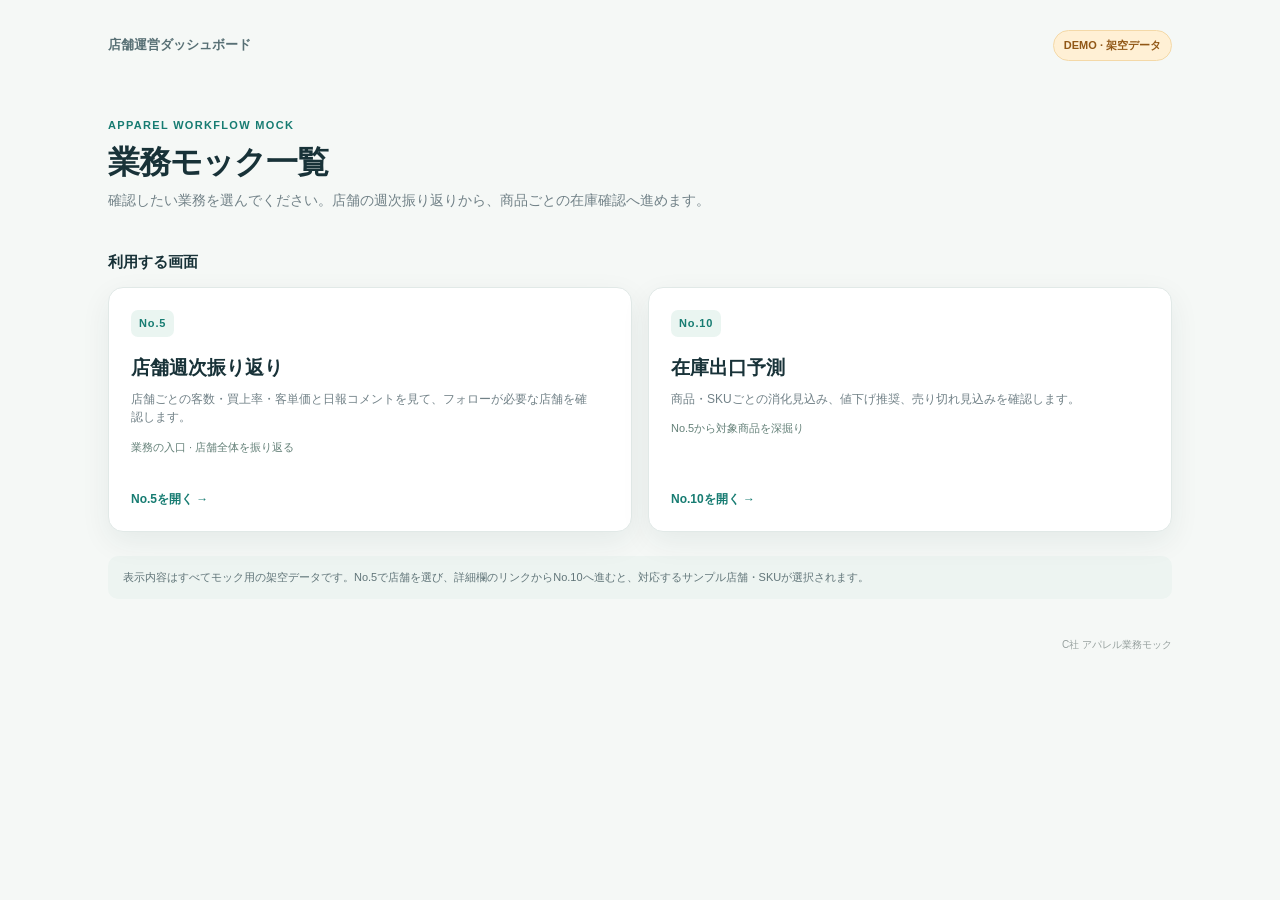
==== commit 539c2d1d: "Add files via upload" ====
--- a/index.html
+++ b/index.html
@@ -1,297 +1,25 @@
-<!doctype html>
-<html lang="ja">
-<head>
-<meta charset="utf-8">
-<meta name="viewport" content="width=device-width, initial-scale=1">
-<title>店舗週次振り返り | Demo</title>
-<style>
-:root{--ink:#183238;--muted:#718187;--line:#e1e9e7;--paper:#f5f8f6;--card:#fff;--teal:#177c72;--teal-2:#e8f5f1;--amber:#bc7526;--amber-2:#fff4e5;--red:#bb5547;--red-2:#fff0ec;--blue:#4569aa;--shadow:0 10px 30px rgba(20,58,58,.06)}
-*{box-sizing:border-box}body{margin:0;background:var(--paper);color:var(--ink);font:14px/1.5 "Segoe UI","Yu Gothic UI","Meiryo",sans-serif}button,select{font:inherit;color:inherit}button{cursor:pointer}.app{max-width:1440px;margin:0 auto;padding:28px 34px 48px}.topbar{display:flex;align-items:center;justify-content:space-between;margin-bottom:28px}.brand{display:flex;align-items:center}.brand-subtitle{font-size:13px;font-weight:700;color:#587075}.topright{display:flex;align-items:center;gap:14px}.demo-pill{font-size:11px;font-weight:700;color:#915716;background:#fff0d5;border:1px solid #f4d9a8;border-radius:999px;padding:6px 10px}.heading{display:flex;justify-content:space-between;align-items:end;gap:20px;margin:0 0 20px}.eyebrow{font-size:11px;letter-spacing:.11em;text-transform:uppercase;color:var(--teal);font-weight:800;margin-bottom:8px}.heading h1{font-size:28px;line-height:1.2;margin:0;letter-spacing:-.02em}.sub{margin:8px 0 0;color:var(--muted);font-size:13px}.controls{display:flex;align-items:center;gap:10px}.segmented{display:flex;padding:4px;border-radius:10px;background:#e8efed}.segmented button{border:0;background:transparent;padding:8px 15px;border-radius:7px;color:#62757a;font-size:12px;font-weight:700}.segmented button.active{background:white;color:#174f49;box-shadow:0 1px 5px #cdd9d5}.select{padding:9px 32px 9px 11px;border:1px solid var(--line);border-radius:9px;background:#fff;font-size:12px;min-width:150px}.main-grid{display:grid;grid-template-columns:minmax(0,1fr) 330px;gap:18px}.leftcol,.rightcol{display:flex;flex-direction:column;gap:18px}.card{background:var(--card);border:1px solid #e7eeeb;border-radius:14px;box-shadow:var(--shadow)}.cardpad{padding:19px 21px}.cardhead{display:flex;align-items:center;justify-content:space-between;margin-bottom:16px}.cardhead h2{margin:0;font-size:15px;letter-spacing:-.01em}.hint{font-size:11px;color:var(--muted)}.summary-card{padding:18px 21px 20px;background:#173f43;color:white;border-radius:14px;box-shadow:var(--shadow);position:relative;overflow:hidden}.summary-card:after{content:"";position:absolute;right:-48px;top:-95px;width:230px;height:230px;border-radius:50%;border:1px solid rgba(227,245,218,.13);box-shadow:0 0 0 30px rgba(227,245,218,.04),0 0 0 65px rgba(227,245,218,.03)}.summary-top{display:flex;justify-content:space-between;align-items:center;position:relative;z-index:1;margin-bottom:17px}.summary-top h2{font-size:14px;margin:0}.summary-top span{font-size:11px;color:#b6d0c9}.summary-content{display:grid;grid-template-columns:1fr 1.12fr;gap:28px;position:relative;z-index:1}.summary-text{font-size:13px;color:#e4efec;line-height:1.7}.summary-text strong{color:#d9f18d}.summary-action{font-size:11px;color:#b6d0c9;margin-top:12px}.metrics{display:grid;grid-template-columns:repeat(3,1fr);gap:10px}.metric{padding:2px 0 0 13px;border-left:1px solid rgba(255,255,255,.18)}.metric:first-child{border-left:0;padding-left:0}.metric-label{font-size:11px;color:#b6d0c9}.metric-value{font-size:25px;line-height:1.2;font-weight:750;letter-spacing:-.03em;margin:6px 0}.metric-sub{font-size:10px;color:#b6d0c9}.delta.down{color:#ffd08c}.delta.up{color:#bdeb87}.table-wrap{overflow:auto}.heatmap{width:100%;border-collapse:separate;border-spacing:0;min-width:650px}.heatmap th{text-align:right;font-size:10px;font-weight:600;color:#849398;padding:0 12px 10px}.heatmap th:first-child{text-align:left;padding-left:2px}.heatmap td{padding:10px 12px;text-align:right;border-top:1px solid #edf1ef;font-variant-numeric:tabular-nums}.heatmap td:first-child{text-align:left;padding-left:2px}.store-row{cursor:pointer;transition:background .15s}.store-row:hover,.store-row.selected{background:#f4faf8}.store-name{font-weight:700;display:flex;align-items:center;gap:9px}.store-dot{width:8px;height:8px;border-radius:50%;background:#5ca596}.store-row.attention .store-dot{background:#dc9551}.store-meta{display:block;font-weight:400;color:#849398;font-size:10px;margin:2px 0 0 17px}.cellbox{display:inline-flex;align-items:center;justify-content:flex-end;gap:7px;min-width:88px}.heat{display:inline-block;width:7px;height:20px;border-radius:4px;background:#d4ebe4}.heat.mid{background:#f4e7bc}.heat.low{background:#f3cfc3}.small-delta{font-size:10px;color:#819096}.small-delta.negative{color:#b65c4e}.small-delta.positive{color:#318b6b}.status{display:inline-flex;align-items:center;gap:5px;padding:5px 8px;border-radius:999px;font-size:10px;font-weight:700;background:#eaf5ee;color:#3b8064}.status.warn{background:#fff2df;color:#a86317}.alert-list{display:flex;flex-direction:column;gap:10px}.alert{border:1px solid #f0e8db;background:#fffbf5;border-radius:10px;padding:11px 12px;display:flex;gap:10px}.alert-icon{width:25px;height:25px;flex:none;border-radius:8px;background:#ffe9c9;color:#a55c12;display:grid;place-items:center;font-weight:800}.alert-title{font-size:12px;font-weight:700}.alert-copy{font-size:10px;color:#7f8989;margin-top:3px;line-height:1.55}.alert-metric{font-size:10px;font-weight:700;color:#ad651b;margin-top:5px}.theme-list{display:flex;flex-direction:column;gap:12px}.theme{display:grid;grid-template-columns:75px 1fr 31px;gap:10px;align-items:center}.theme-name{font-size:11px;font-weight:650}.bar{height:7px;border-radius:9px;background:#edf2ef;overflow:hidden}.bar span{display:block;height:100%;border-radius:9px;background:linear-gradient(90deg,#56aa97,#a6c974)}.theme-count{text-align:right;font-size:10px;color:#879499}.quote{border-top:1px solid #edf1ef;margin-top:15px;padding-top:12px;color:#66787b;font-size:11px;line-height:1.6}.quote b{color:#244d4b}.store-chart{display:grid;gap:7px;margin-top:12px}.chart-note{font-size:10px;color:#718187}.chart-select{min-width:112px;padding:7px 28px 7px 9px}.chart-select-wrap{display:inline-flex}.sr-only{position:absolute;width:1px;height:1px;padding:0;margin:-1px;overflow:hidden;clip:rect(0,0,0,0);white-space:nowrap;border:0}.store-chart-row{display:grid;grid-template-columns:minmax(72px,100px) minmax(80px,1fr) minmax(68px,90px);align-items:center;gap:10px;width:100%;padding:7px 8px;border:0;border-radius:8px;background:transparent;text-align:left;cursor:pointer}.store-chart-row:hover{background:#f4faf8}.store-chart-row.selected{background:#eef7f4;box-shadow:inset 0 0 0 1px #cfe4dc}.store-chart-name{font-size:11px;font-weight:700;color:#43595b;overflow:hidden;text-overflow:ellipsis;white-space:nowrap}.store-chart-track{height:13px;background:#edf2ef;border-radius:999px;overflow:hidden}.store-chart-fill{height:100%;min-width:2px;background:linear-gradient(90deg,#56aa97,#a6c974);border-radius:999px}.store-chart-row.attention .store-chart-fill{background:linear-gradient(90deg,#df9a55,#f0c179)}.store-chart-row.selected .store-chart-fill{background:#348b7c}.store-chart-value{text-align:right;font-size:11px;font-weight:700;color:#43595b;font-variant-numeric:tabular-nums}.store-comments-title{font-size:12px;font-weight:750;color:#244d4b}.comment-head-tools{display:flex;align-items:center;gap:10px}.comment-list{list-style:none;padding:0;margin:10px 0 0;max-height:300px;overflow:auto;display:grid;gap:7px}.comment-row{padding:9px 10px;background:#f7faf9;border-radius:8px;display:grid;gap:4px}.comment-row-meta{font-size:10px;font-weight:700;color:#6d8a84}.comment-row-text{font-size:11px;color:#43595b;line-height:1.55}.comment-composition{display:grid;grid-template-columns:140px minmax(0,1fr);gap:18px;align-items:center}.comment-donut{width:140px;aspect-ratio:1;border-radius:50%;display:grid;place-items:center}.donut-center{width:58%;height:58%;border-radius:50%;background:#fff;display:flex;flex-direction:column;align-items:center;justify-content:center;color:#183238}.donut-center strong{font-size:20px;line-height:1.1}.donut-center span{font-size:10px;color:#718187;margin-top:3px}.comment-legend{list-style:none;padding:0;margin:0;display:grid;gap:8px}.comment-legend li{display:grid;grid-template-columns:10px minmax(0,1fr) auto;gap:8px;align-items:center;font-size:11px;color:#43595b}.comment-dot{width:9px;height:9px;border-radius:50%}.comment-legend strong{font-size:10px;color:#718187;font-weight:700}@media(max-width:650px){.comment-head-tools{display:flex;align-items:center;gap:10px}.comment-list{list-style:none;padding:0;margin:10px 0 0;max-height:300px;overflow:auto;display:grid;gap:7px}.comment-row{padding:9px 10px;background:#f7faf9;border-radius:8px;display:grid;gap:4px}.comment-row-meta{font-size:10px;font-weight:700;color:#6d8a84}.comment-row-text{font-size:11px;color:#43595b;line-height:1.55}.comment-composition{grid-template-columns:108px minmax(0,1fr);gap:12px}.comment-donut{width:108px}.comment-legend{gap:6px}}.comment-items{list-style:none;padding:0;margin:10px 0 0;display:grid;gap:8px}.comment-item{padding:9px 10px;background:#f7faf9;border-radius:8px;display:grid;gap:4px}.comment-meta{font-size:10px;font-weight:700;color:#6d8a84}.comment-text{font-size:11px;color:#43595b}.store-comments-empty{font-size:11px;color:#718187;margin:10px 0 0}.trend{height:48px;display:flex;align-items:end;gap:5px;margin-top:10px}.trendbar{flex:1;background:#d4e9e2;border-radius:4px 4px 0 0;position:relative;min-height:12px}.trendbar.current{background:#4d9d8d}.trendlabels{display:flex;justify-content:space-between;color:#8a9798;font-size:9px;margin-top:5px}.selected-store{background:#f7faf9;border-radius:10px;padding:12px;margin-top:14px}.selected-store-title{display:flex;justify-content:space-between;font-size:11px;font-weight:700}.selected-store p{font-size:10px;color:#718184;margin:6px 0 0;line-height:1.6}.footer-note{font-size:10px;color:#92a0a0;text-align:right;margin-top:16px}.mobile-only{display:none}
-
-.input-btn{border:1px solid #b8d8ce;background:#fff;color:#176b61;border-radius:9px;padding:9px 12px;font-size:12px;font-weight:750;white-space:nowrap}.input-btn:hover{background:#eaf5f1}.input-dialog{border:0;border-radius:16px;padding:0;width:min(620px,calc(100% - 28px));box-shadow:0 24px 80px rgba(13,42,44,.25);color:var(--ink)}.input-dialog::backdrop{background:rgba(14,38,39,.42);backdrop-filter:blur(3px)}.dialog-body{padding:23px}.dialog-head{display:flex;align-items:flex-start;justify-content:space-between;gap:12px;margin-bottom:16px}.dialog-head h2{font-size:18px;margin:0}.dialog-head p{font-size:11px;color:var(--muted);margin:5px 0 0}.close-btn{border:0;background:#f1f5f3;color:#687b7d;border-radius:8px;width:30px;height:30px;font-size:17px}.input-grid{display:grid;grid-template-columns:1fr 1fr;gap:12px}.field{display:flex;flex-direction:column;gap:5px}.field label{font-size:11px;font-weight:700;color:#587075}.field input,.field select,.field textarea{width:100%;border:1px solid #dbe5e1;border-radius:8px;padding:9px 10px;background:#fff;font-size:13px;outline:none}.field input:focus,.field select:focus,.field textarea:focus{border-color:#68aa9e;box-shadow:0 0 0 3px #e1f2ed}.field textarea{min-height:90px;resize:vertical}.field.full{grid-column:1/-1}.input-note{background:#f2f7f5;border-radius:9px;padding:10px 12px;margin-top:13px;color:#6b7f80;font-size:10px;line-height:1.6}.dialog-actions{display:flex;justify-content:flex-end;gap:8px;margin-top:17px}.dialog-actions button{border:1px solid #dbe5e1;background:white;border-radius:8px;padding:9px 14px;font-size:12px;font-weight:700}.dialog-actions .primary{background:#176b61;border-color:#176b61;color:white}.dialog-actions .primary:hover{background:#11584f}
-.import-box{border:1px solid #dcebe6;background:#f6faf8;border-radius:11px;padding:13px;margin:0 0 15px}.import-title{font-size:12px;font-weight:750}.import-description{font-size:10px;color:#718184;line-height:1.6;margin:4px 0 10px}.import-actions{display:flex;align-items:center;flex-wrap:wrap;gap:7px}.import-actions button,.file-label{border:1px solid #d4e2dd;background:#fff;border-radius:7px;padding:7px 10px;font-size:10px;font-weight:700;color:#345d59;cursor:pointer}.import-actions .import-primary{background:#176b61;border-color:#176b61;color:#fff}.file-name{font-size:10px;color:#738284}.csv-status{font-size:10px;line-height:1.5;margin-top:8px;color:#638077}.csv-status.error{color:#b34d3d}.csv-text{width:100%;min-height:70px;margin-top:9px;border:1px solid #dce7e2;border-radius:8px;padding:8px;font:10px/1.45 Consolas,monospace;color:#647676;background:#fff}
-@media(max-width:1050px){.main-grid{grid-template-columns:1fr}.rightcol{display:grid;grid-template-columns:1fr 1fr}.summary-content{grid-template-columns:1fr}.app{padding:24px}}
-@media(max-width:650px){.app{padding:18px 14px 34px}.topbar{margin-bottom:22px}.heading{align-items:flex-start;flex-direction:column}.heading h1{font-size:24px}.controls{width:100%;justify-content:space-between}.select{flex:1}.rightcol{display:flex}.metrics{gap:6px}.metric{padding-left:8px}.metric-value{font-size:20px}.metric-label{font-size:10px}.summary-card{padding:16px}.cardpad{padding:16px}.main-grid{gap:14px}.leftcol,.rightcol{gap:14px}.demo-pill{font-size:10px}.sub{max-width:34em}}
-</style>
-</head>
-<body>
-<div class="app">
-  <header class="topbar">
-    <div class="brand"><div class="brand-subtitle">店舗運営ダッシュボード</div></div>
-    <div class="topright"><span class="demo-pill">DEMO · 架空データ</span></div>
-  </header>
-  <section class="heading">
-    <div><div class="eyebrow">STORE REVIEW</div><h1>店舗週次振り返り</h1><p class="sub">数字と現場の声から、店舗の変化をひと目で確認</p></div>
-    <div class="controls"><button class="input-btn" id="openInput" type="button">＋ データ入力</button><div class="segmented" role="group" aria-label="集計期間"><button class="active" data-mode="week">週次</button><button data-mode="month">月次</button></div><select class="select" id="periodSelect" aria-label="対象期間"></select></div>
-  </section>
-  <main class="main-grid">
-    <div class="leftcol">
-      <section class="summary-card">
-        <div class="summary-top"><h2 id="summaryTitle">今週の全店サマリー</h2><span id="summaryRange">9月 第4週</span></div>
-        <div class="summary-content">
-          <div><div class="summary-text" id="summaryText"></div><div class="summary-action" id="summaryAction"></div></div>
-          <div class="metrics" id="metrics"></div>
-        </div>
-      </section>
-      <section class="card cardpad">
-        <div class="cardhead"><h2>店舗別 KPI ヒートマップ</h2><span class="hint" id="heatHint">前週比を含む · 店舗を選択して詳細を見る</span></div>
-        <div class="table-wrap"><table class="heatmap"><thead><tr><th>店舗</th><th>客数</th><th>買上率</th><th>客単価</th><th>状態</th></tr></thead><tbody id="storeRows"></tbody></table></div>
-        <div class="footer-note">色と要注意判定は、デモ用の仮ルールです。</div>
-      </section>
-      <section class="card cardpad">
-        <div class="cardhead"><h2>店舗別グラフ</h2><label class="chart-select-wrap"><span class="sr-only">比較する指標</span><select id="chartMetricSelect" class="select chart-select"><option value="visits">客数</option><option value="rate">買上率</option><option value="ticket">客単価</option></select></label></div>
-        <div class="chart-note" id="chartNote"></div>
-        <div class="store-chart" id="storeChart" aria-live="polite"></div>
-      </section>      <section class="card cardpad">
-        <div class="cardhead"><h2>日報コメント</h2><div class="comment-head-tools"><span class="hint" id="commentHint">対象期間のサンプルコメント</span><label><span class="sr-only">コメントの表示対象</span><select id="commentScopeSelect" class="select chart-select"><option value="all">全体</option></select></label></div></div>
-        <div class="theme-list" id="themes"></div>
-        <div class="quote" id="quote"></div>
-      </section>
-    </div>
-    <aside class="rightcol">
-      <section class="card cardpad">
-        <div class="cardhead"><h2>確認したい店舗</h2><span class="hint" id="alertCount"></span></div>
-        <div class="alert-list" id="alerts"></div>
-        <div class="selected-store" id="selectedStore"></div>
-      </section>
-      <section class="card cardpad">
-        <div class="cardhead"><h2>4週間の推移</h2><span class="hint">全店客数</span></div>
-        <div class="trend" id="trend"></div><div class="trendlabels"><span>第1週</span><span>第2週</span><span>第3週</span><span>第4週</span></div>
-        <div style="font-size:10px;color:#809092;margin-top:13px" id="trendNote"></div>
-      </section>
-    </aside>
-  </main>
-</div>
-
-<dialog class="input-dialog" id="inputDialog" aria-labelledby="inputTitle">
-  <div class="dialog-body">
-    <div class="dialog-head"><div><h2 id="inputTitle">週次データを入力</h2><p>店舗と週を選び、数値や日報コメントを編集できます。</p></div><button class="close-btn" id="closeInput" type="button" aria-label="閉じる">×</button></div>
-    <section class="import-box">
-      <div class="import-title">スプレッドシートから読み込む</div>
-      <div class="import-description">Googleスプレッドシートは「ファイル → ダウンロード → カンマ区切り形式（.csv）」で保存してね。テンプレートを使うと列を合わせやすいよ。</div>
-      <div class="import-actions"><button id="downloadCsvTemplate" type="button">入力用CSVをダウンロード</button><label class="file-label" for="csvFile">CSVファイルを選ぶ</label><input id="csvFile" type="file" accept=".csv,text/csv" hidden><span class="file-name" id="csvFileName">ファイル未選択</span><button class="import-primary" id="importCsv" type="button">CSVを反映</button></div>
-      <textarea id="csvText" class="csv-text" placeholder="テンプレートのCSVを選ぶと、ここに内容が入ります。"></textarea><div class="csv-status" id="csvStatus" role="status">1行につき1店舗×1週間分。読み込むと表示中のデータと置き換わります。</div>
-    </section>
-    <div class="input-grid">
-      <div class="field"><label for="editStore">店舗</label><select id="editStore"></select></div>
-      <div class="field"><label for="editWeek">週</label><select id="editWeek"></select></div>
-      <div class="field"><label for="editVisits">客数</label><input id="editVisits" type="number" min="0" step="1"></div>
-      <div class="field"><label for="editBuyers">購入客数</label><input id="editBuyers" type="number" min="0" step="1"></div>
-      <div class="field"><label for="editSales">売上（円）</label><input id="editSales" type="number" min="0" step="1000"></div>
-      <div class="field full"><label for="editComments">日報コメント（1行に1件）</label><textarea id="editComments" placeholder="例：人気サイズが夕方に欠品した"></textarea></div>
-    </div>
-    <div class="input-note">CSVの読み込みと手入力はこのブラウザー内だけで処理され、外部には送信されません。ページを再読み込みすると、最初のサンプルデータに戻ります。</div>
-    <div class="dialog-actions"><button id="cancelInput" type="button">キャンセル</button><button class="primary" id="applyInput" type="button">画面に反映</button></div>
-  </div>
-</dialog>
-<script>
-const weeks=[
- {label:'9月 第1週',range:'9/1 – 9/7'},
- {label:'9月 第2週',range:'9/8 – 9/14'},
- {label:'9月 第3週',range:'9/15 – 9/21'},
- {label:'9月 第4週',range:'9/22 – 9/28'}
-];
-const stores=[
- {id:'A',name:'店舗A',area:'北エリア',weeks:[
-  {visits:2500,buyers:515,sales:3920000,comments:[['品揃え','秋物の色を見比べたいという声が多い'],['サイズ','試着したら丈が少し長かった'] ]},
-  {visits:2650,buyers:552,sales:4230000,comments:[['品揃え','秋物の色違いを見たいという声'],['接客','用途に合わせた提案が参考になった'] ]},
-  {visits:2610,buyers:550,sales:4180000,comments:[['サイズ','袖丈の選択肢がほしいという声'],['在庫','人気色のサイズ欠けがあった'] ]},
-  {visits:2450,buyers:498,sales:3850000,comments:[['品揃え','秋物の新色を試したいという声'],['サイズ','丈の短い商品もあるとうれしい'] ]}
- ]},
- {id:'B',name:'店舗B',area:'北エリア',weeks:[
-  {visits:2140,buyers:338,sales:2500000,comments:[['在庫','人気サイズが早めに欠品した'],['価格','価格帯を比較してから購入したい'] ]},
-  {visits:2200,buyers:365,sales:2700000,comments:[['在庫','定番商品のサイズ欠けが気になる'],['接客','試着案内が分かりやすかった'] ]},
-  {visits:2250,buyers:366,sales:2720000,comments:[['サイズ','サイズ展開を増やしてほしい'],['在庫','夕方に人気色が欠品していた'] ]},
-  {visits:1980,buyers:292,sales:2160000,comments:[['サイズ','合うサイズが見つからなかった'],['在庫','定番色の在庫が少なかった'],['価格','価格を見比べて検討したい'] ]}
- ]},
- {id:'C',name:'店舗C',area:'中部エリア',weeks:[
-  {visits:2290,buyers:484,sales:3775000,comments:[['接客','組み合わせの提案が好評'],['品揃え','通勤向けの商品を見たい'] ]},
-  {visits:2360,buyers:520,sales:4056000,comments:[['接客','コーディネート提案が好評'],['サイズ','試着できる見本があって助かった'] ]},
-  {visits:2150,buyers:452,sales:3490000,comments:[['品揃え','通勤と休日の両方で使える服がほしい'],['接客','用途別の提案が分かりやすかった'] ]},
-  {visits:2120,buyers:471,sales:3660000,comments:[['接客','スタッフの提案で購入を決めた'],['品揃え','秋の通勤着をもっと見たい'] ]}
- ]},
- {id:'D',name:'店舗D',area:'関西エリア',weeks:[
-  {visits:1880,buyers:300,sales:2250000,comments:[['在庫','色違いを取り寄せたい'],['接客','混雑時に相談しづらかった'] ]},
-  {visits:1950,buyers:314,sales:2400000,comments:[['接客','混雑時の案内に時間がかかった'],['価格','セール時期を知りたい'] ]},
-  {visits:1920,buyers:293,sales:2300000,comments:[['接客','夕方に試着の待ち時間があった'],['品揃え','小物の種類を増やしてほしい'] ]},
-  {visits:1650,buyers:231,sales:1770000,comments:[['接客','夕方に試着の待ち時間が長かった'],['在庫','売れ筋のサイズが欠品していた'] ]}
- ]}
-];
-const supplementalComments=[
- [
-  [['接客','色違いを並べて見せたら、コーディネートの相談につながった'],['価格','セット購入の割引があると選びやすいという声']],
-  [['在庫','定番カーディガンのMサイズを補充してほしい'],['その他','雨の日は入口付近の商品が見づらくなるとのこと']],
-  [['接客','試着後に別のサイズも提案してもらえて助かった'],['価格','予算に合う商品を比較したいという相談があった']],
-  [['在庫','週末前に人気色の在庫を確認してほしい'],['その他','ギフト用の簡易包装があると便利という意見']]
- ],
- [
-  [['接客','初めての来店でも売場を案内してもらえて安心した'],['サイズ','パンツの丈を比較できるサンプルがほしい']],
-  [['品揃え','通勤用の落ち着いた色の商品を増やしてほしい'],['価格','価格帯ごとの表示があると選びやすい']],
-  [['接客','混雑時も試着室の順番が分かると助かる'],['その他','取り置き期限を案内してもらえて分かりやすかった']],
-  [['在庫','週末に売れ筋商品の補充が間に合わなかった'],['接客','会計待ちの目安時間が分かると安心する'],['価格','セール対象商品を一覧で見たい']]
- ],
- [
-  [['サイズ','普段のサイズと同じでよいか相談が多かった'],['その他','店内の鏡の位置が分かりにくかった']],
-  [['品揃え','出張にも使えるしわになりにくい服がほしい'],['価格','素材ごとの価格差を説明してもらえて納得できた']],
-  [['サイズ','試着室にサイズ交換用の商品があると便利'],['その他','店内BGMが少し大きく感じるという意見']],
-  [['価格','まとめ買いのときの特典を知りたいという声'],['在庫','オンライン在庫と店頭在庫の違いを知りたい']]
- ],
- [
-  [['価格','長く着られる商品の価格帯を知りたい'],['その他','ベビーカーでも通りやすい通路が助かった']],
-  [['在庫','別店舗から取り寄せできるか質問があった'],['サイズ','試着室に大きめのサイズも置いてほしい']],
-  [['在庫','夕方に定番商品の色欠けが目立った'],['価格','値札の税込価格が見やすいとよい']],
-  [['品揃え','旅行用の軽い羽織りものを探す方が多かった'],['その他','近隣駐車場の案内があると便利との意見']]
- ]
-];
-stores.forEach((store,storeIndex)=>store.weeks.forEach((week,weekIndex)=>week.comments.push(...supplementalComments[storeIndex][weekIndex])));
-let mode='week', selectedWeek=3, selectedStore='B';
-const escapeHtml=value=>String(value).replace(/[&<>"']/g,c=>({'&':'&amp;','<':'&lt;','>':'&gt;','"':'&quot;',"'":'&#39;'}[c]));
-const yen=n=>'¥'+Math.round(n).toLocaleString('ja-JP');
-const num=n=>Math.round(n).toLocaleString('ja-JP');
-const pct=n=>(n*100).toFixed(1)+'%';
-const aggregate=(arr)=>arr.reduce((a,b)=>({visits:a.visits+b.visits,buyers:a.buyers+b.buyers,sales:a.sales+b.sales}),{visits:0,buyers:0,sales:0});
-const metric=(s,idx)=>mode==='week'?s.weeks[idx]:aggregate(s.weeks);
-const rate=m=>m.visits?m.buyers/m.visits:0;
-const ticket=m=>m.buyers?m.sales/m.buyers:0;
-const allMetric=(idx)=>aggregate(stores.map(s=>s.weeks[idx]));
-function setOptions(){const select=document.getElementById('periodSelect');select.innerHTML='';if(mode==='week'){weeks.forEach((w,i)=>{const o=document.createElement('option');o.value=i;o.textContent=w.label;select.appendChild(o)});select.value=selectedWeek;}else{const o=document.createElement('option');o.value='sep';o.textContent='2026年 9月';select.appendChild(o)}}
-function getSummary(){
- const current=mode==='week'?allMetric(selectedWeek):aggregate(stores.flatMap(s=>s.weeks));
- const prev=mode==='week'&&selectedWeek>0?allMetric(selectedWeek-1):null;
- const deltaVisits=prev?(current.visits-prev.visits)/prev.visits:null;
- const deltaRate=prev?rate(current)-rate(prev):null;
- const deltaTicket=prev?(ticket(current)-ticket(prev))/ticket(prev):null;
- const r=rate(current),t=ticket(current);
- document.getElementById('summaryTitle').textContent=mode==='week'?'今週の全店サマリー':'9月の全店サマリー';
- document.getElementById('summaryRange').textContent=mode==='week'?weeks[selectedWeek].range:'4週分の月次集計';
- const attention=attentionList();
- const summaryText=mode==='week'?(selectedWeek===0?'比較用の前週データがありません。今週の数値と現場の声を確認します。':attention.length?'変化が見られる'+attention.map(a=>a.name).join('・')+'の数値と日報コメントを確認したい週です。':'大きな変化は見られません。KPIと日報コメントを合わせて確認します。'):'4週間を通じた店舗ごとの動きを表示しています。客数・買上率の推移と現場の声を合わせて、月内の変化を振り返ります。';
- document.getElementById('summaryText').textContent=summaryText;
- document.getElementById('summaryAction').textContent=mode==='week'?'デモ用の要約です。実際の判断基準は未設定です。':'4週分を合算したデモ用の月次サマリーです。';
- const sub=(v,cls)=>v===null?'<span class="metric-sub">期間内の集計</span>':'<span class="metric-sub delta '+cls+'">前週比 '+v+'</span>';
- document.getElementById('metrics').innerHTML=
-  '<div class="metric"><div class="metric-label">客数</div><div class="metric-value">'+num(current.visits)+'</div>'+sub(deltaVisits===null?null:(deltaVisits>=0?'+':'')+(deltaVisits*100).toFixed(1)+'%',deltaVisits<0?'down':'up')+'</div>'+
-  '<div class="metric"><div class="metric-label">買上率</div><div class="metric-value">'+pct(r)+'</div>'+sub(deltaRate===null?null:(deltaRate>=0?'+':'')+(deltaRate*100).toFixed(1)+'pt',deltaRate<0?'down':'up')+'</div>'+
-  '<div class="metric"><div class="metric-label">客単価</div><div class="metric-value">'+yen(t)+'</div>'+sub(deltaTicket===null?null:(deltaTicket>=0?'+':'')+(deltaTicket*100).toFixed(1)+'%',deltaTicket<0?'down':'up')+'</div>';
-}
-function changeFor(s,idx,key){if(idx===0)return null;const now=s.weeks[idx],old=s.weeks[idx-1];if(!old.visits||!old.buyers)return null;if(key==='visits')return (now.visits-old.visits)/old.visits;if(key==='rate')return rate(now)-rate(old);return (ticket(now)-ticket(old))/ticket(old)}
-function attentionList(){const end=mode==='week'?selectedWeek:3,start=mode==='week'?end-1:0;if(start<0)return [];const out=[];stores.forEach(s=>{const prev=s.weeks[start],now=s.weeks[end];if(!prev||!now||!prev.visits||!prev.buyers)return;const visitDelta=(now.visits-prev.visits)/prev.visits,rateDelta=rate(now)-rate(prev),reasons=[];if(visitDelta<=-.08)reasons.push('客数 '+num(now.visits)+'人（前期比 '+(visitDelta*100).toFixed(1)+'%）');if(rateDelta<=-.012)reasons.push('買上率 '+pct(rate(now))+'（前期比 '+(rateDelta*100).toFixed(1)+'pt）');if(reasons.length)out.push({id:s.id,name:s.name,area:s.area,reasons});});return out}
-function fmtDelta(v,key){if(v===null)return '<span class="small-delta">—</span>';if(key==='rate')return '<span class="small-delta '+(v<0?'negative':'positive')+'">'+(v>=0?'+':'')+(v*100).toFixed(1)+'pt</span>';return '<span class="small-delta '+(v<0?'negative':'positive')+'">'+(v>=0?'+':'')+(v*100).toFixed(1)+'%</span>'}
-function cell(value,key,delta){let level='';if(delta!==null&&delta<-.07)level='low';else if(delta!==null&&delta<-.025)level='mid';return '<span class="cellbox"><span class="heat '+level+'"></span>'+value+'</span>'+(mode==='week'?fmtDelta(delta,key):'')}
-function renderStores(){const tbody=document.getElementById('storeRows');tbody.innerHTML='';const alertIds=attentionList().map(a=>a.id);stores.forEach(s=>{const m=metric(s,selectedWeek),idx=selectedWeek,cv=mode==='week'?changeFor(s,idx,'visits'):null,cr=mode==='week'?changeFor(s,idx,'rate'):null,ct=mode==='week'?changeFor(s,idx,'ticket'):null;const alert=alertIds.includes(s.id);const tr=document.createElement('tr');tr.className='store-row'+(alert?' attention':'')+(selectedStore===s.id?' selected':'');tr.dataset.id=s.id;tr.innerHTML='<td><div class="store-name"><span class="store-dot"></span>'+escapeHtml(s.name)+'</div><span class="store-meta">'+escapeHtml(s.area)+'</span></td><td>'+cell(num(m.visits),'visits',cv)+'</td><td>'+cell(pct(rate(m)),'rate',cr)+'</td><td>'+cell(yen(ticket(m)),'ticket',ct)+'</td><td><span class="status '+(alert?'warn':'')+'">'+(alert?'確認候補':'安定')+'</span></td>';tr.addEventListener('click',()=>{selectedStore=s.id;renderStores();renderSelected()});tbody.appendChild(tr)});document.getElementById('heatHint').textContent=mode==='week'?'前週比を表示 · 店舗を選択して詳細を見る':'4週分を集計 · 店舗を選択して詳細を見る'}
-function renderAlerts(){const host=document.getElementById('alerts'),list=attentionList();document.getElementById('alertCount').textContent=list.length+'件';if(!list.length){host.innerHTML='<div class="alert-copy">'+(mode==='week'&&selectedWeek===0?'比較できる前週データがありません。':'この期間に仮条件へ該当する店舗はありません。')+'</div>';return}host.innerHTML=list.map(a=>'<div class="alert" data-id="'+a.id+'"><div class="alert-icon">!</div><div><div class="alert-title">'+escapeHtml(a.name)+' · 確認候補</div><div class="alert-copy">'+escapeHtml(a.area)+' · 客数や買上率に変化があります。</div><div class="alert-metric">'+a.reasons.map(escapeHtml).join(' / ')+'</div></div></div>').join('');host.querySelectorAll('.alert').forEach(el=>el.addEventListener('click',()=>{selectedStore=el.dataset.id;renderStores();renderSelected()}))}
-function allComments(){
- const out=[],indices=mode==='week'?[selectedWeek]:weeks.map((_,index)=>index);
- stores.forEach(store=>indices.forEach(weekIndex=>store.weeks[weekIndex].comments.forEach(comment=>out.push({storeId:store.id,store:store.name,area:store.area,weekIndex,theme:comment[0],text:comment[1]}))));
- return out;
-}
-function populateCommentScopeOptions(){
- const select=document.getElementById('commentScopeSelect');if(!select)return;
- const current=select.value||'all',valid=current==='all'||stores.some(store=>store.id===current);
- select.innerHTML='<option value="all">全体</option>'+stores.map(store=>'<option value="'+escapeHtml(store.id)+'">'+escapeHtml(store.name)+'</option>').join('');
- select.value=valid?current:'all';
-}
-function renderThemes(){
- populateCommentScopeOptions();
- const select=document.getElementById('commentScopeSelect'),scope=select?select.value:'all';
- const all=allComments(),comments=scope==='all'?all:all.filter(comment=>comment.storeId===scope);
- const categories=['品揃え','サイズ','在庫','接客','価格','その他'],colors={'品揃え':'#56aa97','サイズ':'#7c9bd1','在庫':'#e5a45d','接客':'#9a82c6','価格':'#e17d78','その他':'#a8b4b2'},counts={};
- categories.forEach(name=>counts[name]=0);comments.forEach(comment=>counts[comment.theme]=(counts[comment.theme]||0)+1);
- const total=comments.length;let angle=0;
- const slices=categories.filter(name=>counts[name]>0).map(name=>{const start=angle;angle+=counts[name]/total*360;return colors[name]+' '+start+'deg '+angle+'deg'});
- const donutBackground=total?'conic-gradient('+slices.join(',')+')':'#edf2ef';
- document.getElementById('themes').innerHTML='<div class="comment-composition"><div class="comment-donut" style="background:'+donutBackground+'" role="img" aria-label="コメント '+total+'件のカテゴリ内訳"><div class="donut-center"><strong>'+total+'</strong><span>件</span></div></div><ul class="comment-legend">'+categories.map(name=>'<li><span class="comment-dot" style="background:'+colors[name]+'"></span><span>'+escapeHtml(name)+'</span><strong>'+counts[name]+'件</strong></li>').join('')+'</ul></div>';
- const selectedName=scope==='all'?'全体':(stores.find(store=>store.id===scope)||{}).name||'選択店舗';
- document.getElementById('commentHint').textContent=selectedName+' · '+(mode==='week'?weeks[selectedWeek].label:'4週間')+' · '+total+'件';
- const periodLabel=mode==='week'?weeks[selectedWeek].label:'9月';
- document.getElementById('quote').innerHTML='<div class="store-comments-title">'+escapeHtml(selectedName)+'のコメント</div>'+(comments.length?'<ul class="comment-list">'+comments.map(comment=>'<li class="comment-row"><span class="comment-row-meta">'+escapeHtml(comment.store)+(mode==='month'?' · '+escapeHtml(weeks[comment.weekIndex].label):'')+' · '+escapeHtml(comment.theme)+'</span><span class="comment-row-text">「'+escapeHtml(comment.text)+'」</span></li>').join('')+'</ul>':'<p class="store-comments-empty">'+escapeHtml(periodLabel)+'のコメントはありません。</p>');
-}
-function renderStoreChart(){
- const select=document.getElementById('chartMetricSelect');
- if(!select)return;
- const key=select.value,definitions={visits:{label:'客数',format:value=>num(value)+'人'},rate:{label:'買上率',format:value=>pct(value)},ticket:{label:'客単価',format:value=>yen(value)}};
- const definition=definitions[key]||definitions.visits;
- const rows=stores.map(store=>({store,value:key==='rate'?rate(metric(store,selectedWeek)):key==='ticket'?ticket(metric(store,selectedWeek)):metric(store,selectedWeek).visits})).sort((a,b)=>b.value-a.value);
- const max=Math.max(1,...rows.map(row=>row.value)),attentionIds=new Set(attentionList().map(item=>item.id));
- document.getElementById('chartNote').textContent=(mode==='week'?weeks[selectedWeek].label:'9月・4週合計')+' · '+definition.label+'を店舗間で比較';
- document.getElementById('storeChart').innerHTML=rows.map(({store,value})=>'<button type="button" class="store-chart-row'+(store.id===selectedStore?' selected':'')+(attentionIds.has(store.id)?' attention':'')+'" data-id="'+escapeHtml(store.id)+'" aria-label="'+escapeHtml(store.name)+' '+definition.format(value)+'"><span class="store-chart-name">'+escapeHtml(store.name)+'</span><span class="store-chart-track"><span class="store-chart-fill" style="display:block;width:'+Math.max(2,value/max*100)+'%"></span></span><span class="store-chart-value">'+definition.format(value)+'</span></button>').join('')||'<div class="hint">表示できる店舗データがありません。</div>';
- document.getElementById('storeChart').querySelectorAll('.store-chart-row').forEach(button=>button.addEventListener('click',()=>{selectedStore=button.dataset.id;renderStores();renderSelected()}));
-}
-function renderSelected(){renderStoreChart();const scope=document.getElementById('commentScopeSelect');if(scope&&scope.value!=='all')scope.value=selectedStore;const s=stores.find(x=>x.id===selectedStore);const m=metric(s,selectedWeek);document.getElementById('selectedStore').innerHTML='<div class="selected-store-title"><span>'+escapeHtml(s.name)+' · '+escapeHtml(s.area)+'</span><span>'+ (mode==='week'?weeks[selectedWeek].label:'9月')+'</span></div><p>客数 '+num(m.visits)+'人、買上率 '+pct(rate(m))+'、客単価 '+yen(ticket(m))+'。日報の声と一緒に見るためのデモ表示です。</p>';renderThemes()}
-function renderTrend(){const totals=weeks.map((_,i)=>allMetric(i).visits),max=Math.max(...totals);document.getElementById('trend').innerHTML=totals.map((v,i)=>'<div class="trendbar '+(i===selectedWeek?'current':'')+'" style="height:'+Math.max(20,v/max*100)+'%" title="'+weeks[i].label+' '+num(v)+'人"></div>').join('');document.getElementById('trendNote').textContent=mode==='month'?'週ごとの客数推移。月次の合計は左のサマリーに表示。':'各週の全店客数。選択週を強調表示。'}
-function render(){setOptions();getSummary();renderStores();renderAlerts();renderSelected();renderTrend()}
-
-function parseCSV(text){const rows=[];let row=[],cell='',quoted=false;for(let i=0;i<text.length;i++){const ch=text[i];if(ch==='"'){if(quoted&&text[i+1]==='"'){cell+='"';i++}else quoted=!quoted}else if(ch===','&&!quoted){row.push(cell);cell=''}else if((ch==='\n'||ch==='\r')&&!quoted){if(ch==='\r'&&text[i+1]==='\n')i++;row.push(cell);if(row.some(x=>String(x).trim()!==''))rows.push(row);row=[];cell=''}else cell+=ch}row.push(cell);if(row.some(x=>String(x).trim()!==''))rows.push(row);return rows}
-function csvNumber(value){const n=Number(String(value||'').replace(/[￥¥,\s]/g,''));return Number.isFinite(n)?n:NaN}
-function csvWeek(value){const text=String(value||'').trim();let m=text.match(/第?\s*([1-4])\s*週/);if(!m)m=text.match(/W0?([1-4])/i);if(!m&&/^[1-4]$/.test(text))m=[null,text];return m?Number(m[1])-1:-1}
-function downloadCSVTemplate(){const quote=value=>'"'+String(value).replace(/"/g,'""')+'"';const lines=[['週','店舗','エリア','客数','購入客数','売上','日報コメント']];stores.forEach(store=>store.weeks.forEach((r,i)=>lines.push([weeks[i].label,store.name,store.area,r.visits,r.buyers,r.sales,r.comments.map(c=>c[1]).join(' / ')])));const csv='\uFEFF'+lines.map(row=>row.map(quote).join(',')).join('\r\n');const url=URL.createObjectURL(new Blob([csv],{type:'text/csv;charset=utf-8'}));const a=document.createElement('a');a.href=url;a.download='store-review-template.csv';a.click();URL.revokeObjectURL(url)}
-function importCSV(){const status=document.getElementById('csvStatus');try{const text=document.getElementById('csvText').value.replace(/^\uFEFF/,'');const rows=parseCSV(text);if(rows.length<2)throw new Error('データ行がありません。');const headers=rows[0].map(x=>String(x).trim());const find=names=>headers.findIndex(h=>names.includes(h));const ix={week:find(['週','期間']),store:find(['店舗','店舗名']),area:find(['エリア','地区']),visits:find(['客数','来店客数']),buyers:find(['購入客数','買上客数','購入数']),sales:find(['売上','売上金額']),comments:find(['日報コメント','コメント','店舗コメント'])};for(const key of ['week','store','visits','buyers','sales'])if(ix[key]<0)throw new Error('必要な列が見つかりません。テンプレートの列名を使ってね。');const grouped=new Map(),seen=new Set();for(let r=1;r<rows.length;r++){const values=rows[r];if(!values||values.every(v=>String(v).trim()===''))continue;const weekIndex=csvWeek(values[ix.week]),name=String(values[ix.store]||'').trim(),area=ix.area>=0?String(values[ix.area]||'').trim():'未設定',visits=csvNumber(values[ix.visits]),buyers=csvNumber(values[ix.buyers]),sales=csvNumber(values[ix.sales]);if(weekIndex<0||!name||![visits,buyers,sales].every(Number.isFinite)||visits<0||buyers<0||buyers>visits||sales<0)throw new Error((r+1)+'行目を確認してね。週・店舗名・数値に不備があります。');const key=name+'|'+weekIndex;if(seen.has(key))throw new Error(name+'の同じ週が複数あります。1店舗×1週につき1行にしてね。');seen.add(key);if(!grouped.has(name))grouped.set(name,{name,area,weeks:Array.from({length:4},()=>({visits:0,buyers:0,sales:0,comments:[]}))});const comment=ix.comments>=0?String(values[ix.comments]||'').trim():'';grouped.get(name).weeks[weekIndex]={visits,buyers,sales,comments:comment?[...comment.split(/\s+\/\s+|\n/).filter(Boolean).map(t=>[themeFor(t),t])]:[]}}
-if(!grouped.size)throw new Error('取り込めるデータ行がありません。');const imported=Array.from(grouped.values()).map((x,i)=>({id:'I'+(i+1),name:x.name,area:x.area,weeks:x.weeks}));stores.splice(0,stores.length,...imported);selectedStore=stores[0].id;selectedWeek=3;mode='week';document.querySelectorAll('.segmented button').forEach(b=>b.classList.toggle('active',b.dataset.mode==='week'));render();status.className='csv-status';status.textContent=imported.length+'店舗分を読み込んだよ。週次・月次の表示に反映済み。';document.getElementById('inputDialog').close()}catch(error){status.className='csv-status error';status.textContent=error.message}}
-function populateInputOptions(){
- const storeSelect=document.getElementById('editStore');
- storeSelect.innerHTML=stores.map(x=>'<option value="'+x.id+'">'+escapeHtml(x.name)+' · '+escapeHtml(x.area)+'</option>').join('');
- const weekSelect=document.getElementById('editWeek');
- weekSelect.innerHTML=weeks.map((w,i)=>'<option value="'+i+'">'+w.label+'</option>').join('');
-}
-function openInputDialog(){
- populateInputOptions();
- document.getElementById('editStore').value=selectedStore;
- document.getElementById('editWeek').value=String(selectedWeek);
- loadInputRecord();
- document.getElementById('inputDialog').showModal();
-}
-function loadInputRecord(){
- const store=stores.find(x=>x.id===document.getElementById('editStore').value)||stores[0];
- const idx=Number(document.getElementById('editWeek').value||0);
- const record=store.weeks[idx];
- document.getElementById('editVisits').value=record.visits;
- document.getElementById('editBuyers').value=record.buyers;
- document.getElementById('editSales').value=record.sales;
- document.getElementById('editComments').value=record.comments.map(c=>c[1]).join('\n');
-}
-function themeFor(text){
- if(/サイズ|丈|試着/.test(text))return 'サイズ';
- if(/在庫|欠品|取り寄せ/.test(text))return '在庫';
- if(/価格|値段|セール/.test(text))return '価格';
- if(/接客|スタッフ|案内|提案/.test(text))return '接客';
- if(/色|品揃え|商品/.test(text))return '品揃え';
- return 'その他';
-}
-function applyInput(){
- const store=stores.find(x=>x.id===document.getElementById('editStore').value);
- const idx=Number(document.getElementById('editWeek').value);
- const visits=Number(document.getElementById('editVisits').value);
- const buyers=Number(document.getElementById('editBuyers').value);
- const sales=Number(document.getElementById('editSales').value);
- if(!store||![visits,buyers,sales].every(Number.isFinite)||visits<0||buyers<0||sales<0||buyers>visits){alert('数値を確認してね。購入客数は客数以下で入力してください。');return}
- const comments=document.getElementById('editComments').value.split(/\r?\n/).map(x=>x.trim()).filter(Boolean).map(x=>[themeFor(x),x]);
- store.weeks[idx]={visits,buyers,sales,comments};
- selectedStore=store.id;selectedWeek=idx;
- if(mode==='week')document.getElementById('periodSelect').value=String(idx);
- render();
- document.getElementById('inputDialog').close();
-}
-document.getElementById('commentScopeSelect').addEventListener('change',()=>{const scope=document.getElementById('commentScopeSelect').value;if(scope!=='all'){selectedStore=scope;renderStores();renderSelected()}else renderThemes()});
-document.getElementById('chartMetricSelect').addEventListener('change',renderStoreChart);
-document.getElementById('downloadCsvTemplate').addEventListener('click',downloadCSVTemplate);
-document.getElementById('csvFile').addEventListener('change',async e=>{const file=e.target.files[0];if(!file)return;document.getElementById('csvFileName').textContent=file.name;document.getElementById('csvText').value=await file.text();document.getElementById('csvStatus').className='csv-status';document.getElementById('csvStatus').textContent='ファイルを読み込んだよ。「CSVを反映」を押してね。'});
-document.getElementById('importCsv').addEventListener('click',importCSV);
-document.getElementById('openInput').addEventListener('click',openInputDialog);
-document.getElementById('closeInput').addEventListener('click',()=>document.getElementById('inputDialog').close());
-document.getElementById('cancelInput').addEventListener('click',()=>document.getElementById('inputDialog').close());
-document.getElementById('editStore').addEventListener('change',loadInputRecord);
-document.getElementById('editWeek').addEventListener('change',loadInputRecord);
-document.getElementById('applyInput').addEventListener('click',applyInput);
-document.querySelectorAll('.segmented button').forEach(btn=>btn.addEventListener('click',()=>{mode=btn.dataset.mode;document.querySelectorAll('.segmented button').forEach(b=>b.classList.toggle('active',b===btn));render()}));
-document.getElementById('periodSelect').addEventListener('change',e=>{if(mode==='week')selectedWeek=Number(e.target.value);render()});
-render();
-</script>
-</body>
-</html>
-
-
-
-
-
-
-
+<!doctype html>
+<html lang="ja">
+<head>
+<meta charset="utf-8">
+<meta name="viewport" content="width=device-width, initial-scale=1">
+<title>C社 アパレル業務モック</title>
+<style>
+:root{--ink:#183238;--muted:#718187;--line:#e1e9e7;--paper:#f5f8f6;--card:#fff;--teal:#177c72;--teal-dark:#17494a;--amber:#915716;--shadow:0 10px 30px rgba(20,58,58,.07)}
+*{box-sizing:border-box}body{margin:0;background:var(--paper);color:var(--ink);font:14px/1.55 "Segoe UI","Yu Gothic UI","Meiryo",sans-serif}a{color:inherit}.app{max-width:1120px;margin:0 auto;padding:30px 28px 54px}.topbar{display:flex;align-items:center;justify-content:space-between;margin-bottom:56px}.brand{font-size:13px;font-weight:750;color:#587075}.demo{font-size:11px;font-weight:700;color:var(--amber);background:#fff0d5;border:1px solid #f4d9a8;border-radius:999px;padding:6px 10px}.eyebrow{font-size:11px;letter-spacing:.12em;color:var(--teal);font-weight:800}.intro h1{font-size:32px;line-height:1.25;letter-spacing:-.03em;margin:8px 0}.intro p{font-size:14px;color:var(--muted);margin:0;max-width:640px}.section-title{margin:38px 0 14px;font-size:15px}.cards{display:grid;grid-template-columns:repeat(2,minmax(0,1fr));gap:16px}.card{display:flex;flex-direction:column;min-height:245px;padding:22px;background:var(--card);border:1px solid var(--line);border-radius:15px;box-shadow:var(--shadow);text-decoration:none;transition:transform .15s,box-shadow .15s}.card:hover{transform:translateY(-2px);box-shadow:0 14px 34px rgba(20,58,58,.11)}.number{font-size:11px;font-weight:800;letter-spacing:.08em;color:var(--teal);background:#eaf5f1;border-radius:7px;padding:5px 8px;align-self:flex-start}.card h3{font-size:19px;margin:16px 0 7px}.card p{font-size:12px;color:var(--muted);margin:0;max-width:38em}.flow{font-size:11px;color:#648078;margin-top:12px}.open{margin-top:auto;padding-top:22px;font-size:12px;font-weight:750;color:var(--teal)}.note{margin-top:24px;padding:13px 15px;background:#edf4f1;border-radius:10px;color:#617579;font-size:11px}.footer{margin-top:38px;text-align:right;color:#96a09e;font-size:10px}@media(max-width:650px){.app{padding:22px 16px 36px}.topbar{margin-bottom:42px}.intro h1{font-size:26px}.cards{grid-template-columns:1fr}.card{min-height:210px}}
+</style>
+</head>
+<body>
+<main class="app">
+<header class="topbar"><div class="brand">店舗運営ダッシュボード</div><span class="demo">DEMO · 架空データ</span></header>
+<section class="intro"><div class="eyebrow">APPAREL WORKFLOW MOCK</div><h1>業務モック一覧</h1><p>確認したい業務を選んでください。店舗の週次振り返りから、商品ごとの在庫確認へ進めます。</p></section>
+<h2 class="section-title">利用する画面</h2>
+<nav class="cards" aria-label="業務モック一覧">
+<a class="card" href="./No5/index.html"><span class="number">No.5</span><h3>店舗週次振り返り</h3><p>店舗ごとの客数・買上率・客単価と日報コメントを見て、フォローが必要な店舗を確認します。</p><span class="flow">業務の入口 · 店舗全体を振り返る</span><span class="open">No.5を開く →</span></a>
+<a class="card" href="./No10/index.html"><span class="number">No.10</span><h3>在庫出口予測</h3><p>商品・SKUごとの消化見込み、値下げ推奨、売り切れ見込みを確認します。</p><span class="flow">No.5から対象商品を深掘り</span><span class="open">No.10を開く →</span></a>
+</nav>
+<div class="note">表示内容はすべてモック用の架空データです。No.5で店舗を選び、詳細欄のリンクからNo.10へ進むと、対応するサンプル店舗・SKUが選択されます。</div>
+<footer class="footer">C社 アパレル業務モック</footer>
+</main>
+</body>
+</html>
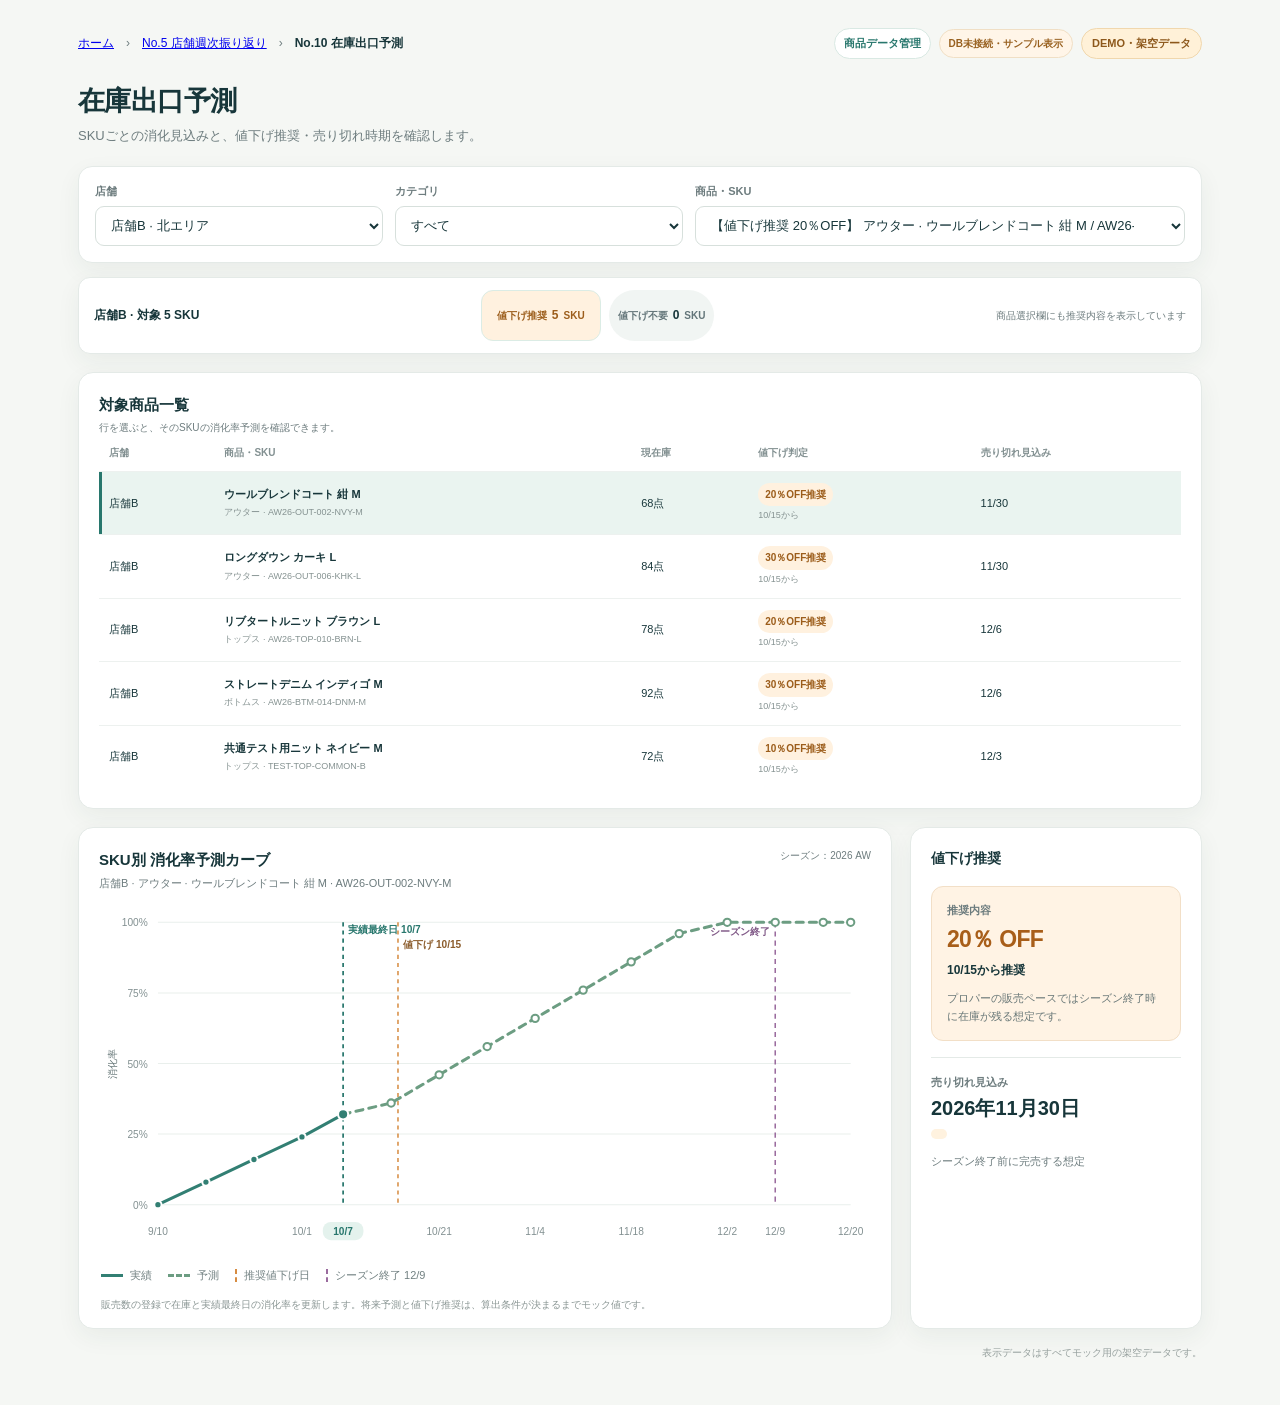
==== commit 8047a20f: "Add files via upload" ====
--- a/index.html
+++ b/index.html
@@ -3,23 +3,135 @@
 <head>
 <meta charset="utf-8">
 <meta name="viewport" content="width=device-width, initial-scale=1">
-<title>C社 アパレル業務モック</title>
+<title>在庫出口予測 | DEMO</title>
 <style>
-:root{--ink:#183238;--muted:#718187;--line:#e1e9e7;--paper:#f5f8f6;--card:#fff;--teal:#177c72;--teal-dark:#17494a;--amber:#915716;--shadow:0 10px 30px rgba(20,58,58,.07)}
-*{box-sizing:border-box}body{margin:0;background:var(--paper);color:var(--ink);font:14px/1.55 "Segoe UI","Yu Gothic UI","Meiryo",sans-serif}a{color:inherit}.app{max-width:1120px;margin:0 auto;padding:30px 28px 54px}.topbar{display:flex;align-items:center;justify-content:space-between;margin-bottom:56px}.brand{font-size:13px;font-weight:750;color:#587075}.demo{font-size:11px;font-weight:700;color:var(--amber);background:#fff0d5;border:1px solid #f4d9a8;border-radius:999px;padding:6px 10px}.eyebrow{font-size:11px;letter-spacing:.12em;color:var(--teal);font-weight:800}.intro h1{font-size:32px;line-height:1.25;letter-spacing:-.03em;margin:8px 0}.intro p{font-size:14px;color:var(--muted);margin:0;max-width:640px}.section-title{margin:38px 0 14px;font-size:15px}.cards{display:grid;grid-template-columns:repeat(2,minmax(0,1fr));gap:16px}.card{display:flex;flex-direction:column;min-height:245px;padding:22px;background:var(--card);border:1px solid var(--line);border-radius:15px;box-shadow:var(--shadow);text-decoration:none;transition:transform .15s,box-shadow .15s}.card:hover{transform:translateY(-2px);box-shadow:0 14px 34px rgba(20,58,58,.11)}.number{font-size:11px;font-weight:800;letter-spacing:.08em;color:var(--teal);background:#eaf5f1;border-radius:7px;padding:5px 8px;align-self:flex-start}.card h3{font-size:19px;margin:16px 0 7px}.card p{font-size:12px;color:var(--muted);margin:0;max-width:38em}.flow{font-size:11px;color:#648078;margin-top:12px}.open{margin-top:auto;padding-top:22px;font-size:12px;font-weight:750;color:var(--teal)}.note{margin-top:24px;padding:13px 15px;background:#edf4f1;border-radius:10px;color:#617579;font-size:11px}.footer{margin-top:38px;text-align:right;color:#96a09e;font-size:10px}@media(max-width:650px){.app{padding:22px 16px 36px}.topbar{margin-bottom:42px}.intro h1{font-size:26px}.cards{grid-template-columns:1fr}.card{min-height:210px}}
+:root{--ink:#17363a;--muted:#6d7c7e;--line:#e4eae7;--paper:#f5f7f4;--card:#fff;--teal:#28776d;--teal-light:#eaf4f0;--orange:#b76a21;--orange-light:#fff3e4;--shadow:0 8px 24px rgba(29,62,58,.06)}
+*{box-sizing:border-box}body{margin:0;background:var(--paper);color:var(--ink);font:14px/1.55 "Segoe UI","Yu Gothic UI","Meiryo",sans-serif}button,select{font:inherit;color:inherit}.app{max-width:1180px;margin:auto;padding:28px 28px 44px}.topbar{display:flex;justify-content:space-between;align-items:center;margin-bottom:26px}.breadcrumb{font-size:12px;color:var(--muted)}.breadcrumb strong{color:var(--ink);font-weight:700}.demo{font-size:11px;font-weight:750;color:#8d581b;background:#fff1d8;border:1px solid #f0d7ad;border-radius:999px;padding:6px 10px}.heading{margin-bottom:20px}.heading h1{margin:0;font-size:27px;line-height:1.25;letter-spacing:-.02em}.heading p{margin:7px 0 0;color:var(--muted);font-size:13px}.filters{display:grid;grid-template-columns:1fr 1fr 1.7fr;gap:12px;padding:16px;background:var(--card);border:1px solid var(--line);border-radius:14px;box-shadow:var(--shadow);margin-bottom:18px}.sku-summary{display:flex;align-items:center;justify-content:space-between;gap:12px;margin:-4px 0 18px;padding:12px 15px;background:#fff;border:1px solid var(--line);border-radius:12px;box-shadow:var(--shadow)}.sku-summary-title{font-size:12px;font-weight:750}.sku-summary-counts{display:flex;flex-wrap:wrap;gap:8px}.sku-chip{display:inline-flex;align-items:center;gap:5px;padding:5px 9px;border-radius:999px;background:#f1f5f3;color:#637579;font-size:10px;font-weight:700}.sku-chip strong{font-size:12px;color:var(--ink)}.sku-chip.recommend{background:#fff1df;color:#9c5d1b}.sku-chip.recommend strong{color:#9c5d1b}.sku-summary-hint{font-size:10px;color:var(--muted)}.field label{display:block;font-size:11px;color:var(--muted);font-weight:700;margin-bottom:6px}.select{width:100%;padding:10px 34px 10px 11px;border:1px solid #d7e0dc;border-radius:9px;background:#fff;font-size:13px;min-height:40px}.readonly{display:flex;align-items:center;gap:8px;min-height:40px}.tag{display:inline-flex;align-items:center;background:#f0f5f2;border:1px solid #e1ebe5;border-radius:8px;padding:8px 10px;font-size:12px;font-weight:700}.layout{display:grid;grid-template-columns:minmax(0,1fr) 292px;gap:18px;align-items:stretch}.card{background:var(--card);border:1px solid var(--line);border-radius:15px;box-shadow:var(--shadow)}.chart-card{padding:20px 20px 16px;min-width:0}.card-head{display:flex;justify-content:space-between;align-items:flex-start;gap:12px;margin-bottom:10px}.card-head h2{font-size:15px;margin:0}.sku-line{font-size:11px;color:var(--muted);margin-top:4px}.chart-caption{font-size:10px;color:var(--muted);white-space:nowrap}.chart-wrap{overflow-x:auto}.chart{display:block;width:100%;min-width:600px;height:auto}.gridline{stroke:#e9efec;stroke-width:1}.axis-label{fill:#829091;font-size:10px}.baseline-tick{fill:#28776d;font-size:10px;font-weight:800}.baseline-annotation{fill:#28776d;font-size:10px;font-weight:800}.axis-title{fill:#667778;font-size:10px}.actual-line{fill:none;stroke:#327f73;stroke-width:3;stroke-linecap:round;stroke-linejoin:round}.forecast-line{fill:none;stroke:#6c9d82;stroke-width:3;stroke-dasharray:7 6;stroke-linecap:round;stroke-linejoin:round}.actual-dot{fill:#327f73;stroke:#fff;stroke-width:2}.forecast-dot{fill:#fff;stroke:#6c9d82;stroke-width:2}.today-line{stroke:#28776d;stroke-width:1.7;stroke-dasharray:4 4}.markdown-line{stroke:#d78c42;stroke-width:1.5;stroke-dasharray:4 4}.season-line{stroke:#9a6b9e;stroke-width:1.5;stroke-dasharray:5 4}.annotation{fill:#8b5c2c;font-size:10px;font-weight:700}.season-annotation{fill:#805987;font-size:10px;font-weight:700}.legend{display:flex;flex-wrap:wrap;gap:16px;margin:9px 2px 0;color:#718081;font-size:11px}.legend-item{display:inline-flex;align-items:center;gap:7px}.legend-line{width:22px;border-top:3px solid #327f73}.legend-line.forecast{border-top:3px dashed #6c9d82}.legend-mark{height:13px;border-left:2px dashed #d78c42}.season-mark{height:13px;border-left:2px dashed #9a6b9e}.note{font-size:10px;color:#8a9694;margin:13px 2px 0}.side{padding:20px;display:flex;flex-direction:column;gap:16px}.side h2{font-size:14px;margin:0}.recommend{background:var(--teal-light);border:1px solid #dbece5;border-radius:12px;padding:15px}.recommend.needs{background:var(--orange-light);border-color:#f2dfc7}.recommend-label{font-size:11px;color:var(--muted);font-weight:700}.recommend-value{font-size:23px;font-weight:800;letter-spacing:-.03em;margin-top:3px;color:#286d5b}.recommend.needs .recommend-value{color:#a85e19}.recommend-date{font-size:12px;font-weight:700;margin-top:4px}.reason{font-size:11px;color:#687777;line-height:1.65;margin:9px 0 0}.divider{height:1px;background:var(--line)}.sellout-label{font-size:11px;color:var(--muted);font-weight:700}.sellout-date{font-size:20px;font-weight:800;line-height:1.3;margin-top:4px}.sellout-state{display:inline-flex;margin-top:8px;padding:5px 8px;border-radius:999px;background:#fff2df;color:#a45f19;font-size:10px;font-weight:750}.stockline{font-size:11px;color:var(--muted);margin-top:7px}.empty-hint{font-size:11px;color:var(--muted)}footer{text-align:right;color:#96a09e;font-size:10px;margin-top:16px}@media(max-width:800px){.app{padding:20px 16px 32px}.sku-summary{align-items:flex-start;flex-direction:column}.filters{grid-template-columns:1fr 1fr}.field.sku{grid-column:1/-1}.layout{grid-template-columns:1fr}.side{display:grid;grid-template-columns:1fr 1fr;align-items:center}.side h2,.side .divider{grid-column:1/-1}.sellout{padding-left:14px;border-left:1px solid var(--line)}}@media(max-width:500px){.heading h1{font-size:23px}.filters{grid-template-columns:1fr}.field.sku{grid-column:auto}.side{grid-template-columns:1fr}.side h2,.side .divider{grid-column:auto}.sellout{padding-left:0;border-left:0}.chart-card,.side{padding:16px}.chart-caption{white-space:normal;text-align:right}}
 </style>
+<style>
+.products-view{padding:20px;margin-bottom:18px}.products-wrap{overflow:auto}.products-table{width:100%;border-collapse:collapse;min-width:650px}.products-table th{padding:0 10px 10px;text-align:left;color:#829091;font-size:10px;font-weight:700}.products-table td{padding:11px 10px;border-top:1px solid #edf1ef;font-size:11px}.products-table tr.product-row{cursor:pointer}.products-table tr.product-row:hover,.products-table tr.product-row:focus{background:#f4faf8;outline:none}.products-table tr.product-row.selected{background:#eaf4f0;box-shadow:inset 3px 0 #28776d}.products-name{font-weight:750}.products-meta{display:block;margin-top:3px;color:#859291;font-size:9px}.decision-badge{display:inline-flex;padding:4px 7px;border-radius:999px;background:#fff1df;color:#9c5d1b;font-size:10px;font-weight:750}.decision-badge.keep{background:#eaf4f0;color:#327365}.products-hint{font-size:10px;color:var(--muted);margin-top:4px}.topbar-badges{display:flex;align-items:center;gap:8px}.db-status{display:inline-flex;font-size:10px;font-weight:700;color:#327365;background:#eaf4f0;border:1px solid #d9e9e3;border-radius:999px;padding:6px 9px}.db-status.error{color:#98601f;background:#fff5e8;border-color:#f0dfc5}
+</style>
+<style>.manage-link{font-size:11px;font-weight:700;color:#28776d;text-decoration:none;padding:6px 9px;border:1px solid #d9e9e3;border-radius:999px;background:#fff}.manage-link:hover{text-decoration:underline;background:#eaf4f0}</style>
 </head>
 <body>
 <main class="app">
-<header class="topbar"><div class="brand">店舗運営ダッシュボード</div><span class="demo">DEMO · 架空データ</span></header>
-<section class="intro"><div class="eyebrow">APPAREL WORKFLOW MOCK</div><h1>業務モック一覧</h1><p>確認したい業務を選んでください。店舗の週次振り返りから、商品ごとの在庫確認へ進めます。</p></section>
-<h2 class="section-title">利用する画面</h2>
-<nav class="cards" aria-label="業務モック一覧">
-<a class="card" href="./No5/index.html"><span class="number">No.5</span><h3>店舗週次振り返り</h3><p>店舗ごとの客数・買上率・客単価と日報コメントを見て、フォローが必要な店舗を確認します。</p><span class="flow">業務の入口 · 店舗全体を振り返る</span><span class="open">No.5を開く →</span></a>
-<a class="card" href="./No10/index.html"><span class="number">No.10</span><h3>在庫出口予測</h3><p>商品・SKUごとの消化見込み、値下げ推奨、売り切れ見込みを確認します。</p><span class="flow">No.5から対象商品を深掘り</span><span class="open">No.10を開く →</span></a>
-</nav>
-<div class="note">表示内容はすべてモック用の架空データです。No.5で店舗を選び、詳細欄のリンクからNo.10へ進むと、対応するサンプル店舗・SKUが選択されます。</div>
-<footer class="footer">C社 アパレル業務モック</footer>
+  <div class="topbar">
+    <div class="breadcrumb"><a href="../index.html">ホーム</a>　›　<a href="../No5/index.html">No.5 店舗週次振り返り</a>　›　<strong>No.10 在庫出口予測</strong></div>
+    <div class="topbar-badges"><a class="manage-link" href="manage.html">商品データ管理</a><span class="db-status" id="dbStatus">Supabase接続確認中</span><span class="demo">DEMO・架空データ</span></div>
+  </div>
+  <header class="heading">
+    <h1>在庫出口予測</h1>
+    <p>SKUごとの消化見込みと、値下げ推奨・売り切れ時期を確認します。</p>
+  </header>
+  <section class="filters" aria-label="対象選択">
+    <div class="field"><label for="storeSelect">店舗</label><select class="select" id="storeSelect"></select></div>
+    <div class="field"><label for="categorySelect">カテゴリ</label><select class="select" id="categorySelect"><option value="all">すべて</option><option value="アウター">アウター</option><option value="トップス">トップス</option><option value="ボトムス">ボトムス</option></select></div>
+    <div class="field sku"><label for="skuSelect">商品・SKU</label><select class="select" id="skuSelect"></select></div>
+  </section>
+  <section class="sku-summary" id="skuSummary" aria-live="polite"></section>
+  <section class="card products-view" id="allProductsView">
+    <div class="card-head"><div><h2>対象商品一覧</h2><div class="products-hint">行を選ぶと、そのSKUの消化率予測を確認できます。</div></div></div>
+    <div class="products-wrap"><table class="products-table"><thead><tr><th>店舗</th><th>商品・SKU</th><th>現在庫</th><th>値下げ判定</th><th>売り切れ見込み</th></tr></thead><tbody id="productsRows"></tbody></table></div>
+  </section>
+  <section class="layout" id="detailLayout">
+    <article class="card chart-card">
+      <div class="card-head">
+        <div><h2>SKU別 消化率予測カーブ</h2><div class="sku-line" id="skuDescription"></div></div>
+        <div class="chart-caption">シーズン：2026 AW</div>
+      </div>
+      <div class="chart-wrap"><svg class="chart" id="chart" viewBox="0 0 760 350" role="img" aria-label="選択したSKUの消化率実績と予測"></svg></div>
+      <div class="legend" aria-label="グラフ凡例">
+        <span class="legend-item"><i class="legend-line"></i>実績</span>
+        <span class="legend-item"><i class="legend-line forecast"></i>予測</span>
+        <span class="legend-item" id="markdownLegend"><i class="legend-mark"></i>推奨値下げ日</span>
+        <span class="legend-item"><i class="season-mark"></i>シーズン終了 12/9</span>
+      </div>
+      <p class="note">販売数の登録で在庫と実績最終日の消化率を更新します。将来予測と値下げ推奨は、算出条件が決まるまでモック値です。</p>
+    </article>
+    <aside class="card side" aria-label="推奨内容">
+      <h2>値下げ推奨</h2>
+      <div class="recommend" id="recommendCard">
+        <div class="recommend-label">推奨内容</div>
+        <div class="recommend-value" id="recommendValue"></div>
+        <div class="recommend-date" id="recommendDate"></div>
+        <p class="reason" id="reason"></p>
+      </div>
+      <div class="divider"></div>
+      <div class="sellout">
+        <div class="sellout-label">売り切れ見込み</div>
+        <div class="sellout-date" id="selloutDate"></div>
+        <span class="sellout-state" id="selloutState" hidden></span>
+        <div class="stockline" id="stockLine"></div>
+      </div>
+    </aside>
+  </section>
+  <footer>表示データはすべてモック用の架空データです。</footer>
 </main>
+<script src="data.js"></script>
+<script>
+const dates=['2026-09-10','2026-09-17','2026-09-24','2026-10-01','2026-10-07','2026-10-14','2026-10-21','2026-10-28','2026-11-04','2026-11-11','2026-11-18','2026-11-25','2026-12-02','2026-12-09','2026-12-16','2026-12-20'];
+const SUPABASE_URL='https://gbimzagwjcgblcecposy.supabase.co';
+const SUPABASE_PUBLISHABLE_KEY='sb_publishable_XToT7s_XGQ2eXZtW3vh5eg_SiR21pQJ';
+let skuData=demoSkuData;
+const storeSelect=document.getElementById('storeSelect'),categorySelect=document.getElementById('categorySelect'),skuSelect=document.getElementById('skuSelect');
+function setDbStatus(message,offline=false){const status=document.getElementById('dbStatus');status.textContent=message;status.classList.toggle('error',offline)}
+async function databaseRequest(path,options={}){const response=await fetch(`${SUPABASE_URL}/rest/v1/${path}`,{...options,headers:{apikey:SUPABASE_PUBLISHABLE_KEY,'Content-Type':'application/json',...(options.headers||{})}});const body=await response.text();if(!response.ok)throw new Error(body||`HTTP ${response.status}`);return body?JSON.parse(body):null}
+async function initializeSkuDatabase(){try{const rows=await databaseRequest('inventory_forecast_state?select=id,payload&id=eq.1');if(rows?.length){const remoteRows=rows[0].payload;if(!Array.isArray(remoteRows)||!remoteRows.every(x=>x&&x.id&&storeInfo[x.store]&&Array.isArray(x.curve)))throw new Error('保存データの形式が不正です');skuData=remoteRows;setDbStatus('Supabase接続済み')}else{await databaseRequest('inventory_forecast_state?on_conflict=id',{method:'POST',headers:{Prefer:'resolution=merge-duplicates,return=minimal'},body:JSON.stringify({id:1,payload:demoSkuData,updated_at:new Date().toISOString()})});skuData=demoSkuData;setDbStatus('サンプルデータをSupabaseに保存済み')}}catch(error){console.warn('Supabase connection unavailable:',error);skuData=demoSkuData;setDbStatus('DB未接続・サンプル表示',true)}}
+function renderSkuSummary(){const storeId=storeSelect.value,list=skuData.filter(x=>(storeId==="all"||x.store===storeId)&&(categorySelect.value==="all"||x.category===categorySelect.value)),recommended=list.filter(x=>x.markdown>0).length,storeLabel=storeId==="all"?"全店舗":storeInfo[storeId].name;document.getElementById("skuSummary").innerHTML=`<span class="sku-summary-title">${storeLabel} · 対象 ${list.length} SKU</span><span class="sku-summary-counts"><span class="sku-chip recommend">値下げ推奨 <strong>${recommended}</strong> SKU</span><span class="sku-chip">値下げ不要 <strong>${list.length-recommended}</strong> SKU</span></span><span class="sku-summary-hint">商品選択欄にも推奨内容を表示しています</span>`}
+function populateStores(){storeSelect.innerHTML=`<option value="all">すべて</option>`+Object.entries(storeInfo).map(([id,s])=>`<option value="${id}">${s.name} · ${s.area}</option>`).join('')}
+function populateSkus(preferred){const list=skuData.filter(x=>(storeSelect.value==='all'||x.store===storeSelect.value)&&(categorySelect.value==='all'||x.category===categorySelect.value));skuSelect.innerHTML=`<option value="all">すべての商品</option>`+list.map(x=>`<option value="${x.id}">${x.markdown>0?`【値下げ推奨 ${x.markdown}％OFF】`:`【値下げ不要】`} ${x.category} · ${x.name} ${x.variant} / ${x.id}</option>`).join('');if(preferred&&(preferred==='all'||list.some(x=>x.id===preferred)))skuSelect.value=preferred}
+function renderProducts(){const list=skuData.filter(x=>(storeSelect.value==='all'||x.store===storeSelect.value)&&(categorySelect.value==='all'||x.category===categorySelect.value));const tbody=document.getElementById('productsRows');tbody.innerHTML=list.map(x=>`<tr class="product-row ${x.id===skuSelect.value?'selected':''}" data-sku="${x.id}" role="button" tabindex="0" aria-label="${x.name} ${x.variant}の詳細を表示" aria-pressed="${x.id===skuSelect.value}"><td>${storeInfo[x.store].name}</td><td><span class="products-name">${x.name} ${x.variant}</span><span class="products-meta">${x.category} · ${x.id}</span></td><td>${x.current}点</td><td>${x.markdown>0?`<span class="decision-badge">${x.markdown}％OFF推奨</span><span class="products-meta">${shortDate(x.markdownDate)}から</span>`:`<span class="decision-badge keep">値下げ不要</span>`}</td><td>${shortDate(x.sellout)}${x.endStock>0?' · シーズン内完売なし':''}</td></tr>`).join('')||'<tr><td colspan="5">対象商品がありません。</td></tr>';tbody.querySelectorAll('.product-row').forEach(row=>{const choose=()=>{skuSelect.value=row.dataset.sku;render()};row.addEventListener('click',choose);row.addEventListener('keydown',event=>{if(event.key==='Enter'||event.key===' '){event.preventDefault();choose()}})})}
+function pct(v){return `${Number(v).toFixed(1).replace(/\.0$/,'')}％`}
+function shortDate(s){const d=new Date(`${s}T00:00:00`);return `${d.getMonth()+1}/${d.getDate()}`}
+function drawChart(item){
+ const svg=document.getElementById('chart'),W=760,H=350,L=58,R=20,T=20,B=52,plotW=W-L-R,plotH=H-T-B;
+ const dateTimes=dates.map(d=>new Date(`${d}T00:00:00`).getTime()),dateSpan=dateTimes[dateTimes.length-1]-dateTimes[0];
+ const x=i=>L+plotW*(dateTimes[i]-dateTimes[0])/dateSpan,y=v=>T+plotH*(1-v/100);
+ const path=(start,end)=>item.curve.slice(start,end+1).map((v,j)=>`${j===0?'M':'L'} ${x(start+j).toFixed(1)} ${y(v).toFixed(1)}`).join(' ');
+ let html='';
+ [0,25,50,75,100].forEach(v=>{html+=`<line class="gridline" x1="${L}" y1="${y(v)}" x2="${W-R}" y2="${y(v)}"/><text class="axis-label" x="${L-10}" y="${y(v)+4}" text-anchor="end">${v}%</text>`});
+ html+=`<text class="axis-title" transform="translate(17 ${T+plotH/2}) rotate(-90)" text-anchor="middle">消化率</text>`;
+ const ticks=[0,3,4,6,8,10,12,13,15];
+ const actualIndex=4;
+ ticks.forEach(i=>{if(i<dates.length){const baseline=i===actualIndex;if(baseline)html+=`<rect x="${x(i)-20}" y="${H-35}" width="40" height="18" rx="8" fill="#e4f2ed"/>`;html+=`<text class="${baseline?'baseline-tick':'axis-label'}" x="${x(i)}" y="${H-22}" text-anchor="middle">${shortDate(dates[i])}</text>`}});
+ const seasonEndIndex=13;
+ html+=`<line class="today-line" x1="${x(actualIndex)}" y1="${T}" x2="${x(actualIndex)}" y2="${T+plotH}"/><text class="baseline-annotation" x="${x(actualIndex)+5}" y="${T+11}">実績最終日 10/7</text>`;
+ html+=`<line class="season-line" x1="${x(seasonEndIndex)}" y1="${T}" x2="${x(seasonEndIndex)}" y2="${T+plotH}"/><text class="season-annotation" x="${x(seasonEndIndex)-5}" y="${T+12}" text-anchor="end">シーズン終了</text>`;
+ if(item.markdownDate){const a=new Date('2026-10-14T00:00:00').getTime(),b=new Date('2026-10-21T00:00:00').getTime(),m=new Date(item.markdownDate+'T00:00:00').getTime(),mx=x(5)+(x(6)-x(5))*(m-a)/(b-a);html+=`<line class="markdown-line" x1="${mx}" y1="${T}" x2="${mx}" y2="${T+plotH}"/><text class="annotation" x="${Math.min(mx+5,W-110)}" y="${T+25}">値下げ ${shortDate(item.markdownDate)}</text>`}
+ html+=`<path class="actual-line" d="${path(0,actualIndex)}"/><path class="forecast-line" d="${path(actualIndex,dates.length-1)}"/>`;
+ item.curve.forEach((v,i)=>{const cls=i<=actualIndex?'actual-dot':'forecast-dot';html+=`<circle class="${cls}" cx="${x(i)}" cy="${y(v)}" r="${i===actualIndex?5:3.6}"><title>${shortDate(dates[i])}：${pct(v)}</title></circle>`});
+ svg.innerHTML=html;
+}
+function render(){
+ renderSkuSummary();
+ const allProducts=skuSelect.value==='all';document.getElementById('allProductsView').hidden=false;document.getElementById('detailLayout').hidden=allProducts;renderProducts();
+ if(allProducts){const url=new URL(location.href);url.searchParams.set('store',storeSelect.value);url.searchParams.set('category',categorySelect.value);url.searchParams.set('sku','all');history.replaceState(null,'',url);return}
+ const item=skuData.find(x=>x.id===skuSelect.value);if(!item)return;
+ document.getElementById('skuDescription').textContent=`${storeInfo[item.store].name} · ${item.category} · ${item.name} ${item.variant} · ${item.id}`;
+ const rec=document.getElementById('recommendCard');rec.classList.toggle('needs',item.markdown>0);
+ document.getElementById('recommendValue').textContent=item.markdown?`${item.markdown}％ OFF`:'値下げ不要';
+ document.getElementById('recommendDate').textContent=item.markdown?`${shortDate(item.markdownDate)}から推奨`:'プロパー価格を維持';
+ document.getElementById('reason').textContent=item.reason;
+ document.getElementById('selloutDate').textContent=`${new Date(item.sellout+'T00:00:00').getFullYear()}年${new Date(item.sellout+'T00:00:00').getMonth()+1}月${new Date(item.sellout+'T00:00:00').getDate()}日`;
+ const late=item.endStock>0;const state=document.getElementById('selloutState');state.hidden=!late;state.textContent=late?'シーズン内完売見込みなし':'';
+ document.getElementById('stockLine').textContent=late?`12/9時点の予測残在庫：約${item.endStock}点`:'シーズン終了前に完売する想定';
+ document.getElementById('markdownLegend').style.display=item.markdown?'inline-flex':'none';
+ drawChart(item);
+ const url=new URL(location.href);url.searchParams.set('store',storeSelect.value);url.searchParams.set('category',categorySelect.value);url.searchParams.set('sku',item.id);history.replaceState(null,'',url);
+}
+async function startApp(){
+ await initializeSkuDatabase();
+ populateStores();
+ const params=new URLSearchParams(location.search),initialStore=params.get('store'),initialSku=params.get('sku'),initialCategory=params.get('category');
+ const initialItem=skuData.find(x=>x.id===initialSku);
+ storeSelect.value=initialStore==='all'?'all':(initialItem?.store||(initialStore&&storeInfo[initialStore]?initialStore:'B'));
+ categorySelect.value=initialCategory==='all'?'all':(initialItem?.category||(initialCategory&&['アウター','トップス','ボトムス'].includes(initialCategory)?initialCategory:'all'));
+ populateSkus(initialSku||'AW26-OUT-002-NVY-M');if(!skuSelect.value)populateSkus();render();
+ storeSelect.addEventListener('change',()=>{const current=skuData.find(x=>x.id===skuSelect.value);if(skuSelect.value==='all')populateSkus('all');else{const available=skuData.filter(x=>(storeSelect.value==='all'||x.store===storeSelect.value)&&(categorySelect.value==='all'||x.category===categorySelect.value));const match=available.find(x=>x.id===skuSelect.value)||(current&&available.find(x=>x.name===current.name&&x.variant===current.variant))||(current&&available.find(x=>x.name===current.name));populateSkus(match?match.id:'all')}render()});
+ categorySelect.addEventListener('change',()=>{const current=skuData.find(x=>x.id===skuSelect.value);const keep=current&&(categorySelect.value==='all'||current.category===categorySelect.value);populateSkus(keep?current.id:'all');render()});
+ skuSelect.addEventListener('change',render);
+}
+startApp();
+</script>
 </body>
-</html>+</html>
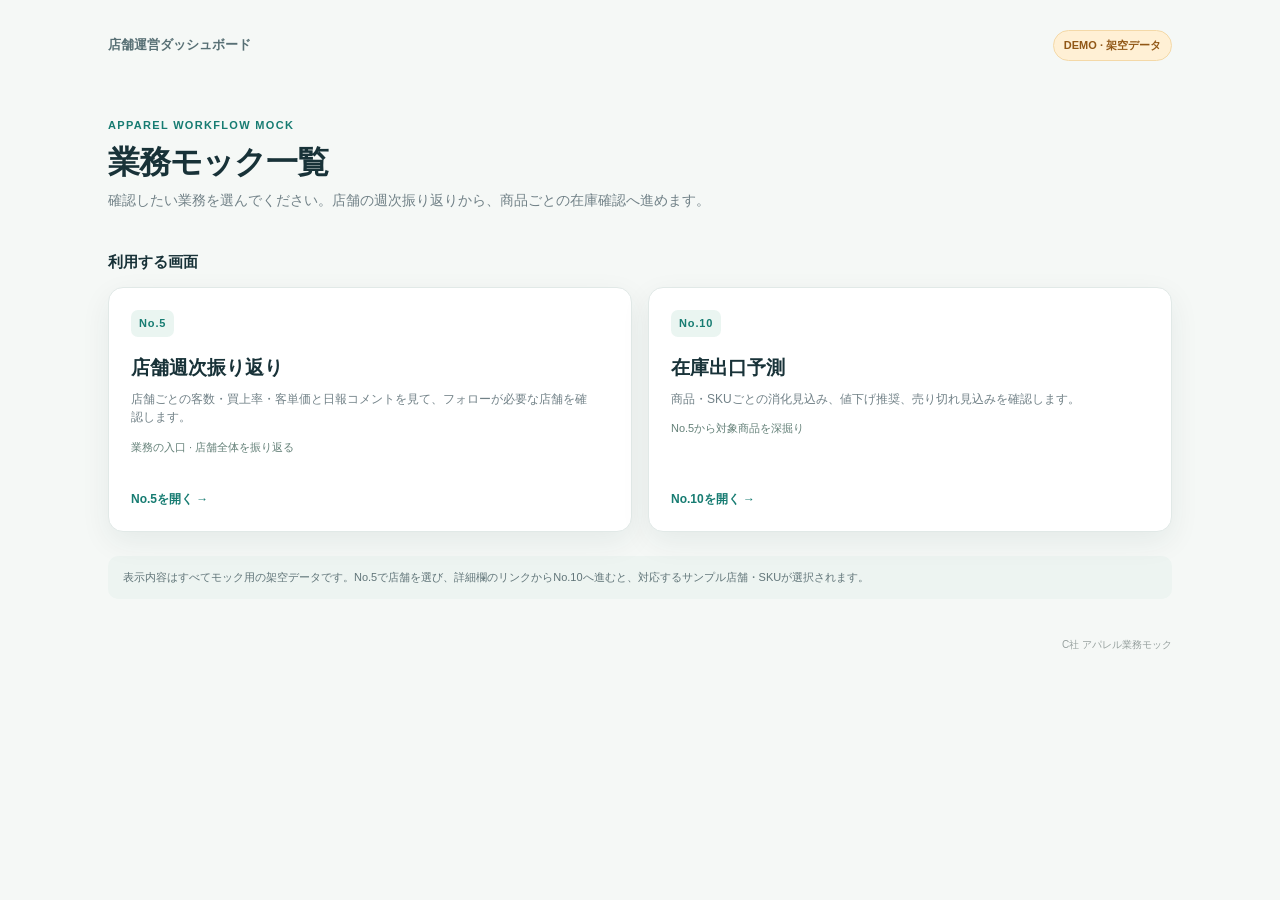
==== commit 57733db2: "Add files via upload" ====
--- a/index.html
+++ b/index.html
@@ -3,135 +3,23 @@
 <head>
 <meta charset="utf-8">
 <meta name="viewport" content="width=device-width, initial-scale=1">
-<title>在庫出口予測 | DEMO</title>
+<title>C社 アパレル業務モック</title>
 <style>
-:root{--ink:#17363a;--muted:#6d7c7e;--line:#e4eae7;--paper:#f5f7f4;--card:#fff;--teal:#28776d;--teal-light:#eaf4f0;--orange:#b76a21;--orange-light:#fff3e4;--shadow:0 8px 24px rgba(29,62,58,.06)}
-*{box-sizing:border-box}body{margin:0;background:var(--paper);color:var(--ink);font:14px/1.55 "Segoe UI","Yu Gothic UI","Meiryo",sans-serif}button,select{font:inherit;color:inherit}.app{max-width:1180px;margin:auto;padding:28px 28px 44px}.topbar{display:flex;justify-content:space-between;align-items:center;margin-bottom:26px}.breadcrumb{font-size:12px;color:var(--muted)}.breadcrumb strong{color:var(--ink);font-weight:700}.demo{font-size:11px;font-weight:750;color:#8d581b;background:#fff1d8;border:1px solid #f0d7ad;border-radius:999px;padding:6px 10px}.heading{margin-bottom:20px}.heading h1{margin:0;font-size:27px;line-height:1.25;letter-spacing:-.02em}.heading p{margin:7px 0 0;color:var(--muted);font-size:13px}.filters{display:grid;grid-template-columns:1fr 1fr 1.7fr;gap:12px;padding:16px;background:var(--card);border:1px solid var(--line);border-radius:14px;box-shadow:var(--shadow);margin-bottom:18px}.sku-summary{display:flex;align-items:center;justify-content:space-between;gap:12px;margin:-4px 0 18px;padding:12px 15px;background:#fff;border:1px solid var(--line);border-radius:12px;box-shadow:var(--shadow)}.sku-summary-title{font-size:12px;font-weight:750}.sku-summary-counts{display:flex;flex-wrap:wrap;gap:8px}.sku-chip{display:inline-flex;align-items:center;gap:5px;padding:5px 9px;border-radius:999px;background:#f1f5f3;color:#637579;font-size:10px;font-weight:700}.sku-chip strong{font-size:12px;color:var(--ink)}.sku-chip.recommend{background:#fff1df;color:#9c5d1b}.sku-chip.recommend strong{color:#9c5d1b}.sku-summary-hint{font-size:10px;color:var(--muted)}.field label{display:block;font-size:11px;color:var(--muted);font-weight:700;margin-bottom:6px}.select{width:100%;padding:10px 34px 10px 11px;border:1px solid #d7e0dc;border-radius:9px;background:#fff;font-size:13px;min-height:40px}.readonly{display:flex;align-items:center;gap:8px;min-height:40px}.tag{display:inline-flex;align-items:center;background:#f0f5f2;border:1px solid #e1ebe5;border-radius:8px;padding:8px 10px;font-size:12px;font-weight:700}.layout{display:grid;grid-template-columns:minmax(0,1fr) 292px;gap:18px;align-items:stretch}.card{background:var(--card);border:1px solid var(--line);border-radius:15px;box-shadow:var(--shadow)}.chart-card{padding:20px 20px 16px;min-width:0}.card-head{display:flex;justify-content:space-between;align-items:flex-start;gap:12px;margin-bottom:10px}.card-head h2{font-size:15px;margin:0}.sku-line{font-size:11px;color:var(--muted);margin-top:4px}.chart-caption{font-size:10px;color:var(--muted);white-space:nowrap}.chart-wrap{overflow-x:auto}.chart{display:block;width:100%;min-width:600px;height:auto}.gridline{stroke:#e9efec;stroke-width:1}.axis-label{fill:#829091;font-size:10px}.baseline-tick{fill:#28776d;font-size:10px;font-weight:800}.baseline-annotation{fill:#28776d;font-size:10px;font-weight:800}.axis-title{fill:#667778;font-size:10px}.actual-line{fill:none;stroke:#327f73;stroke-width:3;stroke-linecap:round;stroke-linejoin:round}.forecast-line{fill:none;stroke:#6c9d82;stroke-width:3;stroke-dasharray:7 6;stroke-linecap:round;stroke-linejoin:round}.actual-dot{fill:#327f73;stroke:#fff;stroke-width:2}.forecast-dot{fill:#fff;stroke:#6c9d82;stroke-width:2}.today-line{stroke:#28776d;stroke-width:1.7;stroke-dasharray:4 4}.markdown-line{stroke:#d78c42;stroke-width:1.5;stroke-dasharray:4 4}.season-line{stroke:#9a6b9e;stroke-width:1.5;stroke-dasharray:5 4}.annotation{fill:#8b5c2c;font-size:10px;font-weight:700}.season-annotation{fill:#805987;font-size:10px;font-weight:700}.legend{display:flex;flex-wrap:wrap;gap:16px;margin:9px 2px 0;color:#718081;font-size:11px}.legend-item{display:inline-flex;align-items:center;gap:7px}.legend-line{width:22px;border-top:3px solid #327f73}.legend-line.forecast{border-top:3px dashed #6c9d82}.legend-mark{height:13px;border-left:2px dashed #d78c42}.season-mark{height:13px;border-left:2px dashed #9a6b9e}.note{font-size:10px;color:#8a9694;margin:13px 2px 0}.side{padding:20px;display:flex;flex-direction:column;gap:16px}.side h2{font-size:14px;margin:0}.recommend{background:var(--teal-light);border:1px solid #dbece5;border-radius:12px;padding:15px}.recommend.needs{background:var(--orange-light);border-color:#f2dfc7}.recommend-label{font-size:11px;color:var(--muted);font-weight:700}.recommend-value{font-size:23px;font-weight:800;letter-spacing:-.03em;margin-top:3px;color:#286d5b}.recommend.needs .recommend-value{color:#a85e19}.recommend-date{font-size:12px;font-weight:700;margin-top:4px}.reason{font-size:11px;color:#687777;line-height:1.65;margin:9px 0 0}.divider{height:1px;background:var(--line)}.sellout-label{font-size:11px;color:var(--muted);font-weight:700}.sellout-date{font-size:20px;font-weight:800;line-height:1.3;margin-top:4px}.sellout-state{display:inline-flex;margin-top:8px;padding:5px 8px;border-radius:999px;background:#fff2df;color:#a45f19;font-size:10px;font-weight:750}.stockline{font-size:11px;color:var(--muted);margin-top:7px}.empty-hint{font-size:11px;color:var(--muted)}footer{text-align:right;color:#96a09e;font-size:10px;margin-top:16px}@media(max-width:800px){.app{padding:20px 16px 32px}.sku-summary{align-items:flex-start;flex-direction:column}.filters{grid-template-columns:1fr 1fr}.field.sku{grid-column:1/-1}.layout{grid-template-columns:1fr}.side{display:grid;grid-template-columns:1fr 1fr;align-items:center}.side h2,.side .divider{grid-column:1/-1}.sellout{padding-left:14px;border-left:1px solid var(--line)}}@media(max-width:500px){.heading h1{font-size:23px}.filters{grid-template-columns:1fr}.field.sku{grid-column:auto}.side{grid-template-columns:1fr}.side h2,.side .divider{grid-column:auto}.sellout{padding-left:0;border-left:0}.chart-card,.side{padding:16px}.chart-caption{white-space:normal;text-align:right}}
+:root{--ink:#183238;--muted:#718187;--line:#e1e9e7;--paper:#f5f8f6;--card:#fff;--teal:#177c72;--teal-dark:#17494a;--amber:#915716;--shadow:0 10px 30px rgba(20,58,58,.07)}
+*{box-sizing:border-box}body{margin:0;background:var(--paper);color:var(--ink);font:14px/1.55 "Segoe UI","Yu Gothic UI","Meiryo",sans-serif}a{color:inherit}.app{max-width:1120px;margin:0 auto;padding:30px 28px 54px}.topbar{display:flex;align-items:center;justify-content:space-between;margin-bottom:56px}.brand{font-size:13px;font-weight:750;color:#587075}.demo{font-size:11px;font-weight:700;color:var(--amber);background:#fff0d5;border:1px solid #f4d9a8;border-radius:999px;padding:6px 10px}.eyebrow{font-size:11px;letter-spacing:.12em;color:var(--teal);font-weight:800}.intro h1{font-size:32px;line-height:1.25;letter-spacing:-.03em;margin:8px 0}.intro p{font-size:14px;color:var(--muted);margin:0;max-width:640px}.section-title{margin:38px 0 14px;font-size:15px}.cards{display:grid;grid-template-columns:repeat(2,minmax(0,1fr));gap:16px}.card{display:flex;flex-direction:column;min-height:245px;padding:22px;background:var(--card);border:1px solid var(--line);border-radius:15px;box-shadow:var(--shadow);text-decoration:none;transition:transform .15s,box-shadow .15s}.card:hover{transform:translateY(-2px);box-shadow:0 14px 34px rgba(20,58,58,.11)}.number{font-size:11px;font-weight:800;letter-spacing:.08em;color:var(--teal);background:#eaf5f1;border-radius:7px;padding:5px 8px;align-self:flex-start}.card h3{font-size:19px;margin:16px 0 7px}.card p{font-size:12px;color:var(--muted);margin:0;max-width:38em}.flow{font-size:11px;color:#648078;margin-top:12px}.open{margin-top:auto;padding-top:22px;font-size:12px;font-weight:750;color:var(--teal)}.note{margin-top:24px;padding:13px 15px;background:#edf4f1;border-radius:10px;color:#617579;font-size:11px}.footer{margin-top:38px;text-align:right;color:#96a09e;font-size:10px}@media(max-width:650px){.app{padding:22px 16px 36px}.topbar{margin-bottom:42px}.intro h1{font-size:26px}.cards{grid-template-columns:1fr}.card{min-height:210px}}
 </style>
-<style>
-.products-view{padding:20px;margin-bottom:18px}.products-wrap{overflow:auto}.products-table{width:100%;border-collapse:collapse;min-width:650px}.products-table th{padding:0 10px 10px;text-align:left;color:#829091;font-size:10px;font-weight:700}.products-table td{padding:11px 10px;border-top:1px solid #edf1ef;font-size:11px}.products-table tr.product-row{cursor:pointer}.products-table tr.product-row:hover,.products-table tr.product-row:focus{background:#f4faf8;outline:none}.products-table tr.product-row.selected{background:#eaf4f0;box-shadow:inset 3px 0 #28776d}.products-name{font-weight:750}.products-meta{display:block;margin-top:3px;color:#859291;font-size:9px}.decision-badge{display:inline-flex;padding:4px 7px;border-radius:999px;background:#fff1df;color:#9c5d1b;font-size:10px;font-weight:750}.decision-badge.keep{background:#eaf4f0;color:#327365}.products-hint{font-size:10px;color:var(--muted);margin-top:4px}.topbar-badges{display:flex;align-items:center;gap:8px}.db-status{display:inline-flex;font-size:10px;font-weight:700;color:#327365;background:#eaf4f0;border:1px solid #d9e9e3;border-radius:999px;padding:6px 9px}.db-status.error{color:#98601f;background:#fff5e8;border-color:#f0dfc5}
-</style>
-<style>.manage-link{font-size:11px;font-weight:700;color:#28776d;text-decoration:none;padding:6px 9px;border:1px solid #d9e9e3;border-radius:999px;background:#fff}.manage-link:hover{text-decoration:underline;background:#eaf4f0}</style>
 </head>
 <body>
 <main class="app">
-  <div class="topbar">
-    <div class="breadcrumb"><a href="../index.html">ホーム</a>　›　<a href="../No5/index.html">No.5 店舗週次振り返り</a>　›　<strong>No.10 在庫出口予測</strong></div>
-    <div class="topbar-badges"><a class="manage-link" href="manage.html">商品データ管理</a><span class="db-status" id="dbStatus">Supabase接続確認中</span><span class="demo">DEMO・架空データ</span></div>
-  </div>
-  <header class="heading">
-    <h1>在庫出口予測</h1>
-    <p>SKUごとの消化見込みと、値下げ推奨・売り切れ時期を確認します。</p>
-  </header>
-  <section class="filters" aria-label="対象選択">
-    <div class="field"><label for="storeSelect">店舗</label><select class="select" id="storeSelect"></select></div>
-    <div class="field"><label for="categorySelect">カテゴリ</label><select class="select" id="categorySelect"><option value="all">すべて</option><option value="アウター">アウター</option><option value="トップス">トップス</option><option value="ボトムス">ボトムス</option></select></div>
-    <div class="field sku"><label for="skuSelect">商品・SKU</label><select class="select" id="skuSelect"></select></div>
-  </section>
-  <section class="sku-summary" id="skuSummary" aria-live="polite"></section>
-  <section class="card products-view" id="allProductsView">
-    <div class="card-head"><div><h2>対象商品一覧</h2><div class="products-hint">行を選ぶと、そのSKUの消化率予測を確認できます。</div></div></div>
-    <div class="products-wrap"><table class="products-table"><thead><tr><th>店舗</th><th>商品・SKU</th><th>現在庫</th><th>値下げ判定</th><th>売り切れ見込み</th></tr></thead><tbody id="productsRows"></tbody></table></div>
-  </section>
-  <section class="layout" id="detailLayout">
-    <article class="card chart-card">
-      <div class="card-head">
-        <div><h2>SKU別 消化率予測カーブ</h2><div class="sku-line" id="skuDescription"></div></div>
-        <div class="chart-caption">シーズン：2026 AW</div>
-      </div>
-      <div class="chart-wrap"><svg class="chart" id="chart" viewBox="0 0 760 350" role="img" aria-label="選択したSKUの消化率実績と予測"></svg></div>
-      <div class="legend" aria-label="グラフ凡例">
-        <span class="legend-item"><i class="legend-line"></i>実績</span>
-        <span class="legend-item"><i class="legend-line forecast"></i>予測</span>
-        <span class="legend-item" id="markdownLegend"><i class="legend-mark"></i>推奨値下げ日</span>
-        <span class="legend-item"><i class="season-mark"></i>シーズン終了 12/9</span>
-      </div>
-      <p class="note">販売数の登録で在庫と実績最終日の消化率を更新します。将来予測と値下げ推奨は、算出条件が決まるまでモック値です。</p>
-    </article>
-    <aside class="card side" aria-label="推奨内容">
-      <h2>値下げ推奨</h2>
-      <div class="recommend" id="recommendCard">
-        <div class="recommend-label">推奨内容</div>
-        <div class="recommend-value" id="recommendValue"></div>
-        <div class="recommend-date" id="recommendDate"></div>
-        <p class="reason" id="reason"></p>
-      </div>
-      <div class="divider"></div>
-      <div class="sellout">
-        <div class="sellout-label">売り切れ見込み</div>
-        <div class="sellout-date" id="selloutDate"></div>
-        <span class="sellout-state" id="selloutState" hidden></span>
-        <div class="stockline" id="stockLine"></div>
-      </div>
-    </aside>
-  </section>
-  <footer>表示データはすべてモック用の架空データです。</footer>
+<header class="topbar"><div class="brand">店舗運営ダッシュボード</div><span class="demo">DEMO · 架空データ</span></header>
+<section class="intro"><div class="eyebrow">APPAREL WORKFLOW MOCK</div><h1>業務モック一覧</h1><p>確認したい業務を選んでください。店舗の週次振り返りから、商品ごとの在庫確認へ進めます。</p></section>
+<h2 class="section-title">利用する画面</h2>
+<nav class="cards" aria-label="業務モック一覧">
+<a class="card" href="./No5/index.html"><span class="number">No.5</span><h3>店舗週次振り返り</h3><p>店舗ごとの客数・買上率・客単価と日報コメントを見て、フォローが必要な店舗を確認します。</p><span class="flow">業務の入口 · 店舗全体を振り返る</span><span class="open">No.5を開く →</span></a>
+<a class="card" href="./No10/index.html"><span class="number">No.10</span><h3>在庫出口予測</h3><p>商品・SKUごとの消化見込み、値下げ推奨、売り切れ見込みを確認します。</p><span class="flow">No.5から対象商品を深掘り</span><span class="open">No.10を開く →</span></a>
+</nav>
+<div class="note">表示内容はすべてモック用の架空データです。No.5で店舗を選び、詳細欄のリンクからNo.10へ進むと、対応するサンプル店舗・SKUが選択されます。</div>
+<footer class="footer">C社 アパレル業務モック</footer>
 </main>
-<script src="data.js"></script>
-<script>
-const dates=['2026-09-10','2026-09-17','2026-09-24','2026-10-01','2026-10-07','2026-10-14','2026-10-21','2026-10-28','2026-11-04','2026-11-11','2026-11-18','2026-11-25','2026-12-02','2026-12-09','2026-12-16','2026-12-20'];
-const SUPABASE_URL='https://gbimzagwjcgblcecposy.supabase.co';
-const SUPABASE_PUBLISHABLE_KEY='sb_publishable_XToT7s_XGQ2eXZtW3vh5eg_SiR21pQJ';
-let skuData=demoSkuData;
-const storeSelect=document.getElementById('storeSelect'),categorySelect=document.getElementById('categorySelect'),skuSelect=document.getElementById('skuSelect');
-function setDbStatus(message,offline=false){const status=document.getElementById('dbStatus');status.textContent=message;status.classList.toggle('error',offline)}
-async function databaseRequest(path,options={}){const response=await fetch(`${SUPABASE_URL}/rest/v1/${path}`,{...options,headers:{apikey:SUPABASE_PUBLISHABLE_KEY,'Content-Type':'application/json',...(options.headers||{})}});const body=await response.text();if(!response.ok)throw new Error(body||`HTTP ${response.status}`);return body?JSON.parse(body):null}
-async function initializeSkuDatabase(){try{const rows=await databaseRequest('inventory_forecast_state?select=id,payload&id=eq.1');if(rows?.length){const remoteRows=rows[0].payload;if(!Array.isArray(remoteRows)||!remoteRows.every(x=>x&&x.id&&storeInfo[x.store]&&Array.isArray(x.curve)))throw new Error('保存データの形式が不正です');skuData=remoteRows;setDbStatus('Supabase接続済み')}else{await databaseRequest('inventory_forecast_state?on_conflict=id',{method:'POST',headers:{Prefer:'resolution=merge-duplicates,return=minimal'},body:JSON.stringify({id:1,payload:demoSkuData,updated_at:new Date().toISOString()})});skuData=demoSkuData;setDbStatus('サンプルデータをSupabaseに保存済み')}}catch(error){console.warn('Supabase connection unavailable:',error);skuData=demoSkuData;setDbStatus('DB未接続・サンプル表示',true)}}
-function renderSkuSummary(){const storeId=storeSelect.value,list=skuData.filter(x=>(storeId==="all"||x.store===storeId)&&(categorySelect.value==="all"||x.category===categorySelect.value)),recommended=list.filter(x=>x.markdown>0).length,storeLabel=storeId==="all"?"全店舗":storeInfo[storeId].name;document.getElementById("skuSummary").innerHTML=`<span class="sku-summary-title">${storeLabel} · 対象 ${list.length} SKU</span><span class="sku-summary-counts"><span class="sku-chip recommend">値下げ推奨 <strong>${recommended}</strong> SKU</span><span class="sku-chip">値下げ不要 <strong>${list.length-recommended}</strong> SKU</span></span><span class="sku-summary-hint">商品選択欄にも推奨内容を表示しています</span>`}
-function populateStores(){storeSelect.innerHTML=`<option value="all">すべて</option>`+Object.entries(storeInfo).map(([id,s])=>`<option value="${id}">${s.name} · ${s.area}</option>`).join('')}
-function populateSkus(preferred){const list=skuData.filter(x=>(storeSelect.value==='all'||x.store===storeSelect.value)&&(categorySelect.value==='all'||x.category===categorySelect.value));skuSelect.innerHTML=`<option value="all">すべての商品</option>`+list.map(x=>`<option value="${x.id}">${x.markdown>0?`【値下げ推奨 ${x.markdown}％OFF】`:`【値下げ不要】`} ${x.category} · ${x.name} ${x.variant} / ${x.id}</option>`).join('');if(preferred&&(preferred==='all'||list.some(x=>x.id===preferred)))skuSelect.value=preferred}
-function renderProducts(){const list=skuData.filter(x=>(storeSelect.value==='all'||x.store===storeSelect.value)&&(categorySelect.value==='all'||x.category===categorySelect.value));const tbody=document.getElementById('productsRows');tbody.innerHTML=list.map(x=>`<tr class="product-row ${x.id===skuSelect.value?'selected':''}" data-sku="${x.id}" role="button" tabindex="0" aria-label="${x.name} ${x.variant}の詳細を表示" aria-pressed="${x.id===skuSelect.value}"><td>${storeInfo[x.store].name}</td><td><span class="products-name">${x.name} ${x.variant}</span><span class="products-meta">${x.category} · ${x.id}</span></td><td>${x.current}点</td><td>${x.markdown>0?`<span class="decision-badge">${x.markdown}％OFF推奨</span><span class="products-meta">${shortDate(x.markdownDate)}から</span>`:`<span class="decision-badge keep">値下げ不要</span>`}</td><td>${shortDate(x.sellout)}${x.endStock>0?' · シーズン内完売なし':''}</td></tr>`).join('')||'<tr><td colspan="5">対象商品がありません。</td></tr>';tbody.querySelectorAll('.product-row').forEach(row=>{const choose=()=>{skuSelect.value=row.dataset.sku;render()};row.addEventListener('click',choose);row.addEventListener('keydown',event=>{if(event.key==='Enter'||event.key===' '){event.preventDefault();choose()}})})}
-function pct(v){return `${Number(v).toFixed(1).replace(/\.0$/,'')}％`}
-function shortDate(s){const d=new Date(`${s}T00:00:00`);return `${d.getMonth()+1}/${d.getDate()}`}
-function drawChart(item){
- const svg=document.getElementById('chart'),W=760,H=350,L=58,R=20,T=20,B=52,plotW=W-L-R,plotH=H-T-B;
- const dateTimes=dates.map(d=>new Date(`${d}T00:00:00`).getTime()),dateSpan=dateTimes[dateTimes.length-1]-dateTimes[0];
- const x=i=>L+plotW*(dateTimes[i]-dateTimes[0])/dateSpan,y=v=>T+plotH*(1-v/100);
- const path=(start,end)=>item.curve.slice(start,end+1).map((v,j)=>`${j===0?'M':'L'} ${x(start+j).toFixed(1)} ${y(v).toFixed(1)}`).join(' ');
- let html='';
- [0,25,50,75,100].forEach(v=>{html+=`<line class="gridline" x1="${L}" y1="${y(v)}" x2="${W-R}" y2="${y(v)}"/><text class="axis-label" x="${L-10}" y="${y(v)+4}" text-anchor="end">${v}%</text>`});
- html+=`<text class="axis-title" transform="translate(17 ${T+plotH/2}) rotate(-90)" text-anchor="middle">消化率</text>`;
- const ticks=[0,3,4,6,8,10,12,13,15];
- const actualIndex=4;
- ticks.forEach(i=>{if(i<dates.length){const baseline=i===actualIndex;if(baseline)html+=`<rect x="${x(i)-20}" y="${H-35}" width="40" height="18" rx="8" fill="#e4f2ed"/>`;html+=`<text class="${baseline?'baseline-tick':'axis-label'}" x="${x(i)}" y="${H-22}" text-anchor="middle">${shortDate(dates[i])}</text>`}});
- const seasonEndIndex=13;
- html+=`<line class="today-line" x1="${x(actualIndex)}" y1="${T}" x2="${x(actualIndex)}" y2="${T+plotH}"/><text class="baseline-annotation" x="${x(actualIndex)+5}" y="${T+11}">実績最終日 10/7</text>`;
- html+=`<line class="season-line" x1="${x(seasonEndIndex)}" y1="${T}" x2="${x(seasonEndIndex)}" y2="${T+plotH}"/><text class="season-annotation" x="${x(seasonEndIndex)-5}" y="${T+12}" text-anchor="end">シーズン終了</text>`;
- if(item.markdownDate){const a=new Date('2026-10-14T00:00:00').getTime(),b=new Date('2026-10-21T00:00:00').getTime(),m=new Date(item.markdownDate+'T00:00:00').getTime(),mx=x(5)+(x(6)-x(5))*(m-a)/(b-a);html+=`<line class="markdown-line" x1="${mx}" y1="${T}" x2="${mx}" y2="${T+plotH}"/><text class="annotation" x="${Math.min(mx+5,W-110)}" y="${T+25}">値下げ ${shortDate(item.markdownDate)}</text>`}
- html+=`<path class="actual-line" d="${path(0,actualIndex)}"/><path class="forecast-line" d="${path(actualIndex,dates.length-1)}"/>`;
- item.curve.forEach((v,i)=>{const cls=i<=actualIndex?'actual-dot':'forecast-dot';html+=`<circle class="${cls}" cx="${x(i)}" cy="${y(v)}" r="${i===actualIndex?5:3.6}"><title>${shortDate(dates[i])}：${pct(v)}</title></circle>`});
- svg.innerHTML=html;
-}
-function render(){
- renderSkuSummary();
- const allProducts=skuSelect.value==='all';document.getElementById('allProductsView').hidden=false;document.getElementById('detailLayout').hidden=allProducts;renderProducts();
- if(allProducts){const url=new URL(location.href);url.searchParams.set('store',storeSelect.value);url.searchParams.set('category',categorySelect.value);url.searchParams.set('sku','all');history.replaceState(null,'',url);return}
- const item=skuData.find(x=>x.id===skuSelect.value);if(!item)return;
- document.getElementById('skuDescription').textContent=`${storeInfo[item.store].name} · ${item.category} · ${item.name} ${item.variant} · ${item.id}`;
- const rec=document.getElementById('recommendCard');rec.classList.toggle('needs',item.markdown>0);
- document.getElementById('recommendValue').textContent=item.markdown?`${item.markdown}％ OFF`:'値下げ不要';
- document.getElementById('recommendDate').textContent=item.markdown?`${shortDate(item.markdownDate)}から推奨`:'プロパー価格を維持';
- document.getElementById('reason').textContent=item.reason;
- document.getElementById('selloutDate').textContent=`${new Date(item.sellout+'T00:00:00').getFullYear()}年${new Date(item.sellout+'T00:00:00').getMonth()+1}月${new Date(item.sellout+'T00:00:00').getDate()}日`;
- const late=item.endStock>0;const state=document.getElementById('selloutState');state.hidden=!late;state.textContent=late?'シーズン内完売見込みなし':'';
- document.getElementById('stockLine').textContent=late?`12/9時点の予測残在庫：約${item.endStock}点`:'シーズン終了前に完売する想定';
- document.getElementById('markdownLegend').style.display=item.markdown?'inline-flex':'none';
- drawChart(item);
- const url=new URL(location.href);url.searchParams.set('store',storeSelect.value);url.searchParams.set('category',categorySelect.value);url.searchParams.set('sku',item.id);history.replaceState(null,'',url);
-}
-async function startApp(){
- await initializeSkuDatabase();
- populateStores();
- const params=new URLSearchParams(location.search),initialStore=params.get('store'),initialSku=params.get('sku'),initialCategory=params.get('category');
- const initialItem=skuData.find(x=>x.id===initialSku);
- storeSelect.value=initialStore==='all'?'all':(initialItem?.store||(initialStore&&storeInfo[initialStore]?initialStore:'B'));
- categorySelect.value=initialCategory==='all'?'all':(initialItem?.category||(initialCategory&&['アウター','トップス','ボトムス'].includes(initialCategory)?initialCategory:'all'));
- populateSkus(initialSku||'AW26-OUT-002-NVY-M');if(!skuSelect.value)populateSkus();render();
- storeSelect.addEventListener('change',()=>{const current=skuData.find(x=>x.id===skuSelect.value);if(skuSelect.value==='all')populateSkus('all');else{const available=skuData.filter(x=>(storeSelect.value==='all'||x.store===storeSelect.value)&&(categorySelect.value==='all'||x.category===categorySelect.value));const match=available.find(x=>x.id===skuSelect.value)||(current&&available.find(x=>x.name===current.name&&x.variant===current.variant))||(current&&available.find(x=>x.name===current.name));populateSkus(match?match.id:'all')}render()});
- categorySelect.addEventListener('change',()=>{const current=skuData.find(x=>x.id===skuSelect.value);const keep=current&&(categorySelect.value==='all'||current.category===categorySelect.value);populateSkus(keep?current.id:'all');render()});
- skuSelect.addEventListener('change',render);
-}
-startApp();
-</script>
 </body>
-</html>
+</html>
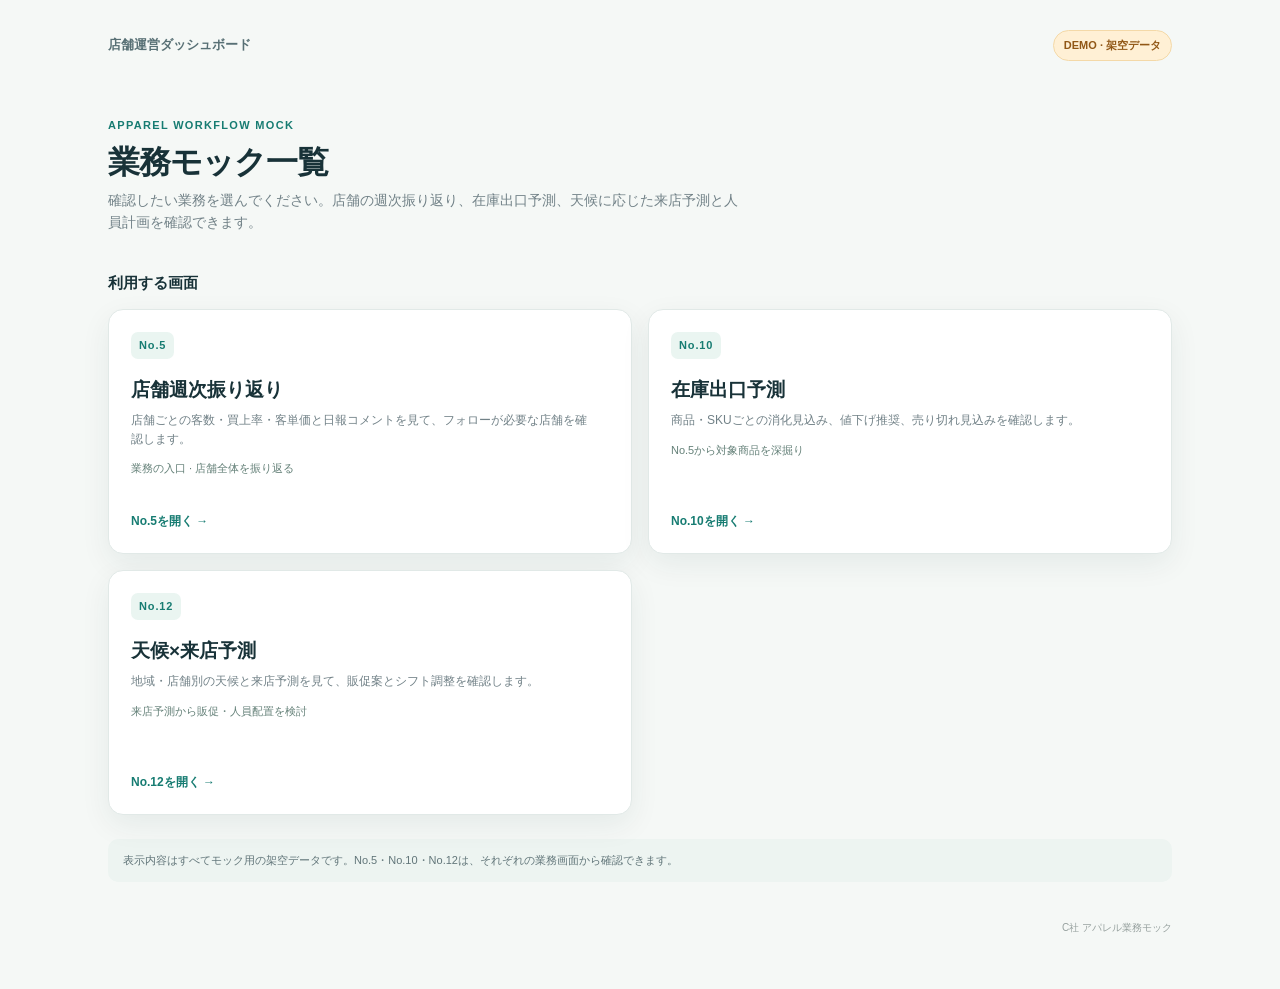
==== commit fb421569: "Add files via upload" ====
--- a/index.html
+++ b/index.html
@@ -12,14 +12,15 @@
 <body>
 <main class="app">
 <header class="topbar"><div class="brand">店舗運営ダッシュボード</div><span class="demo">DEMO · 架空データ</span></header>
-<section class="intro"><div class="eyebrow">APPAREL WORKFLOW MOCK</div><h1>業務モック一覧</h1><p>確認したい業務を選んでください。店舗の週次振り返りから、商品ごとの在庫確認へ進めます。</p></section>
+<section class="intro"><div class="eyebrow">APPAREL WORKFLOW MOCK</div><h1>業務モック一覧</h1><p>確認したい業務を選んでください。店舗の週次振り返り、在庫出口予測、天候に応じた来店予測と人員計画を確認できます。</p></section>
 <h2 class="section-title">利用する画面</h2>
 <nav class="cards" aria-label="業務モック一覧">
 <a class="card" href="./No5/index.html"><span class="number">No.5</span><h3>店舗週次振り返り</h3><p>店舗ごとの客数・買上率・客単価と日報コメントを見て、フォローが必要な店舗を確認します。</p><span class="flow">業務の入口 · 店舗全体を振り返る</span><span class="open">No.5を開く →</span></a>
 <a class="card" href="./No10/index.html"><span class="number">No.10</span><h3>在庫出口予測</h3><p>商品・SKUごとの消化見込み、値下げ推奨、売り切れ見込みを確認します。</p><span class="flow">No.5から対象商品を深掘り</span><span class="open">No.10を開く →</span></a>
+<a class="card" href="./No12/index.html"><span class="number">No.12</span><h3>天候×来店予測</h3><p>地域・店舗別の天候と来店予測を見て、販促案とシフト調整を確認します。</p><span class="flow">来店予測から販促・人員配置を検討</span><span class="open">No.12を開く →</span></a>
 </nav>
-<div class="note">表示内容はすべてモック用の架空データです。No.5で店舗を選び、詳細欄のリンクからNo.10へ進むと、対応するサンプル店舗・SKUが選択されます。</div>
+<div class="note">表示内容はすべてモック用の架空データです。No.5・No.10・No.12は、それぞれの業務画面から確認できます。</div>
 <footer class="footer">C社 アパレル業務モック</footer>
 </main>
 </body>
-</html>+</html>
